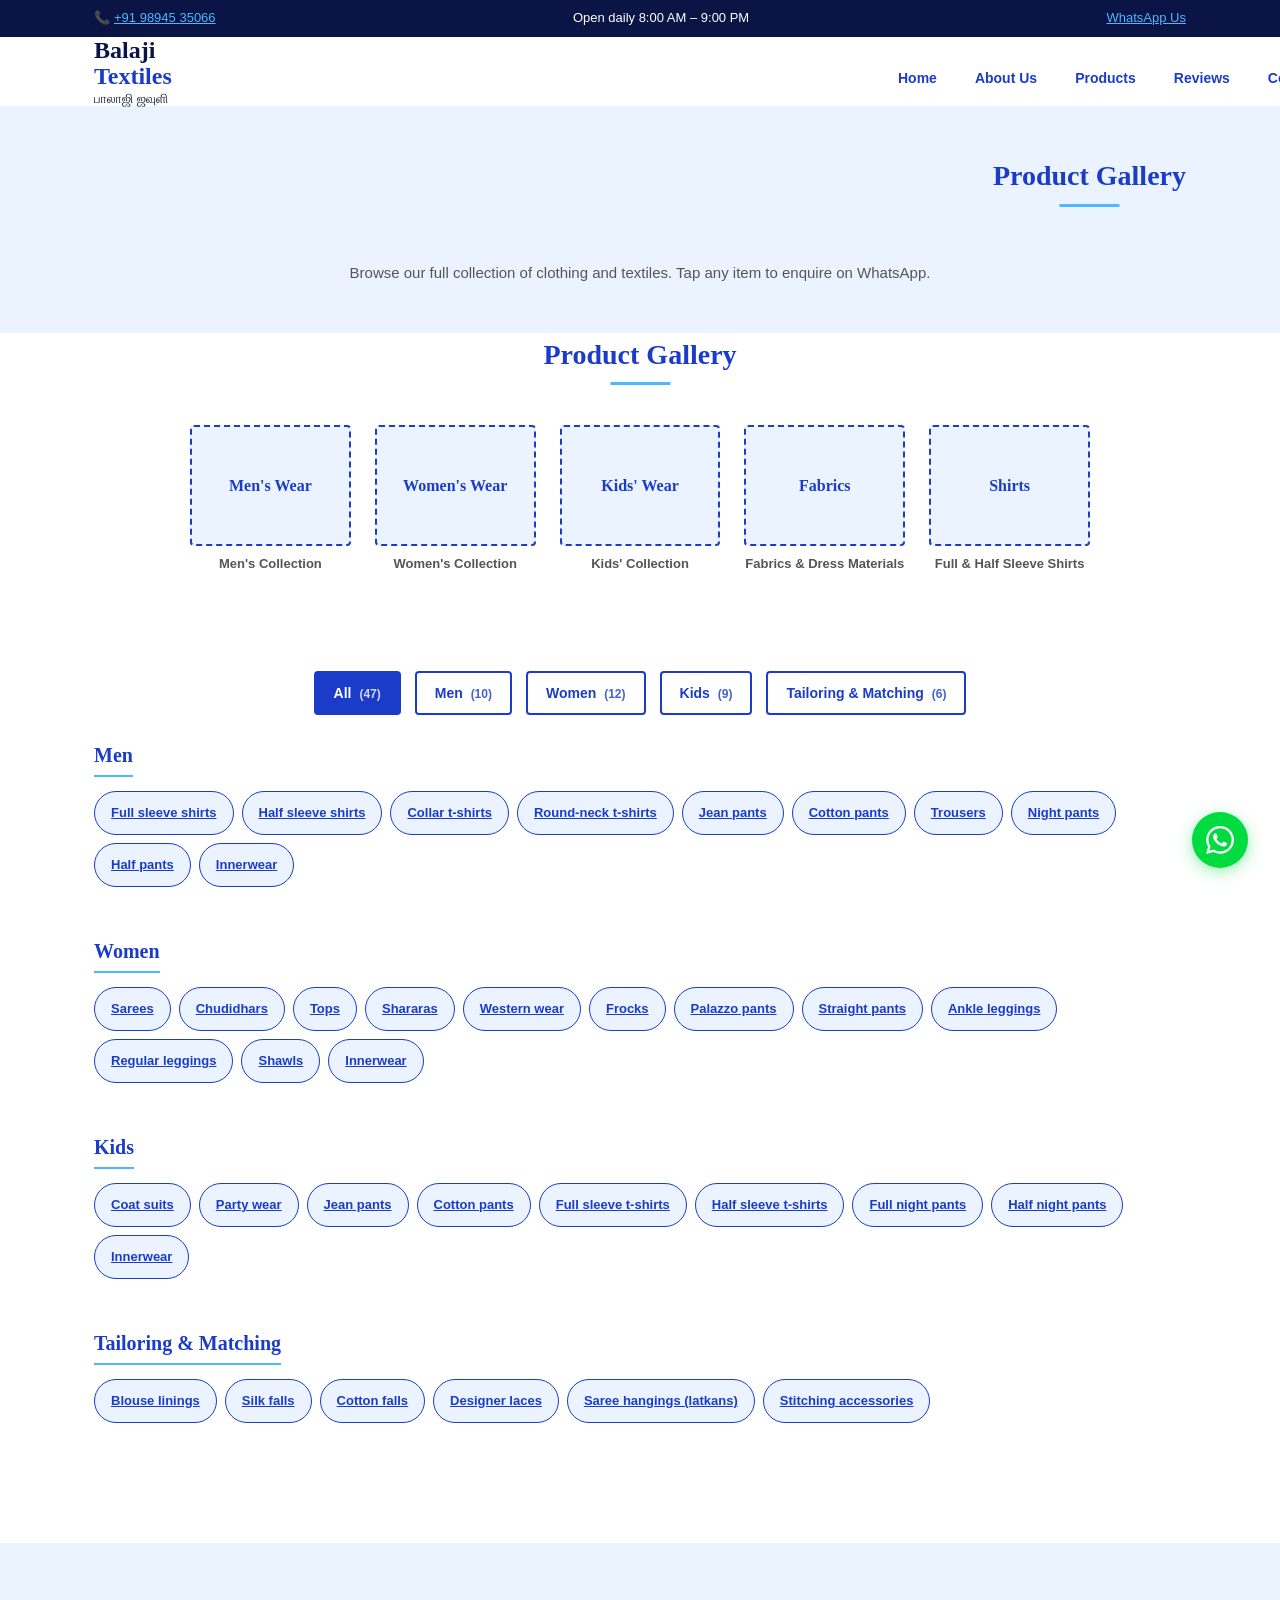
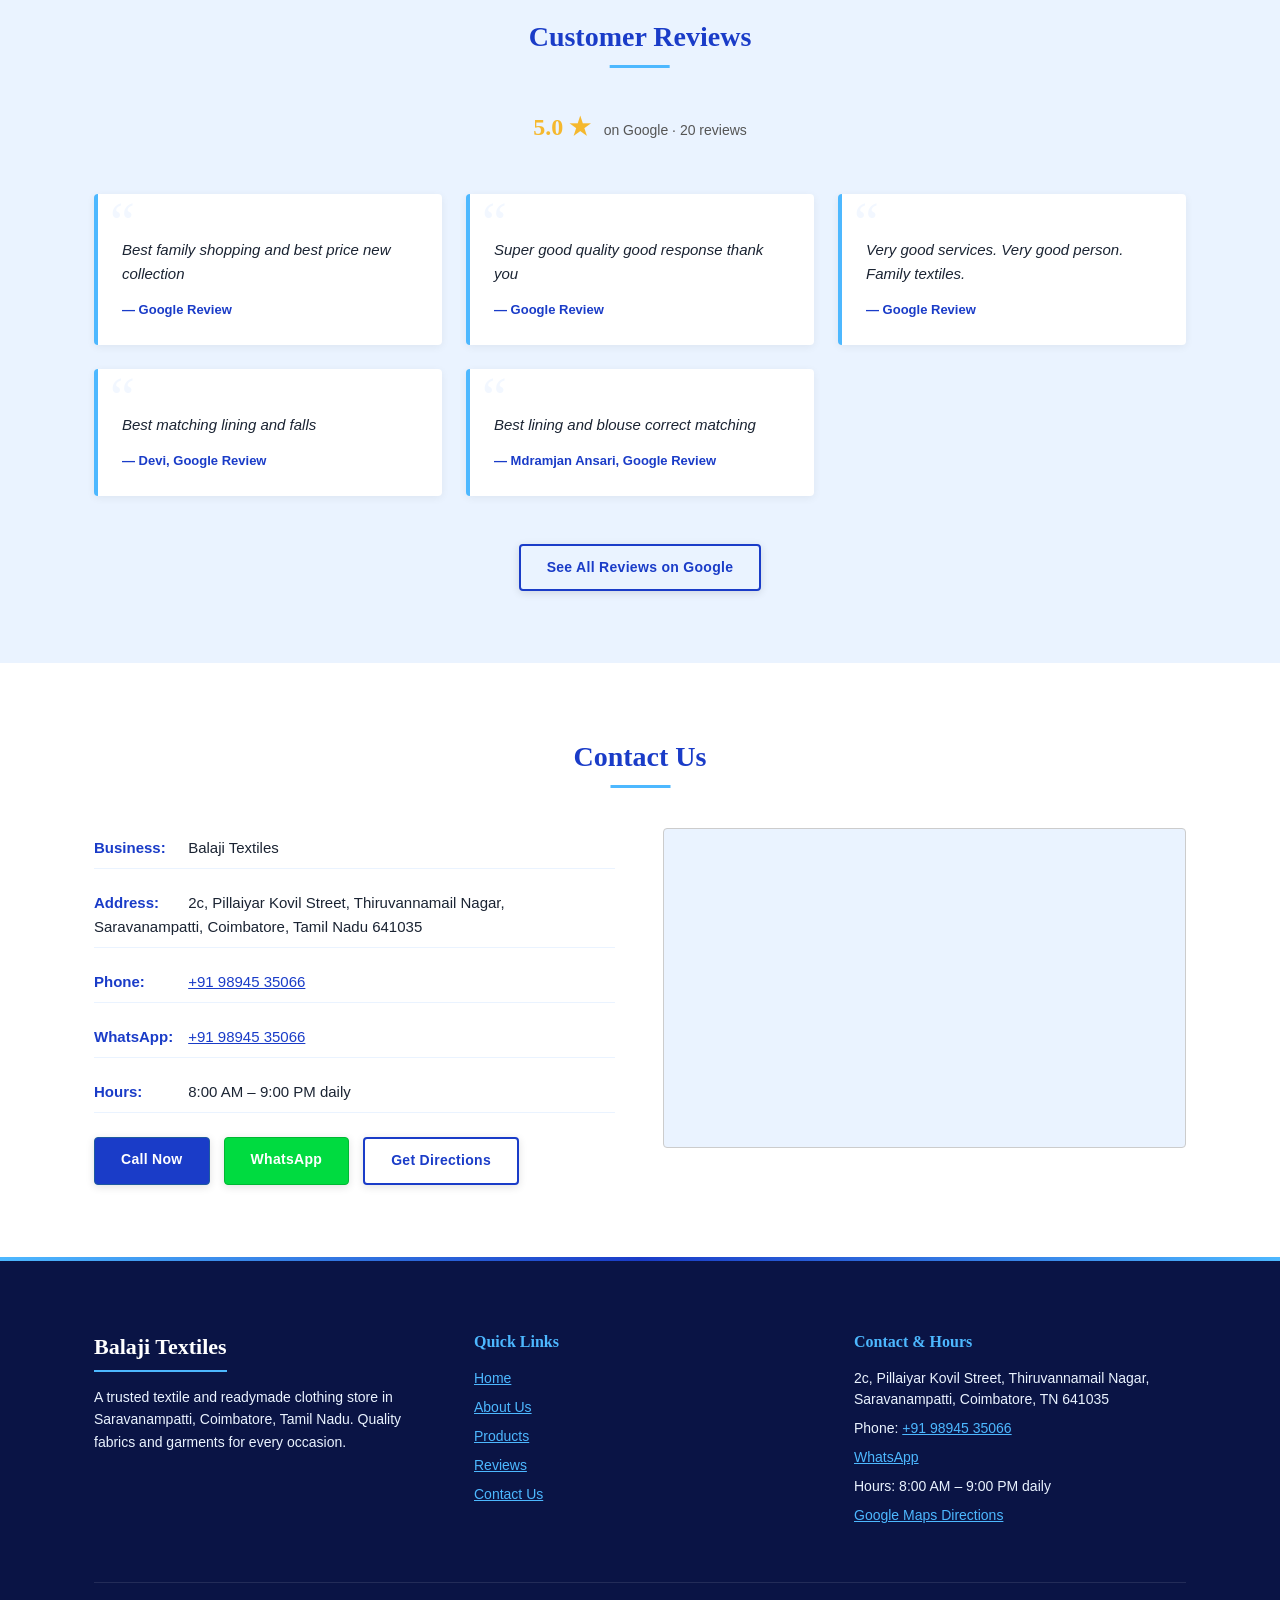
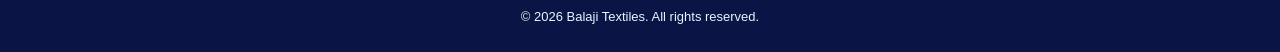
==== products.html @ 2ced46d7 "Center product preview grid and add product gallery to products page - Centered product preview grid" ====
<!DOCTYPE html>
<html lang="en">
<head>
  <meta charset="UTF-8" />
  <meta name="viewport" content="width=device-width, initial-scale=1.0" />
  <title>Product Gallery | Balaji Textiles - Saravanampatti, Coimbatore</title>
  <meta name="description" content="Browse our full product gallery at Balaji Textiles - Men's wear, Women's wear, Kids' wear, Fabrics and Dress Materials. Saravanampatti, Coimbatore." />
  <meta name="theme-color" content="#0A1445" />

  <!-- Security headers -->
  <meta http-equiv="X-Content-Type-Options" content="nosniff" />
  <meta name="referrer" content="strict-origin-when-cross-origin" />
  <meta http-equiv="Permissions-Policy" content="geolocation=(), microphone=(), camera=()" />

  <!-- Content Security Policy -->
  <meta http-equiv="Content-Security-Policy" content="default-src 'self'; script-src 'self' 'unsafe-inline'; style-src 'self' 'unsafe-inline' https://fonts.googleapis.com; img-src 'self' data: https:; font-src 'self' https://fonts.gstatic.com; connect-src 'self'; frame-src https://www.google.com; base-uri 'self'; form-action 'self';" />

  <link rel="preconnect" href="https://fonts.googleapis.com" />
  <link rel="preconnect" href="https://fonts.gstatic.com" crossorigin />
  <link href="https://fonts.googleapis.com/css2?family=Playfair+Display:ital,wght@0,400;0,600;0,700;1,400&family=Lato:wght@300;400;600;700&family=Noto+Sans+Tamil:wght@400;600;700&display=swap" rel="stylesheet" />
  <link rel="stylesheet" href="styles.css" />
  <link rel="icon" type="image/svg+xml" href="data:image/svg+xml,%3Csvg xmlns='http://www.w3.org/2000/svg' viewBox='0 0 100 100'%3E%3Crect width='100' height='100' fill='%230A1445' rx='10'/%3E%3Ctext x='50' y='60' font-family='serif' font-size='50' fill='%23FFFFFF' text-anchor='middle'%3EBT%3C/text%3E%3C/svg%3E" />
</head>
<body>

  <a class="skip-link" href="#main-content">Skip to main content</a>

  <!-- Top bar -->
  <div class="top-bar">
    <div class="container">
      <div class="top-bar-inner">
        <span class="top-bar-item">📞 <a href="tel:+919894535066">+91 98945 35066</a></span>
        <span class="top-bar-item">Open daily 8:00 AM – 9:00 PM</span>
        <span class="top-bar-item"><a href="https://wa.me/919894535066?text=Hello%20Balaji%20Textiles%2C%20I%20would%20like%20to%20know%20more%20about%20your%20collections." target="_blank" rel="noopener">WhatsApp Us</a></span>
      </div>
    </div>
  </div>

  <!-- Header -->
  <header class="site-header" id="site-header">
    <div class="header-container">
      <a href="index.html" class="logo">
        Balaji <span>Textiles</span>
        <span class="logo-tamil">பாலாஜி ஜவுளி</span>
      </a>
      <nav class="main-nav" id="main-nav" aria-label="Main navigation">
        <ul>
          <li><a href="index.html#home">Home</a></li>
          <li><a href="index.html#about">About Us</a></li>
          <li><a href="index.html#products">Products</a></li>
          <li><a href="index.html#reviews">Reviews</a></li>
          <li><a href="index.html#contact">Contact Us</a></li>
        </ul>
      </nav>
      <button class="nav-toggle" id="nav-toggle" aria-label="Toggle navigation menu" aria-expanded="false" aria-controls="main-nav"></button>
    </div>
    <div class="nav-overlay"></div>
  </header>

  <main id="main-content">

    <!-- Page Title -->
    <section class="page-title-section">
      <div class="container">
        <h1 class="section-title">Product Gallery</h1>
        <p class="page-subtitle">Browse our full collection of clothing and textiles. Tap any item to enquire on WhatsApp.</p>
      </div>
    </section>

    <!-- Product Gallery -->
    <section class="product-gallery">
      <div class="container">
        <h2 class="section-title">Product Gallery</h2>
        <div class="product-preview-grid">
          <div class="product-preview-item">
            <div class="product-preview-placeholder">
              <span>Men's Wear</span>
            </div>
            <p>Men's Collection</p>
          </div>
          <div class="product-preview-item">
            <div class="product-preview-placeholder">
              <span>Women's Wear</span>
            </div>
            <p>Women's Collection</p>
          </div>
          <div class="product-preview-item">
            <div class="product-preview-placeholder">
              <span>Kids' Wear</span>
            </div>
            <p>Kids' Collection</p>
          </div>
          <div class="product-preview-item">
            <div class="product-preview-placeholder">
              <span>Fabrics</span>
            </div>
            <p>Fabrics &amp; Dress Materials</p>
          </div>
          <div class="product-preview-item">
            <div class="product-preview-placeholder">
              <span>Shirts</span>
            </div>
            <p>Full &amp; Half Sleeve Shirts</p>
          </div>
        </div>
      </div>
    </section>

    <!-- Filter tabs -->
    <section class="products">
      <div class="container">
        <div class="product-tabs">
          <button type="button" class="tab-btn active" data-filter="all">All <span class="count">(47)</span></button>
          <button type="button" class="tab-btn" data-filter="men">Men <span class="count">(10)</span></button>
          <button type="button" class="tab-btn" data-filter="women">Women <span class="count">(12)</span></button>
          <button type="button" class="tab-btn" data-filter="kids">Kids <span class="count">(9)</span></button>
          <button type="button" class="tab-btn" data-filter="tailoring">Tailoring &amp; Matching <span class="count">(6)</span></button>
        </div>

        <!-- Men's group -->
        <div class="product-group" data-category="men">
          <h3 class="group-title">Men</h3>
          <div class="pill-grid">
            <a href="https://wa.me/919894535066?text=Hi%20Balaji%20Textiles%2C%20I%27m%20interested%20in%20Men%3A%20Full%20sleeve%20shirts.%20Is%20it%20available%3F" target="_blank" rel="noopener" class="pill" data-category="men">Full sleeve shirts</a>
            <a href="https://wa.me/919894535066?text=Hi%20Balaji%20Textiles%2C%20I%27m%20interested%20in%20Men%3A%20Half%20sleeve%20shirts.%20Is%20it%20available%3F" target="_blank" rel="noopener" class="pill" data-category="men">Half sleeve shirts</a>
            <a href="https://wa.me/919894535066?text=Hi%20Balaji%20Textiles%2C%20I%27m%20interested%20in%20Men%3A%20Collar%20t-shirts.%20Is%20it%20available%3F" target="_blank" rel="noopener" class="pill" data-category="men">Collar t-shirts</a>
            <a href="https://wa.me/919894535066?text=Hi%20Balaji%20Textiles%2C%20I%27m%20interested%20in%20Men%3A%20Round-neck%20t-shirts.%20Is%20it%20available%3F" target="_blank" rel="noopener" class="pill" data-category="men">Round-neck t-shirts</a>
            <a href="https://wa.me/919894535066?text=Hi%20Balaji%20Textiles%2C%20I%27m%20interested%20in%20Men%3A%20Jean%20pants.%20Is%20it%20available%3F" target="_blank" rel="noopener" class="pill" data-category="men">Jean pants</a>
            <a href="https://wa.me/919894535066?text=Hi%20Balaji%20Textiles%2C%20I%27m%20interested%20in%20Men%3A%20Cotton%20pants.%20Is%20it%20available%3F" target="_blank" rel="noopener" class="pill" data-category="men">Cotton pants</a>
            <a href="https://wa.me/919894535066?text=Hi%20Balaji%20Textiles%2C%20I%27m%20interested%20in%20Men%3A%20Trousers.%20Is%20it%20available%3F" target="_blank" rel="noopener" class="pill" data-category="men">Trousers</a>
            <a href="https://wa.me/919894535066?text=Hi%20Balaji%20Textiles%2C%20I%27m%20interested%20in%20Men%3A%20Night%20pants.%20Is%20it%20available%3F" target="_blank" rel="noopener" class="pill" data-category="men">Night pants</a>
            <a href="https://wa.me/919894535066?text=Hi%20Balaji%20Textiles%2C%20I%27m%20interested%20in%20Men%3A%20Half%20pants.%20Is%20it%20available%3F" target="_blank" rel="noopener" class="pill" data-category="men">Half pants</a>
            <a href="https://wa.me/919894535066?text=Hi%20Balaji%20Textiles%2C%20I%27m%20interested%20in%20Men%3A%20Innerwear.%20Is%20it%20available%3F" target="_blank" rel="noopener" class="pill" data-category="men">Innerwear</a>
          </div>
        </div>

        <!-- Women's group -->
        <div class="product-group" data-category="women">
          <h3 class="group-title">Women</h3>
          <div class="pill-grid">
            <a href="https://wa.me/919894535066?text=Hi%20Balaji%20Textiles%2C%20I%27m%20interested%20in%20Women%3A%20Sarees.%20Is%20it%20available%3F" target="_blank" rel="noopener" class="pill" data-category="women">Sarees</a>
            <a href="https://wa.me/919894535066?text=Hi%20Balaji%20Textiles%2C%20I%27m%20interested%20in%20Women%3A%20Chudidhars.%20Is%20it%20available%3F" target="_blank" rel="noopener" class="pill" data-category="women">Chudidhars</a>
            <a href="https://wa.me/919894535066?text=Hi%20Balaji%20Textiles%2C%20I%27m%20interested%20in%20Women%3A%20Tops.%20Is%20it%20available%3F" target="_blank" rel="noopener" class="pill" data-category="women">Tops</a>
            <a href="https://wa.me/919894535066?text=Hi%20Balaji%20Textiles%2C%20I%27m%20interested%20in%20Women%3A%20Shararas.%20Is%20it%20available%3F" target="_blank" rel="noopener" class="pill" data-category="women">Shararas</a>
            <a href="https://wa.me/919894535066?text=Hi%20Balaji%20Textiles%2C%20I%27m%20interested%20in%20Women%3A%20Western%20wear.%20Is%20it%20available%3F" target="_blank" rel="noopener" class="pill" data-category="women">Western wear</a>
            <a href="https://wa.me/919894535066?text=Hi%20Balaji%20Textiles%2C%20I%27m%20interested%20in%20Women%3A%20Frocks.%20Is%20it%20available%3F" target="_blank" rel="noopener" class="pill" data-category="women">Frocks</a>
            <a href="https://wa.me/919894535066?text=Hi%20Balaji%20Textiles%2C%20I%27m%20interested%20in%20Women%3A%20Palazzo%20pants.%20Is%20it%20available%3F" target="_blank" rel="noopener" class="pill" data-category="women">Palazzo pants</a>
            <a href="https://wa.me/919894535066?text=Hi%20Balaji%20Textiles%2C%20I%27m%20interested%20in%20Women%3A%20Straight%20pants.%20Is%20it%20available%3F" target="_blank" rel="noopener" class="pill" data-category="women">Straight pants</a>
            <a href="https://wa.me/919894535066?text=Hi%20Balaji%20Textiles%2C%20I%27m%20interested%20in%20Women%3A%20Ankle%20leggings.%20Is%20it%20available%3F" target="_blank" rel="noopener" class="pill" data-category="women">Ankle leggings</a>
            <a href="https://wa.me/919894535066?text=Hi%20Balaji%20Textiles%2C%20I%27m%20interested%20in%20Women%3A%20Regular%20leggings.%20Is%20it%20available%3F" target="_blank" rel="noopener" class="pill" data-category="women">Regular leggings</a>
            <a href="https://wa.me/919894535066?text=Hi%20Balaji%20Textiles%2C%20I%27m%20interested%20in%20Women%3A%20Shawls.%20Is%20it%20available%3F" target="_blank" rel="noopener" class="pill" data-category="women">Shawls</a>
            <a href="https://wa.me/919894535066?text=Hi%20Balaji%20Textiles%2C%20I%27m%20interested%20in%20Women%3A%20Innerwear.%20Is%20it%20available%3F" target="_blank" rel="noopener" class="pill" data-category="women">Innerwear</a>
          </div>
        </div>

        <!-- Kids' group -->
        <div class="product-group" data-category="kids">
          <h3 class="group-title">Kids</h3>
          <div class="pill-grid">
            <a href="https://wa.me/919894535066?text=Hi%20Balaji%20Textiles%2C%20I%27m%20interested%20in%20Kids%3A%20Coat%20suits.%20Is%20it%20available%3F" target="_blank" rel="noopener" class="pill" data-category="kids">Coat suits</a>
            <a href="https://wa.me/919894535066?text=Hi%20Balaji%20Textiles%2C%20I%27m%20interested%20in%20Kids%3A%20Party%20wear.%20Is%20it%20available%3F" target="_blank" rel="noopener" class="pill" data-category="kids">Party wear</a>
            <a href="https://wa.me/919894535066?text=Hi%20Balaji%20Textiles%2C%20I%27m%20interested%20in%20Kids%3A%20Jean%20pants.%20Is%20it%20available%3F" target="_blank" rel="noopener" class="pill" data-category="kids">Jean pants</a>
            <a href="https://wa.me/919894535066?text=Hi%20Balaji%20Textiles%2C%20I%27m%20interested%20in%20Kids%3A%20Cotton%20pants.%20Is%20it%20available%3F" target="_blank" rel="noopener" class="pill" data-category="kids">Cotton pants</a>
            <a href="https://wa.me/919894535066?text=Hi%20Balaji%20Textiles%2C%20I%27m%20interested%20in%20Kids%3A%20Full%20sleeve%20t-shirts.%20Is%20it%20available%3F" target="_blank" rel="noopener" class="pill" data-category="kids">Full sleeve t-shirts</a>
            <a href="https://wa.me/919894535066?text=Hi%20Balaji%20Textiles%2C%20I%27m%20interested%20in%20Kids%3A%20Half%20sleeve%20t-shirts.%20Is%20it%20available%3F" target="_blank" rel="noopener" class="pill" data-category="kids">Half sleeve t-shirts</a>
            <a href="https://wa.me/919894535066?text=Hi%20Balaji%20Textiles%2C%20I%27m%20interested%20in%20Kids%3A%20Full%20night%20pants.%20Is%20it%20available%3F" target="_blank" rel="noopener" class="pill" data-category="kids">Full night pants</a>
            <a href="https://wa.me/919894535066?text=Hi%20Balaji%20Textiles%2C%20I%27m%20interested%20in%20Kids%3A%20Half%20night%20pants.%20Is%20it%20available%3F" target="_blank" rel="noopener" class="pill" data-category="kids">Half night pants</a>
            <a href="https://wa.me/919894535066?text=Hi%20Balaji%20Textiles%2C%20I%27m%20interested%20in%20Kids%3A%20Innerwear.%20Is%20it%20available%3F" target="_blank" rel="noopener" class="pill" data-category="kids">Innerwear</a>
          </div>
        </div>

        <!-- Tailoring group -->
        <div class="product-group" data-category="tailoring">
          <h3 class="group-title">Tailoring &amp; Matching</h3>
          <div class="pill-grid">
            <a href="https://wa.me/919894535066?text=Hi%20Balaji%20Textiles%2C%20I%27m%20interested%20in%20Tailoring%20%26%20Matching%3A%20Blouse%20linings.%20Is%20it%20available%3F" target="_blank" rel="noopener" class="pill" data-category="tailoring">Blouse linings</a>
            <a href="https://wa.me/919894535066?text=Hi%20Balaji%20Textiles%2C%20I%27m%20interested%20in%20Tailoring%20%26%20Matching%3A%20Silk%20falls.%20Is%20it%20available%3F" target="_blank" rel="noopener" class="pill" data-category="tailoring">Silk falls</a>
            <a href="https://wa.me/919894535066?text=Hi%20Balaji%20Textiles%2C%20I%27m%20interested%20in%20Tailoring%20%26%20Matching%3A%20Cotton%20falls.%20Is%20it%20available%3F" target="_blank" rel="noopener" class="pill" data-category="tailoring">Cotton falls</a>
            <a href="https://wa.me/919894535066?text=Hi%20Balaji%20Textiles%2C%20I%27m%20interested%20in%20Tailoring%20%26%20Matching%3A%20Designer%20laces.%20Is%20it%20available%3F" target="_blank" rel="noopener" class="pill" data-category="tailoring">Designer laces</a>
            <a href="https://wa.me/919894535066?text=Hi%20Balaji%20Textiles%2C%20I%27m%20interested%20in%20Tailoring%20%26%20Matching%3A%20Saree%20hangings%20(latkans).%20Is%20it%20available%3F" target="_blank" rel="noopener" class="pill" data-category="tailoring">Saree hangings (latkans)</a>
            <a href="https://wa.me/919894535066?text=Hi%20Balaji%20Textiles%2C%20I%27m%20interested%20in%20Tailoring%20%26%20Matching%3A%20Stitching%20accessories.%20Is%20it%20available%3F" target="_blank" rel="noopener" class="pill" data-category="tailoring">Stitching accessories</a>
          </div>
        </div>
      </div>
    </section>

    <!-- Reviews -->
    <section id="reviews" class="reviews reveal">
      <div class="container">
        <h2 class="section-title">Customer Reviews</h2>
        <div class="reviews-badge">
          <span class="reviews-rating">5.0 &#9733;</span>
          <span class="reviews-count">on Google &middot; 20 reviews</span>
        </div>
        <div class="review-grid">
          <div class="review-card">
            <span class="review-quote" aria-hidden="true">&ldquo;</span>
            <p class="review-text">Best family shopping and best price new collection</p>
            <p class="review-author">&mdash; Google Review</p>
          </div>
          <div class="review-card">
            <span class="review-quote" aria-hidden="true">&ldquo;</span>
            <p class="review-text">Super good quality good response thank you</p>
            <p class="review-author">&mdash; Google Review</p>
          </div>
          <div class="review-card">
            <span class="review-quote" aria-hidden="true">&ldquo;</span>
            <p class="review-text">Very good services. Very good person. Family textiles.</p>
            <p class="review-author">&mdash; Google Review</p>
          </div>
          <div class="review-card">
            <span class="review-quote" aria-hidden="true">&ldquo;</span>
            <p class="review-text">Best matching lining and falls</p>
            <p class="review-author">&mdash; Devi, Google Review</p>
          </div>
          <div class="review-card">
            <span class="review-quote" aria-hidden="true">&ldquo;</span>
            <p class="review-text">Best lining and blouse correct matching</p>
            <p class="review-author">&mdash; Mdramjan Ansari, Google Review</p>
          </div>
        </div>
        <p class="reviews-link"><a href="https://www.google.com/maps/place/Balaji+Textiles/@11.0756263,77.0023874" target="_blank" rel="noopener" class="btn btn-outline">See All Reviews on Google</a></p>
      </div>
    </section>

    <!-- Contact Us -->
    <section id="contact" class="contact reveal">
      <div class="container">
        <h2 class="section-title">Contact Us</h2>
        <div class="contact-content">
          <div class="contact-details">
            <div class="contact-item">
              <strong>Business:</strong> Balaji Textiles
            </div>
            <div class="contact-item">
              <strong>Address:</strong> 2c, Pillaiyar Kovil Street, Thiruvannamail Nagar, Saravanampatti, Coimbatore, Tamil Nadu 641035
            </div>
            <div class="contact-item">
              <strong>Phone:</strong> <a href="tel:+919894535066">+91 98945 35066</a>
            </div>
            <div class="contact-item">
              <strong>WhatsApp:</strong> <a href="https://wa.me/919894535066?text=Hello%20Balaji%20Textiles%2C%20I%20would%20like%20to%20know%20more%20about%20your%20collections." target="_blank" rel="noopener">+91 98945 35066</a>
            </div>
            <div class="contact-item">
              <strong>Hours:</strong> 8:00 AM – 9:00 PM daily
            </div>
            <div class="contact-actions">
              <a href="tel:+919894535066" class="btn btn-primary">Call Now</a>
              <a href="https://wa.me/919894535066?text=Hello%20Balaji%20Textiles%2C%20I%20would%20like%20to%20know%20more%20about%20your%20collections." target="_blank" rel="noopener" class="btn btn-wa">WhatsApp</a>
              <a href="https://maps.app.goo.gl/wDFzEVDRk7n2RnBJ7" target="_blank" rel="noopener" class="btn btn-outline">Get Directions</a>
            </div>
          </div>
          <div class="contact-map">
            <iframe
              src="https://www.google.com/maps?q=11.0756263,77.0023874&output=embed"
              title="Balaji Textiles location on Google Maps"
              loading="lazy"
              referrerpolicy="no-referrer-when-downgrade"
            ></iframe>
          </div>
        </div>
      </div>
    </section>

  </main>

  <!-- Footer -->
  <footer class="site-footer">
    <div class="container">
      <div class="footer-grid">
        <div class="footer-col">
          <h3>Balaji Textiles</h3>
          <p class="footer-blurb">A trusted textile and readymade clothing store in Saravanampatti, Coimbatore, Tamil Nadu. Quality fabrics and garments for every occasion.</p>
        </div>
        <div class="footer-col">
          <h4>Quick Links</h4>
          <ul>
            <li><a href="#home">Home</a></li>
            <li><a href="#about">About Us</a></li>
            <li><a href="#products">Products</a></li>
            <li><a href="#reviews">Reviews</a></li>
            <li><a href="#contact">Contact Us</a></li>
          </ul>
        </div>
        <div class="footer-col">
          <h4>Contact &amp; Hours</h4>
          <ul>
            <li>2c, Pillaiyar Kovil Street, Thiruvannamail Nagar, Saravanampatti, Coimbatore, TN 641035</li>
            <li>Phone: <a href="tel:+919894535066">+91 98945 35066</a></li>
            <li><a href="https://wa.me/919894535066?text=Hello%20Balaji%20Textiles%2C%20I%20would%20like%20to%20know%20more%20about%20your%20collections." target="_blank" rel="noopener">WhatsApp</a></li>
            <li>Hours: 8:00 AM – 9:00 PM daily</li>
            <li><a href="https://maps.app.goo.gl/wDFzEVDRk7n2RnBJ7" target="_blank" rel="noopener">Google Maps Directions</a></li>
          </ul>
        </div>
      </div>
      <div class="footer-bottom">
        <p>&copy; 2026 Balaji Textiles. All rights reserved.</p>
      </div>
    </div>
  </footer>

  <!-- Floating WhatsApp (desktop) -->
  <a href="https://wa.me/919894535066?text=Hello%20Balaji%20Textiles%2C%20I%20would%20like%20to%20know%20more%20about%20your%20collections." target="_blank" rel="noopener" class="whatsapp-float" aria-label="Chat on WhatsApp">
    <svg width="28" height="28" viewBox="0 0 24 24" fill="white"><path d="M17.472 14.382c-.297-.149-1.758-.867-2.03-.967-.273-.099-.471-.148-.67.15-.197.297-.767.966-.94 1.164-.173.199-.347.223-.644.075-.297-.15-1.255-.463-2.39-1.475-.883-.788-1.48-1.761-1.653-2.059-.173-.297-.018-.458.13-.606.134-.133.298-.347.446-.52.149-.174.198-.298.298-.497.099-.198.05-.371-.025-.52-.075-.149-.669-1.612-.916-2.207-.242-.579-.487-.5-.669-.51-.173-.008-.371-.01-.57-.01-.198 0-.52.074-.792.372-.272.297-1.04 1.016-1.04 2.479 0 1.462 1.065 2.875 1.213 3.074.149.198 2.096 3.2 5.077 4.487.709.306 1.262.489 1.694.625.712.227 1.36.195 1.871.118.571-.085 1.758-.719 2.006-1.413.248-.694.248-1.289.173-1.413-.074-.124-.272-.198-.57-.347m-5.421 7.403h-.004a9.87 9.87 0 01-5.031-1.378l-.361-.214-3.741.982.998-3.648-.235-.374a9.86 9.86 0 01-1.51-5.26c.001-5.45 4.436-9.884 9.888-9.884 2.64 0 5.122 1.03 6.988 2.898a9.825 9.825 0 012.893 6.994c-.003 5.45-4.437 9.884-9.885 9.884m8.413-18.297A11.815 11.815 0 0012.05 0C5.495 0 .16 5.335.157 11.892c0 2.096.547 4.142 1.588 5.945L.057 24l6.305-1.654a11.882 11.882 0 005.683 1.448h.005c6.554 0 11.89-5.335 11.893-11.893a11.821 11.821 0 00-3.48-8.413z"/></svg>
  </a>

  <!-- Mobile sticky bar -->
  <div class="mobile-bar" id="mobile-bar">
    <a href="tel:+919894535066" class="mobile-bar-btn mobile-bar-call">Call</a>
    <a href="https://wa.me/919894535066?text=Hello%20Balaji%20Textiles%2C%20I%20would%20like%20to%20know%20more%20about%20your%20collections." target="_blank" rel="noopener" class="mobile-bar-btn mobile-bar-wa">WhatsApp</a>
  </div>

  <script src="script.js"></script>
</body>
</html>
---- styles.css ----
/* ==========================================================================
   Balaji Textiles — Blue Theme (2018–2020 style)
   Mobile-first, CSS custom properties
   ========================================================================== */

/* ---------- Custom properties ---------- */
:root {
  --navy: #0A1445;
  --blue: #1A3CC8;
  --steel: #1E5AA0;
  --sky: #4DB8FF;
  --tint: #EAF3FF;
  --text: #1B2433;
  --white: #FFFFFF;
  --accent: #F5B82E;
  --wa: #00DB40;

  --font-heading: "Playfair Display", Georgia, serif;
  --font-body: "Lato", Arial, sans-serif;
  --font-tamil: "Noto Sans Tamil", sans-serif;

  --spacing-xs: 8px;
  --spacing-sm: 14px;
  --spacing-md: 24px;
  --spacing-lg: 48px;
  --spacing-xl: 72px;

  --radius: 4px;
  --shadow-sm: 0 2px 6px rgba(0,0,0,0.08);
  --shadow-md: 0 2px 10px rgba(0,0,0,0.1);
  --shadow-lg: 0 4px 20px rgba(10,20,69,0.12);

  --header-height: 64px;
}

/* ---------- Reset ---------- */
*, *::before, *::after {
  box-sizing: border-box;
  margin: 0;
  padding: 0;
}

html {
  scroll-behavior: smooth;
}

@media (prefers-reduced-motion: reduce) {
  html { scroll-behavior: auto; }
}

body {
  font-family: var(--font-body);
  background: var(--white);
  color: var(--text);
  line-height: 1.6;
  font-size: 15px;
  min-width: 320px;
  padding-bottom: 0;
}

a { color: inherit; text-decoration: none; }
ul { list-style: none; }
img { display: block; max-width: 100%; height: auto; }

/* ---------- Skip link ---------- */
.skip-link {
  position: absolute;
  top: -100%;
  left: 0;
  background: var(--navy);
  color: var(--white);
  padding: 10px 20px;
  z-index: 10000;
  transition: top 0.3s ease;
}
.skip-link:focus { top: 0; }

/* ---------- Focus indicators ---------- */
a:focus-visible,
button:focus-visible,
.btn:focus-visible {
  outline: 2px solid var(--sky);
  outline-offset: 2px;
}

/* ---------- Container ---------- */
.container {
  max-width: 1140px;
  margin: 0 auto;
  padding: 0 var(--spacing-md);
  width: 100%;
}

/* ---------- Top bar ---------- */
.top-bar {
  background: var(--navy);
  color: var(--white);
  font-size: 13px;
  font-family: var(--font-body);
  padding: 8px 0;
}

.top-bar-inner {
  display: flex;
  flex-wrap: wrap;
  justify-content: center;
  gap: 8px 20px;
  align-items: center;
}

.top-bar-item {
  display: inline-flex;
  align-items: center;
  gap: 4px;
}

.top-bar a {
  color: var(--sky);
  text-decoration: underline;
}
.top-bar a:hover { color: var(--white); }

/* Open/Closed badge */
.status-badge {
  display: inline-flex;
  align-items: center;
  gap: 6px;
  padding: 2px 10px;
  border-radius: 999px;
  font-size: 12px;
  font-weight: 700;
  font-family: var(--font-body);
}

.status-badge.open {
  background: rgba(15,122,63,0.2);
  color: #2ECC71;
  border: 1px solid rgba(0,219,64,0.4);
}

.status-badge.closed {
  background: rgba(255,255,255,0.1);
  color: var(--tint);
  border: 1px solid rgba(255,255,255,0.2);
}

.status-dot {
  width: 8px;
  height: 8px;
  border-radius: 50%;
  background: currentColor;
}

/* ---------- Header ---------- */
.site-header {
  background: var(--white);
  position: sticky;
  top: 0;
  z-index: 100;
  transition: box-shadow 0.3s ease;
}

.site-header.scrolled {
  box-shadow: 0 2px 12px rgba(0,0,0,0.12);
}

.header-container {
  max-width: 1140px;
  margin: 0 auto;
  padding: 0 var(--spacing-md);
  display: flex;
  align-items: center;
  justify-content: space-between;
  min-height: var(--header-height);
  gap: var(--spacing-md);
}

.logo {
  font-family: var(--font-heading);
  font-size: 24px;
  font-weight: 700;
  color: var(--navy);
  line-height: 1.1;
  text-decoration: none;
  display: flex;
  flex-direction: column;
  justify-content: center;
}

.logo span {
  color: var(--blue);
}

.logo .logo-tamil {
  font-family: var(--font-tamil);
  font-size: 13px;
  color: var(--text);
  font-weight: 400;
  display: block;
  margin-top: 2px;
}

.header-contact {
  display: none;
}

/* ---------- Navigation ---------- */
.nav-toggle {
  display: inline-flex;
  align-items: center;
  justify-content: center;
  background: var(--tint);
  border: 2px solid var(--blue);
  color: var(--blue);
  padding: 10px;
  font-size: 26px;
  line-height: 1;
  cursor: pointer;
  font-family: var(--font-body);
  border-radius: var(--radius);
  transition: all 0.2s ease;
  min-width: 52px;
  min-height: 52px;
  z-index: 210;
  position: relative;
}

.nav-toggle:hover {
  border-color: var(--steel);
  background: var(--blue);
  color: var(--white);
}

.nav-toggle:focus {
  outline: 3px solid var(--sky);
}

.nav-toggle.is-open {
  border-color: var(--blue);
  background: var(--blue);
  color: var(--white);
}

.nav-toggle.is-open::before {
  content: "\00D7";
  font-size: 30px;
  line-height: 1;
  font-weight: bold;
}

.nav-toggle::before {
  content: "\2630";
  font-size: 26px;
  line-height: 1;
}

.main-nav {
  position: fixed;
  top: 0;
  right: 0;
  width: 100%;
  max-width: 300px;
  height: 100vh;
  background: var(--navy);
  transform: translateX(100%);
  transition: transform 0.35s cubic-bezier(0.25, 0.46, 0.45, 0.94);
  z-index: 200;
  box-shadow: -2px 0 12px rgba(0,0,0,0.15);
  padding-top: 16px;
}

.main-nav.is-open {
  transform: translateX(0);
}

.nav-overlay {
  position: fixed;
  inset: 0;
  background: rgba(0, 0, 0, 0.5);
  opacity: 0;
  visibility: hidden;
  transition: opacity 0.35s ease, visibility 0.35s ease;
  z-index: 150;
}

.nav-overlay.is-open {
  opacity: 1;
  visibility: visible;
}

.main-nav ul {
  list-style: none;
  display: flex;
  flex-direction: column;
  margin: 0;
  padding: var(--spacing-lg) var(--spacing-md);
  height: 100vh;
  overflow-y: auto;
}

.main-nav li {
  border-bottom: 1px solid rgba(255,255,255,0.1);
}

.main-nav li:last-child {
  border-bottom: none;
}

.main-nav a {
  display: flex;
  align-items: center;
  color: var(--white);
  text-decoration: none;
  padding: 14px 0;
  font-size: 16px;
  font-weight: 700;
  font-family: var(--font-body);
  min-height: 48px;
  transition: background 0.2s ease;
}

.main-nav a:hover,
.main-nav a:focus {
  background: var(--steel);
}

.main-nav a.active {
  background: var(--steel);
  color: var(--sky);
  border-left: 4px solid var(--sky);
}

/* ---------- Section title ---------- */
.section-title {
  font-family: var(--font-heading);
  font-size: 24px;
  color: var(--blue);
  text-align: center;
  margin-bottom: var(--spacing-lg);
  position: relative;
  display: inline-block;
  left: 50%;
  transform: translateX(-50%);
}

section {
  scroll-margin-top: 70px;
}

.section-title::after {
  content: "";
  position: absolute;
  bottom: -8px;
  left: 50%;
  transform: translateX(-50%);
  width: 60px;
  height: 3px;
  background: var(--sky);
}

/* ---------- Hero ---------- */
.hero {
  position: relative;
  min-height: 360px;
  display: flex;
  align-items: center;
  justify-content: center;
  overflow: hidden;
  background: var(--navy);
}

.hero-img {
  position: absolute;
  inset: 0;
  width: 100%;
  height: 100%;
  object-fit: cover;
  z-index: 0;
  opacity: 0.4;
  filter: blur(1px);
}

.hero-overlay {
  position: absolute;
  inset: 0;
  background: linear-gradient(to bottom, rgba(10,20,69,0.7) 0%, rgba(26,60,200,0.75) 50%, rgba(10,20,69,0.9) 100%);
  z-index: 1;
}

.hero::after {
  content: "";
  position: absolute;
  inset: 0;
  background: radial-gradient(ellipse at center, transparent 30%, rgba(0,0,0,0.35) 100%);
  z-index: 1;
  pointer-events: none;
}

.hero-content {
  position: relative;
  z-index: 2;
  text-align: center;
  color: var(--white);
  padding: var(--spacing-xl) var(--spacing-md);
  max-width: 720px;
  animation: heroFadeIn 0.8s ease-out;
}

@keyframes heroFadeIn {
  from { opacity: 0; transform: translateY(20px); }
  to { opacity: 1; transform: translateY(0); }
}

@media (prefers-reduced-motion: reduce) {
  .hero-content { animation: none; }
  html { scroll-behavior: auto; }
  .hero-img, .product-card, .gallery-item img, .reveal {
    transition: none; transform: none; opacity: 1;
  }
}

.hero-tagline {
  font-family: var(--font-tamil);
  font-size: 18px;
  color: var(--sky);
  margin-bottom: var(--spacing-sm);
  letter-spacing: 1px;
  text-shadow: 0 1px 4px rgba(0,0,0,0.4);
}

.hero h1 {
  font-family: var(--font-heading);
  font-size: 30px;
  color: var(--white);
  margin-bottom: var(--spacing-sm);
  line-height: 1.15;
  text-shadow: 0 2px 12px rgba(0,0,0,0.6), 0 1px 3px rgba(0,0,0,0.4);
}

.hero-intro {
  font-size: 17px;
  color: var(--tint);
  margin-bottom: var(--spacing-lg);
  line-height: 1.6;
  text-shadow: 0 1px 6px rgba(0,0,0,0.5), 0 1px 2px rgba(0,0,0,0.3);
}

.hero-buttons {
  display: flex;
  flex-wrap: wrap;
  gap: var(--spacing-sm);
  justify-content: center;
}

/* ---------- Buttons ---------- */
.btn {
  display: inline-block;
  padding: 12px 26px;
  border-radius: var(--radius);
  font-weight: 700;
  font-size: 14px;
  font-family: var(--font-body);
  text-decoration: none;
  text-align: center;
  cursor: pointer;
  transition: background 0.25s ease, color 0.25s ease, transform 0.2s ease, box-shadow 0.25s ease, border-color 0.25s ease;
  box-shadow: 0 2px 8px rgba(0,0,0,0.12);
  min-height: 44px;
  line-height: 1.4;
  letter-spacing: 0.3px;
}

.btn:hover {
  transform: translateY(-2px);
  box-shadow: 0 4px 12px rgba(0,0,0,0.18);
}

.btn-primary {
  background: var(--blue);
  color: var(--white);
  border: 1px solid var(--steel);
}

.btn-primary:hover,
.btn-primary:focus {
  background: var(--steel);
}

.btn-outline {
  background: transparent;
  color: var(--blue);
  border: 2px solid var(--blue);
}

.btn-outline:hover,
.btn-outline:focus {
  background: var(--blue);
  color: var(--white);
}

.hero-buttons .btn-outline {
  color: var(--white) !important;
  border-color: var(--white) !important;
  background: transparent !important;
}

.hero-buttons .btn-outline:hover,
.hero-buttons .btn-outline:focus {
  background: var(--white);
  color: var(--blue);
}

.btn-wa {
  background: var(--wa);
  color: var(--white);
  border: 1px solid #00B833;
}

.btn-wa:hover,
.btn-wa:focus {
  background: #00B833;
}

/* ---------- Why Choose Us ---------- */
.why-choose {
  background: var(--white);
  padding: var(--spacing-xl) 0;
}

.why-grid {
  display: grid;
  grid-template-columns: 1fr;
  gap: var(--spacing-md);
  margin-top: var(--spacing-md);
}

.why-item {
  text-align: center;
  padding: var(--spacing-md);
  background: var(--white);
  border-radius: var(--radius);
  box-shadow: var(--shadow-sm);
  transition: transform 0.25s ease, box-shadow 0.25s ease;
}

.why-item:hover {
  transform: translateY(-3px);
  box-shadow: var(--shadow-md);
}

.why-icon {
  width: 60px;
  height: 60px;
  margin: 0 auto var(--spacing-sm);
  display: flex;
  align-items: center;
  justify-content: center;
  background: var(--tint);
  border-radius: 50%;
  color: var(--blue);
  border: 2px solid var(--blue);
  transition: background 0.25s ease, transform 0.25s ease;
}

.why-item:hover .why-icon {
  background: var(--blue);
  color: var(--white);
  transform: scale(1.08);
}

.why-item h3 {
  font-family: var(--font-heading);
  font-size: 18px;
  color: var(--blue);
  margin-bottom: var(--spacing-xs);
}

.why-item p {
  font-size: 14px;
  color: var(--text-muted, #555555);
}

/* ---------- About ---------- */
.about {
  padding: var(--spacing-xl) 0;
  background: var(--tint);
}

.about-content {
  display: flex;
  flex-direction: column;
  gap: var(--spacing-md);
}

.about-img {
  position: relative;
}

.about-img img {
  width: 100%;
  height: auto;
  max-height: 400px;
  object-fit: cover;
  border: 1px solid var(--color-border, #CCCCCC);
}

.about-img::after {
  content: "";
  position: absolute;
  top: 8px;
  left: 8px;
  right: -8px;
  bottom: -8px;
  border: 2px solid var(--sky);
  z-index: -1;
  pointer-events: none;
}

.about-text p {
  font-size: 15px;
  color: var(--text);
  margin-bottom: var(--spacing-sm);
  line-height: 1.7;
}

/* ---------- Products ---------- */
.products {
  padding: var(--spacing-xl) 0;
  background: var(--white);
}

.product-tabs {
  display: flex;
  flex-wrap: wrap;
  gap: var(--spacing-xs);
  justify-content: center;
  margin-bottom: var(--spacing-md);
}

.tab-btn {
  padding: 10px 18px;
  border: 2px solid var(--blue);
  background: var(--white);
  color: var(--blue);
  font-family: var(--font-body);
  font-size: 14px;
  font-weight: 700;
  border-radius: var(--radius);
  cursor: pointer;
  transition: background 0.2s ease, color 0.2s ease;
  min-height: 44px;
}

.tab-btn:hover {
  background: var(--tint);
}

.tab-btn.active {
  background: var(--blue);
  color: var(--white);
}

.tab-btn .count {
  font-size: 12px;
  opacity: 0.8;
  margin-left: 4px;
}

.products-hint {
  text-align: center;
  font-size: 14px;
  color: var(--text-muted, #555555);
  margin-bottom: var(--spacing-md);
  font-style: italic;
}

/* ---------- Product preview grid ---------- */
.product-preview-grid {
  display: grid;
  grid-template-columns: repeat(2, 1fr);
  gap: var(--spacing-md);
  margin-bottom: var(--spacing-md);
  max-width: 900px;
  margin-left: auto;
  margin-right: auto;
}

.product-preview-item {
  text-align: center;
}

.product-preview-placeholder {
  aspect-ratio: 4 / 3;
  background: var(--tint);
  border: 2px dashed var(--blue);
  border-radius: var(--radius);
  display: flex;
  align-items: center;
  justify-content: center;
  margin-bottom: var(--spacing-xs);
  transition: background 0.2s ease, border-color 0.2s ease;
}

.product-preview-placeholder span {
  font-family: var(--font-heading);
  font-size: 16px;
  color: var(--blue);
  font-weight: 700;
}

.product-preview-item:hover .product-preview-placeholder {
  background: var(--blue);
  border-color: var(--blue);
}

.product-preview-item:hover .product-preview-placeholder span {
  color: var(--white);
}

.product-preview-item p {
  font-size: 13px;
  color: var(--text-muted, #555555);
  font-weight: 600;
}

.product-more {
  text-align: center;
  margin-top: var(--spacing-md);
  margin-bottom: var(--spacing-lg);
}

.page-title-section {
  padding: var(--spacing-lg) 0;
  background: var(--tint);
  text-align: center;
}

.page-subtitle {
  font-size: 15px;
  color: var(--text-muted, #555555);
  margin-top: var(--spacing-sm);
  max-width: 600px;
  margin-left: auto;
  margin-right: auto;
}

.product-group {
  margin-bottom: var(--spacing-lg);
}

.group-title {
  font-family: var(--font-heading);
  font-size: 20px;
  color: var(--blue);
  margin-bottom: var(--spacing-sm);
  border-bottom: 2px solid var(--sky);
  padding-bottom: 4px;
  display: inline-block;
}

.pill-grid {
  display: flex;
  flex-wrap: wrap;
  gap: var(--spacing-xs);
}

.pill {
  display: inline-block;
  padding: 8px 16px;
  background: var(--tint);
  border: 1px solid var(--blue);
  border-radius: 999px;
  font-size: 13px;
  color: var(--blue);
  font-weight: 600;
  text-decoration: none;
  transition: background 0.2s ease, color 0.2s ease, transform 0.15s ease;
  min-height: 44px;
  line-height: 1.4;
  display: inline-flex;
  align-items: center;
}

.pill:hover {
  background: var(--blue);
  color: var(--white);
  transform: translateY(-1px);
}

/* ---------- Shade Matching ---------- */
.shade-match {
  padding: var(--spacing-xl) 0;
  background: var(--tint);
}

.shade-steps {
  display: grid;
  grid-template-columns: 1fr;
  gap: var(--spacing-md);
  margin: var(--spacing-md) 0;
}

.shade-step {
  display: flex;
  gap: var(--spacing-sm);
  align-items: flex-start;
}

.step-num {
  width: 36px;
  height: 36px;
  background: var(--blue);
  color: var(--white);
  border-radius: 50%;
  display: flex;
  align-items: center;
  justify-content: center;
  font-weight: 700;
  font-size: 16px;
  flex-shrink: 0;
}

.step-text {
  font-size: 15px;
  color: var(--text);
  line-height: 1.6;
}

.shade-match .btn-wa {
  margin-top: var(--spacing-md);
}

/* ---------- Gallery ---------- */
.gallery {
  padding: var(--spacing-xl) 0;
  background: var(--white);
}

.gallery-grid {
  display: grid;
  grid-template-columns: repeat(auto-fill, minmax(220px, 1fr));
  gap: var(--spacing-sm);
}

.gallery-item {
  position: relative;
  aspect-ratio: 4 / 3;
  overflow: hidden;
  background: var(--tint);
  cursor: pointer;
  border-radius: var(--radius);
}

.gallery-item img {
  width: 100%;
  height: 100%;
  object-fit: cover;
  border: none;
  transition: transform 0.3s ease;
}

.gallery-item:hover img {
  transform: scale(1.05);
}

.gallery-overlay {
  position: absolute;
  inset: 0;
  background: rgba(10,20,69,0.6);
  display: flex;
  align-items: center;
  justify-content: center;
  color: var(--white);
  opacity: 0;
  transition: opacity 0.3s ease;
}

.gallery-item:hover .gallery-overlay {
  opacity: 1;
}

.gallery-overlay svg {
  width: 32px;
  height: 32px;
  stroke: var(--white);
  stroke-width: 2;
  fill: none;
  transform: scale(0.8);
  transition: transform 0.3s ease;
}

.gallery-item:hover .gallery-overlay svg {
  transform: scale(1);
}

/* ---------- Reviews ---------- */
.reviews {
  padding: var(--spacing-xl) 0;
  background: var(--tint);
}

.reviews-badge {
  text-align: center;
  margin-bottom: var(--spacing-lg);
}

.reviews-rating {
  font-family: var(--font-heading);
  font-size: 24px;
  color: var(--accent);
  font-weight: 700;
}

.reviews-count {
  font-size: 14px;
  color: var(--text-muted, #555555);
  margin-left: var(--spacing-xs);
}

.review-grid {
  display: grid;
  grid-template-columns: 1fr;
  gap: var(--spacing-md);
}

.review-card {
  background: var(--white);
  border-left: 4px solid var(--sky);
  box-shadow: 0 2px 8px rgba(0,0,0,0.06);
  padding: var(--spacing-md);
  position: relative;
  border-radius: var(--radius);
  transition: transform 0.25s ease, box-shadow 0.25s ease;
}

.review-card:hover {
  transform: translateY(-3px);
  box-shadow: 0 4px 16px rgba(0,0,0,0.1);
}

.review-quote {
  font-family: var(--font-heading);
  font-size: 56px;
  color: var(--tint);
  position: absolute;
  top: 0;
  left: 12px;
  line-height: 1;
  opacity: 0.6;
}

.review-text {
  font-size: 15px;
  color: var(--text);
  font-style: italic;
  margin-bottom: var(--spacing-sm);
  padding-top: 20px;
  line-height: 1.6;
}

.review-author {
  font-size: 13px;
  color: var(--blue);
  font-weight: 700;
  font-family: var(--font-body);
}

.reviews-link {
  text-align: center;
  margin-top: var(--spacing-lg);
}

/* ---------- Contact ---------- */
.contact {
  padding: var(--spacing-xl) 0;
  background: var(--white);
}

.contact-content {
  display: flex;
  flex-direction: column;
  gap: var(--spacing-lg);
}

.contact-details {
  font-size: 15px;
  color: var(--text);
}

.contact-item {
  margin-bottom: var(--spacing-sm);
  line-height: 1.6;
  padding: var(--spacing-xs) 0;
  border-bottom: 1px solid var(--tint);
}

.contact-item:last-child {
  border-bottom: none;
}

.contact-item strong {
  color: var(--blue);
  display: inline-block;
  min-width: 90px;
}

.contact-item a {
  color: var(--blue);
  text-decoration: underline;
}

.contact-item a:hover {
  text-decoration: none;
}

.contact-actions {
  display: flex;
  flex-wrap: wrap;
  gap: var(--spacing-sm);
  margin-top: var(--spacing-md);
}

.contact-map {
  border: 1px solid var(--color-border, #CCCCCC);
  border-radius: var(--radius);
  overflow: hidden;
  min-height: 280px;
  height: 320px;
  background: var(--tint);
}

.contact-map iframe {
  width: 100%;
  height: 100%;
  border: 0;
  display: block;
}

/* ---------- Footer ---------- */
.site-footer {
  background: var(--navy);
  color: var(--white);
  padding: var(--spacing-xl) 0 var(--spacing-md);
  position: relative;
}

.site-footer::before {
  content: "";
  position: absolute;
  top: 0;
  left: 0;
  right: 0;
  height: 4px;
  background: linear-gradient(to right, var(--sky), var(--blue), var(--sky));
}

.footer-grid {
  display: grid;
  grid-template-columns: 1fr;
  gap: var(--spacing-lg);
  margin-bottom: var(--spacing-lg);
}

.footer-col h3 {
  font-family: var(--font-heading);
  font-size: 22px;
  color: var(--white);
  margin-bottom: var(--spacing-sm);
  border-bottom: 2px solid var(--sky);
  padding-bottom: 6px;
  display: inline-block;
}

.footer-col h4 {
  font-family: var(--font-heading);
  font-size: 16px;
  color: var(--sky);
  margin-bottom: var(--spacing-sm);
}

.footer-blurb {
  font-size: 14px;
  color: var(--tint);
  line-height: 1.6;
}

.footer-col ul {
  list-style: none;
  padding: 0;
}

.footer-col li {
  font-size: 14px;
  color: var(--tint);
  margin-bottom: var(--spacing-xs);
  line-height: 1.5;
}

.footer-col a {
  color: var(--sky);
  text-decoration: underline;
}

.footer-col a:hover {
  color: var(--white);
  text-decoration: none;
}

.footer-bottom {
  border-top: 1px solid rgba(255,255,255,0.1);
  padding-top: var(--spacing-md);
  text-align: center;
  font-size: 13px;
  color: var(--tint);
}

/* ---------- Floating WhatsApp ---------- */
.whatsapp-float {
  position: fixed;
  bottom: 24px;
  right: 24px;
  width: 56px;
  height: 56px;
  z-index: 99;
  background: var(--wa);
  border-radius: 50%;
  display: flex;
  align-items: center;
  justify-content: center;
  box-shadow: 0 4px 16px rgba(0,219,64,0.4);
  transition: transform 0.2s ease, box-shadow 0.2s ease;
}

.whatsapp-float:hover {
  transform: scale(1.08);
  box-shadow: 0 6px 20px rgba(0,219,64,0.5);
}

.whatsapp-float svg {
  width: 28px;
  height: 28px;
  fill: var(--white);
}

/* ---------- Mobile sticky bar ---------- */
.mobile-bar {
  display: none;
}

/* ---------- Scroll reveal ---------- */
.reveal {
  opacity: 0;
  transform: translateY(20px);
  transition: opacity 0.5s ease, transform 0.5s ease;
}

.reveal.visible {
  opacity: 1;
  transform: translateY(0);
}

/* ---------- Link distinguishability ---------- */
.contact-item a,
footer a,
.product-enquiry,
.pill {
  text-decoration: underline;
}

.contact-item a:hover,
footer a:hover,
.product-enquiry:hover,
.pill:hover {
  text-decoration: none;
}

/* ---------- Tablet & Desktop (768px+) ---------- */
@media (min-width: 768px) {
  body {
    font-size: 16px;
  }

  .top-bar-inner {
    justify-content: space-between;
  }

  .header-container {
    flex-wrap: nowrap;
  }

  .nav-toggle {
    display: none;
  }

  .nav-overlay {
    display: none !important;
  }

  .main-nav {
    position: static;
    width: auto;
    height: auto;
    background: transparent;
    transform: none;
    box-shadow: none;
    overflow-y: visible;
    z-index: auto;
  }

  .main-nav.is-open {
    transform: none;
  }

  .main-nav ul {
    flex-direction: row;
    align-items: center;
    margin: 0;
    padding: 0;
    height: auto;
    overflow-y: visible;
    gap: var(--spacing-sm);
  }

  .main-nav li {
    border: none;
    padding: 0;
    margin: 0;
    flex: none;
  }

  .main-nav a {
    padding: 10px 12px;
    font-size: 14px;
    color: var(--blue);
    min-height: auto;
    border-bottom: 3px solid transparent;
    transition: background 0.2s ease, color 0.2s ease, border-color 0.2s ease;
    white-space: nowrap;
  }

  .main-nav a:hover,
  .main-nav a:focus {
    background: var(--tint);
    color: var(--steel);
  }

  .main-nav a.active {
    background: var(--tint);
    color: var(--blue);
    border-bottom: 3px solid var(--sky);
  }

  .hero {
    min-height: 480px;
  }

  .hero h1 {
    font-size: 36px;
  }

  .hero-intro {
    font-size: 18px;
  }

  .section-title {
    font-size: 28px;
  }

  .why-grid {
    grid-template-columns: repeat(2, 1fr);
  }

  .about-content {
    flex-direction: row;
    align-items: flex-start;
  }

  .about-img {
    flex: 0 0 320px;
  }

  .product-tabs {
    gap: var(--spacing-sm);
  }

  .tab-btn {
    font-size: 14px;
    padding: 10px 18px;
  }

  .product-preview-grid {
    grid-template-columns: repeat(4, 1fr);
  }

  .shade-steps {
    grid-template-columns: repeat(3, 1fr);
  }

  .product-grid {
    grid-template-columns: repeat(2, 1fr);
  }

  .review-grid {
    grid-template-columns: repeat(2, 1fr);
  }

  .contact-content {
    flex-direction: row;
  }

  .contact-details {
    flex: 1;
  }

  .contact-map {
    flex: 1;
    min-width: 0;
  }

  .footer-grid {
    grid-template-columns: repeat(3, 1fr);
  }

  .whatsapp-float {
    display: flex;
    right: 24px;
  }

  .mobile-bar {
    display: none;
  }

  body {
    padding-bottom: 0;
  }
}

/* ---------- Desktop (1024px+) ---------- */
@media (min-width: 1024px) {
  .hero {
    min-height: 520px;
  }

  .hero h1 {
    font-size: 42px;
  }

  .why-grid {
    grid-template-columns: repeat(4, 1fr);
  }

  .product-grid {
    grid-template-columns: repeat(4, 1fr);
  }

  .review-grid {
    grid-template-columns: repeat(3, 1fr);
  }

  .product-preview-grid {
    grid-template-columns: repeat(5, 1fr);
  }

  .gallery-grid {
    grid-template-columns: repeat(auto-fill, minmax(260px, 1fr));
  }

  .whatsapp-float {
    bottom: 32px;
    right: 32px;
  }
}

/* ---------- Mobile (up to 767px) ---------- */
@media (max-width: 767px) {
  .mobile-bar {
    display: flex;
    position: fixed;
    bottom: 0;
    left: 0;
    right: 0;
    z-index: 98;
    background: var(--white);
    border-top: 1px solid var(--color-border, #CCCCCC);
    box-shadow: 0 -2px 10px rgba(0,0,0,0.08);
  }

  .mobile-bar-btn {
    flex: 1;
    text-align: center;
    padding: 12px 8px;
    font-size: 14px;
    font-weight: 700;
    font-family: var(--font-body);
    min-height: 44px;
    display: flex;
    align-items: center;
    justify-content: center;
  }

  .mobile-bar-call {
    background: var(--navy);
    color: var(--white);
  }

  .mobile-bar-wa {
    background: var(--wa);
    color: var(--white);
  }

  .whatsapp-float {
    display: none;
  }

  body {
    padding-bottom: 48px;
  }
}

/* ---------- Reduced motion ---------- */
@media (prefers-reduced-motion: reduce) {
  html {
    scroll-behavior: auto;
  }
  .hero-img,
  .product-card,
  .gallery-item img,
  .reveal {
    transition: none;
    transform: none;
    opacity: 1;
  }
  .hero-content {
    animation: none;
  }
}

/* ---------- Print ---------- */
@media print {
  .top-bar, .nav-toggle, .whatsapp-float, .mobile-bar {
    display: none !important;
  }
  .site-header {
    position: static;
  }
}
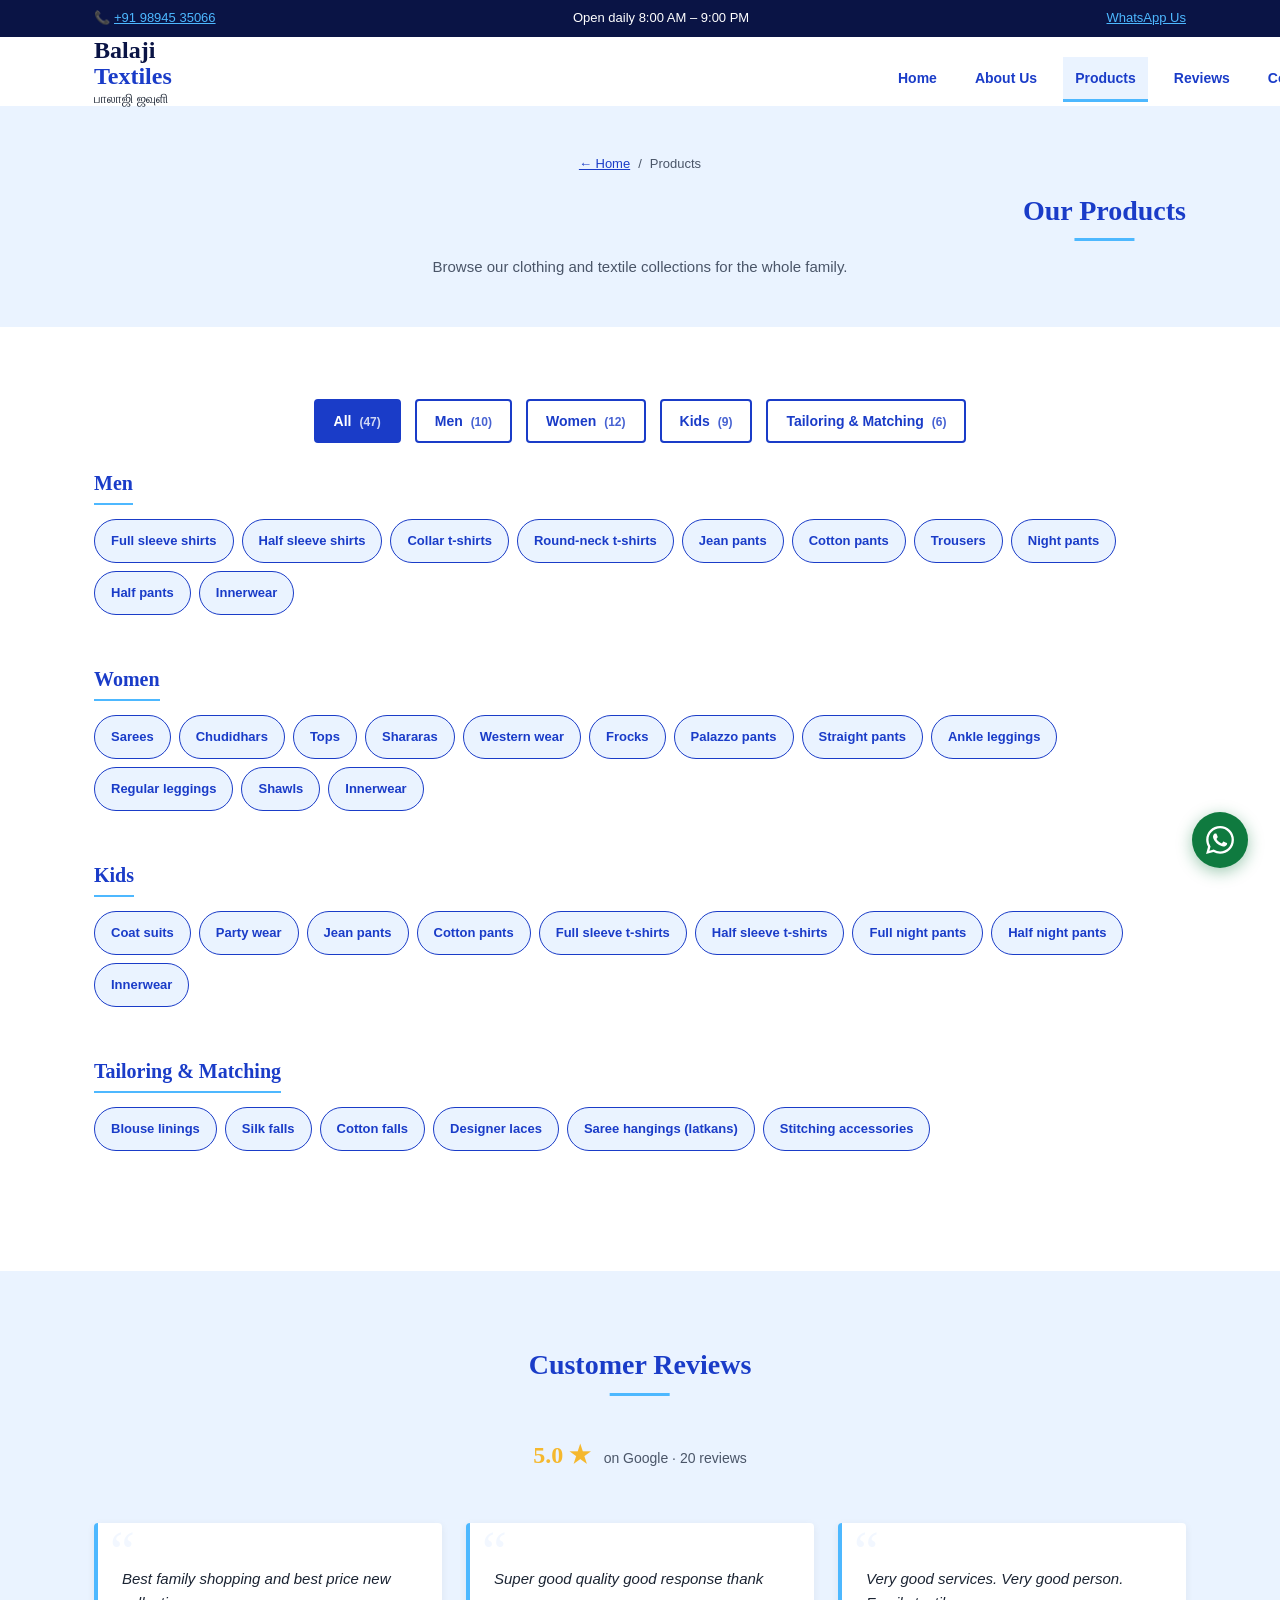
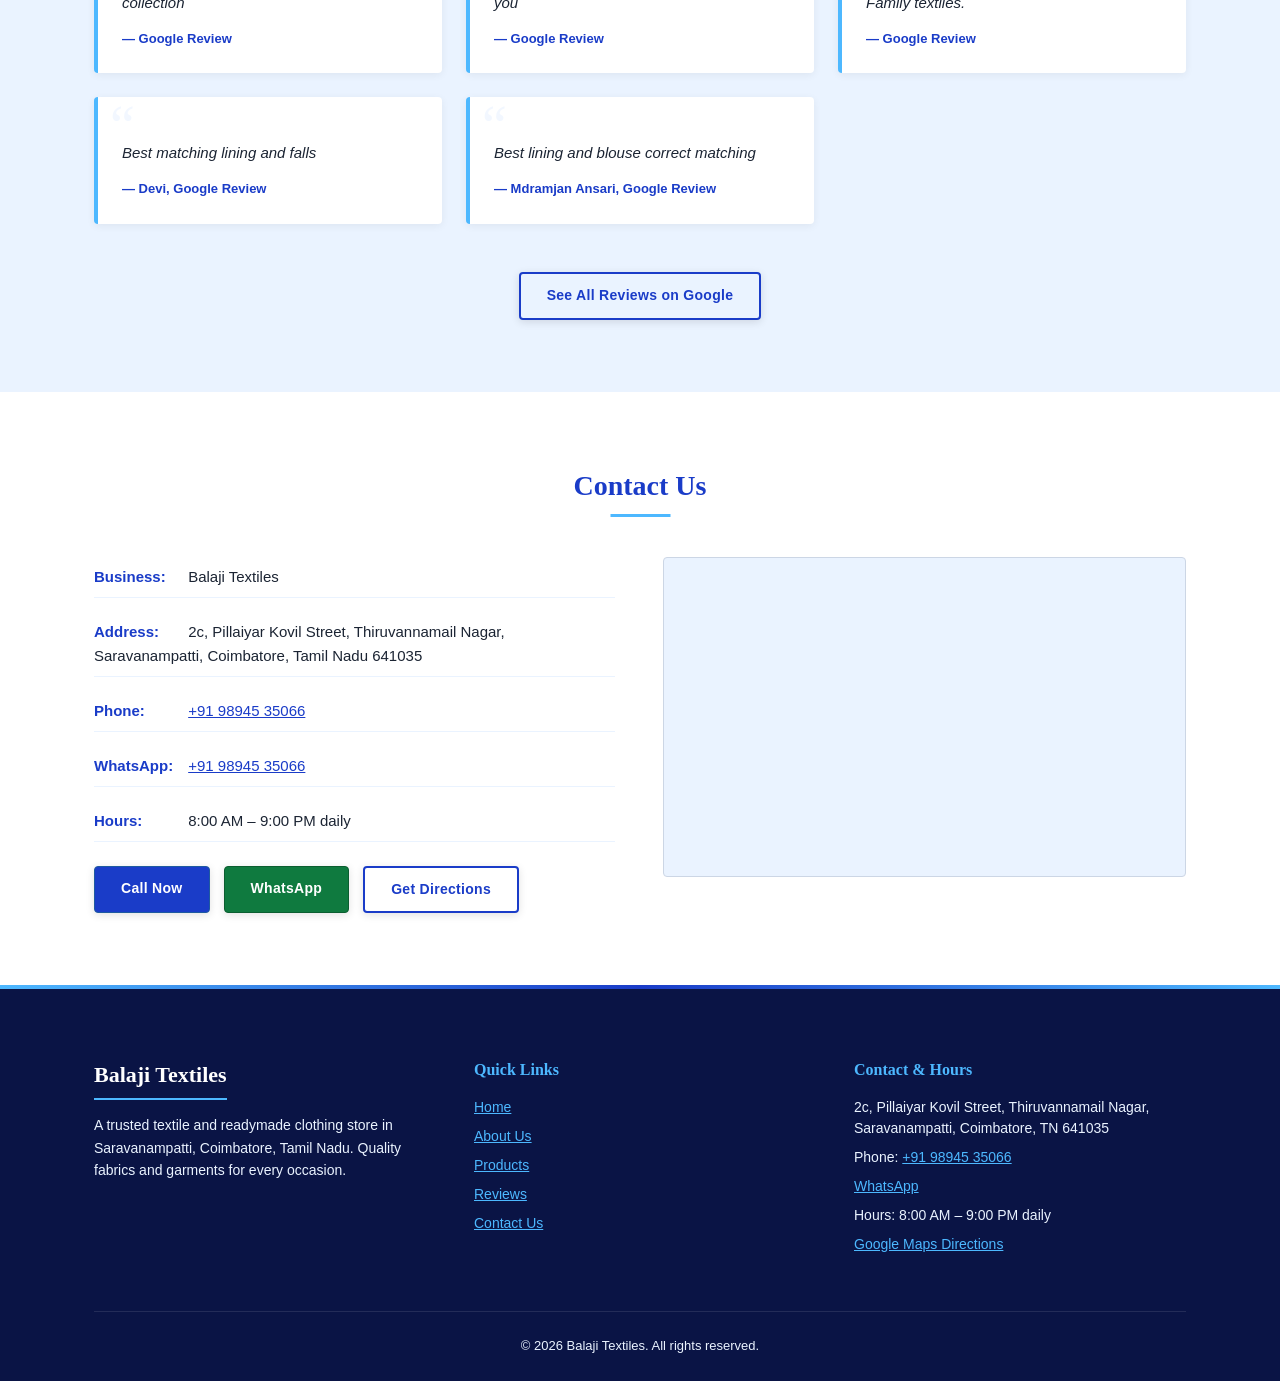
==== commit 25c0458e: "feat: clean products page heading and add linked category cards on home - Rename the products h1 to " ====
--- a/products.html
+++ b/products.html
@@ -3,22 +3,33 @@
 <head>
   <meta charset="UTF-8" />
   <meta name="viewport" content="width=device-width, initial-scale=1.0" />
-  <title>Product Gallery | Balaji Textiles - Saravanampatti, Coimbatore</title>
-  <meta name="description" content="Browse our full product gallery at Balaji Textiles - Men's wear, Women's wear, Kids' wear, Fabrics and Dress Materials. Saravanampatti, Coimbatore." />
+  <title>Products | Balaji Textiles, Saravanampatti, Coimbatore</title>
+  <meta name="description" content="Browse the full product range at Balaji Textiles, Saravanampatti, Coimbatore. Men's wear, women's wear, kids' wear, fabrics and tailoring essentials." />
   <meta name="theme-color" content="#0A1445" />
-
-  <!-- Security headers -->
-  <meta http-equiv="X-Content-Type-Options" content="nosniff" />
+  <link rel="canonical" href="https://prakashseervi61.github.io/Balaji-Textile/products.html" />
+
+  <!-- Privacy & content security -->
   <meta name="referrer" content="strict-origin-when-cross-origin" />
-  <meta http-equiv="Permissions-Policy" content="geolocation=(), microphone=(), camera=()" />
 
   <!-- Content Security Policy -->
   <meta http-equiv="Content-Security-Policy" content="default-src 'self'; script-src 'self' 'unsafe-inline'; style-src 'self' 'unsafe-inline' https://fonts.googleapis.com; img-src 'self' data: https:; font-src 'self' https://fonts.gstatic.com; connect-src 'self'; frame-src https://www.google.com; base-uri 'self'; form-action 'self';" />
+
+  <!-- Open Graph -->
+  <meta property="og:type" content="website" />
+  <meta property="og:title" content="Products | Balaji Textiles, Saravanampatti, Coimbatore" />
+  <meta property="og:description" content="Browse men's, women's and kids' wear, fabrics and tailoring essentials at Balaji Textiles, Saravanampatti, Coimbatore." />
+  <meta property="og:url" content="https://prakashseervi61.github.io/Balaji-Textile/products.html" />
+  <meta property="og:image" content="https://prakashseervi61.github.io/Balaji-Textile/images/shop-photo.jpg" />
+  <meta property="og:image:width" content="400" />
+  <meta property="og:image:height" content="291" />
+  <meta property="og:site_name" content="Balaji Textiles" />
+  <meta property="og:locale" content="en_IN" />
 
   <link rel="preconnect" href="https://fonts.googleapis.com" />
   <link rel="preconnect" href="https://fonts.gstatic.com" crossorigin />
   <link href="https://fonts.googleapis.com/css2?family=Playfair+Display:ital,wght@0,400;0,600;0,700;1,400&family=Lato:wght@300;400;600;700&family=Noto+Sans+Tamil:wght@400;600;700&display=swap" rel="stylesheet" />
   <link rel="stylesheet" href="styles.css" />
+  <noscript><style>.reveal { opacity: 1; transform: none; }</style></noscript>
   <link rel="icon" type="image/svg+xml" href="data:image/svg+xml,%3Csvg xmlns='http://www.w3.org/2000/svg' viewBox='0 0 100 100'%3E%3Crect width='100' height='100' fill='%230A1445' rx='10'/%3E%3Ctext x='50' y='60' font-family='serif' font-size='50' fill='%23FFFFFF' text-anchor='middle'%3EBT%3C/text%3E%3C/svg%3E" />
 </head>
 <body>
@@ -47,7 +58,7 @@
         <ul>
           <li><a href="index.html#home">Home</a></li>
           <li><a href="index.html#about">About Us</a></li>
-          <li><a href="index.html#products">Products</a></li>
+          <li><a href="products.html" aria-current="page">Products</a></li>
           <li><a href="index.html#reviews">Reviews</a></li>
           <li><a href="index.html#contact">Contact Us</a></li>
         </ul>
@@ -62,47 +73,13 @@
     <!-- Page Title -->
     <section class="page-title-section">
       <div class="container">
-        <h1 class="section-title">Product Gallery</h1>
-        <p class="page-subtitle">Browse our full collection of clothing and textiles. Tap any item to enquire on WhatsApp.</p>
-      </div>
-    </section>
-
-    <!-- Product Gallery -->
-    <section class="product-gallery">
-      <div class="container">
-        <h2 class="section-title">Product Gallery</h2>
-        <div class="product-preview-grid">
-          <div class="product-preview-item">
-            <div class="product-preview-placeholder">
-              <span>Men's Wear</span>
-            </div>
-            <p>Men's Collection</p>
-          </div>
-          <div class="product-preview-item">
-            <div class="product-preview-placeholder">
-              <span>Women's Wear</span>
-            </div>
-            <p>Women's Collection</p>
-          </div>
-          <div class="product-preview-item">
-            <div class="product-preview-placeholder">
-              <span>Kids' Wear</span>
-            </div>
-            <p>Kids' Collection</p>
-          </div>
-          <div class="product-preview-item">
-            <div class="product-preview-placeholder">
-              <span>Fabrics</span>
-            </div>
-            <p>Fabrics &amp; Dress Materials</p>
-          </div>
-          <div class="product-preview-item">
-            <div class="product-preview-placeholder">
-              <span>Shirts</span>
-            </div>
-            <p>Full &amp; Half Sleeve Shirts</p>
-          </div>
-        </div>
+        <nav class="breadcrumb" aria-label="Breadcrumb">
+          <a href="index.html">&larr; Home</a>
+          <span aria-hidden="true">/</span>
+          <span aria-current="page">Products</span>
+        </nav>
+        <h1 class="section-title">Our Products</h1>
+        <p class="page-subtitle">Browse our clothing and textile collections for the whole family.</p>
       </div>
     </section>
 
@@ -275,9 +252,9 @@
         <div class="footer-col">
           <h4>Quick Links</h4>
           <ul>
-            <li><a href="#home">Home</a></li>
-            <li><a href="#about">About Us</a></li>
-            <li><a href="#products">Products</a></li>
+            <li><a href="index.html#home">Home</a></li>
+            <li><a href="index.html#about">About Us</a></li>
+            <li><a href="products.html">Products</a></li>
             <li><a href="#reviews">Reviews</a></li>
             <li><a href="#contact">Contact Us</a></li>
           </ul>
--- a/styles.css
+++ b/styles.css
@@ -11,9 +11,11 @@
   --sky: #4DB8FF;
   --tint: #EAF3FF;
   --text: #1B2433;
+  --text-muted: #4A5568;
+  --color-border: #CCD6E5;
   --white: #FFFFFF;
   --accent: #F5B82E;
-  --wa: #00DB40;
+  --wa: #0F7A3F;
 
   --font-heading: "Playfair Display", Georgia, serif;
   --font-body: "Lato", Arial, sans-serif;
@@ -263,7 +265,8 @@
   height: 100vh;
   background: var(--navy);
   transform: translateX(100%);
-  transition: transform 0.35s cubic-bezier(0.25, 0.46, 0.45, 0.94);
+  visibility: hidden;
+  transition: transform 0.35s cubic-bezier(0.25, 0.46, 0.45, 0.94), visibility 0s linear 0.35s;
   z-index: 200;
   box-shadow: -2px 0 12px rgba(0,0,0,0.15);
   padding-top: 16px;
@@ -271,6 +274,8 @@
 
 .main-nav.is-open {
   transform: translateX(0);
+  visibility: visible;
+  transition: transform 0.35s cubic-bezier(0.25, 0.46, 0.45, 0.94), visibility 0s linear 0s;
 }
 
 .nav-overlay {
@@ -324,7 +329,8 @@
   background: var(--steel);
 }
 
-.main-nav a.active {
+.main-nav a.active,
+.main-nav a[aria-current="page"] {
   background: var(--steel);
   color: var(--sky);
   border-left: 4px solid var(--sky);
@@ -513,12 +519,12 @@
 .btn-wa {
   background: var(--wa);
   color: var(--white);
-  border: 1px solid #00B833;
+  border: 1px solid #0B5E30;
 }
 
 .btn-wa:hover,
 .btn-wa:focus {
-  background: #00B833;
+  background: #0B5E30;
 }
 
 /* ---------- Why Choose Us ---------- */
@@ -577,7 +583,7 @@
 
 .why-item p {
   font-size: 14px;
-  color: var(--text-muted, #555555);
+  color: var(--text-muted);
 }
 
 /* ---------- About ---------- */
@@ -601,7 +607,7 @@
   height: auto;
   max-height: 400px;
   object-fit: cover;
-  border: 1px solid var(--color-border, #CCCCCC);
+  border: 1px solid var(--color-border);
 }
 
 .about-img::after {
@@ -669,58 +675,64 @@
 .products-hint {
   text-align: center;
   font-size: 14px;
-  color: var(--text-muted, #555555);
+  color: var(--text-muted);
   margin-bottom: var(--spacing-md);
   font-style: italic;
 }
 
-/* ---------- Product preview grid ---------- */
-.product-preview-grid {
+/* ---------- Category cards ---------- */
+.category-grid {
   display: grid;
-  grid-template-columns: repeat(2, 1fr);
+  grid-template-columns: repeat(2, minmax(0, 1fr));
   gap: var(--spacing-md);
-  margin-bottom: var(--spacing-md);
   max-width: 900px;
-  margin-left: auto;
-  margin-right: auto;
-}
-
-.product-preview-item {
-  text-align: center;
-}
-
-.product-preview-placeholder {
-  aspect-ratio: 4 / 3;
-  background: var(--tint);
-  border: 2px dashed var(--blue);
-  border-radius: var(--radius);
-  display: flex;
+  margin: 0 auto var(--spacing-md);
+}
+
+.category-card {
+  display: flex;
+  flex-direction: column;
   align-items: center;
   justify-content: center;
-  margin-bottom: var(--spacing-xs);
-  transition: background 0.2s ease, border-color 0.2s ease;
-}
-
-.product-preview-placeholder span {
+  gap: var(--spacing-sm);
+  min-height: 150px;
+  padding: var(--spacing-md) var(--spacing-sm);
+  background: var(--white);
+  border: 1px solid var(--color-border);
+  border-radius: var(--radius);
+  text-align: center;
+  transition: border-color 0.2s ease, box-shadow 0.2s ease, transform 0.2s ease;
+}
+
+.category-card:hover {
+  border-color: var(--blue);
+  box-shadow: var(--shadow-md);
+  transform: translateY(-3px);
+}
+
+.category-icon {
+  width: 56px;
+  height: 56px;
+  display: flex;
+  align-items: center;
+  justify-content: center;
+  background: var(--tint);
+  color: var(--blue);
+  border-radius: 50%;
+  transition: background 0.2s ease, color 0.2s ease;
+}
+
+.category-card:hover .category-icon {
+  background: var(--blue);
+  color: var(--white);
+}
+
+.category-name {
   font-family: var(--font-heading);
-  font-size: 16px;
-  color: var(--blue);
+  font-size: 17px;
   font-weight: 700;
-}
-
-.product-preview-item:hover .product-preview-placeholder {
-  background: var(--blue);
-  border-color: var(--blue);
-}
-
-.product-preview-item:hover .product-preview-placeholder span {
-  color: var(--white);
-}
-
-.product-preview-item p {
-  font-size: 13px;
-  color: var(--text-muted, #555555);
-  font-weight: 600;
+  color: var(--navy);
+  line-height: 1.3;
 }
 
 .product-more {
@@ -735,9 +747,33 @@
   text-align: center;
 }
 
+.page-title-section .section-title {
+  margin-bottom: 8px;
+}
+
+.breadcrumb {
+  display: flex;
+  align-items: center;
+  justify-content: center;
+  flex-wrap: wrap;
+  gap: 8px;
+  margin-bottom: var(--spacing-sm);
+  font-size: 13px;
+  color: var(--text-muted);
+}
+
+.breadcrumb a {
+  color: var(--blue);
+  text-decoration: underline;
+}
+
+.breadcrumb a:hover {
+  text-decoration: none;
+}
+
 .page-subtitle {
   font-size: 15px;
-  color: var(--text-muted, #555555);
+  color: var(--text-muted);
   margin-top: var(--spacing-sm);
   max-width: 600px;
   margin-left: auto;
@@ -765,7 +801,6 @@
 }
 
 .pill {
-  display: inline-block;
   padding: 8px 16px;
   background: var(--tint);
   border: 1px solid var(--blue);
@@ -913,7 +948,7 @@
 
 .reviews-count {
   font-size: 14px;
-  color: var(--text-muted, #555555);
+  color: var(--text-muted);
   margin-left: var(--spacing-xs);
 }
 
@@ -1021,7 +1056,7 @@
 }
 
 .contact-map {
-  border: 1px solid var(--color-border, #CCCCCC);
+  border: 1px solid var(--color-border);
   border-radius: var(--radius);
   overflow: hidden;
   min-height: 280px;
@@ -1127,13 +1162,13 @@
   display: flex;
   align-items: center;
   justify-content: center;
-  box-shadow: 0 4px 16px rgba(0,219,64,0.4);
+  box-shadow: 0 4px 16px rgba(15,122,63,0.4);
   transition: transform 0.2s ease, box-shadow 0.2s ease;
 }
 
 .whatsapp-float:hover {
   transform: scale(1.08);
-  box-shadow: 0 6px 20px rgba(0,219,64,0.5);
+  box-shadow: 0 6px 20px rgba(15,122,63,0.5);
 }
 
 .whatsapp-float svg {
@@ -1161,16 +1196,12 @@
 
 /* ---------- Link distinguishability ---------- */
 .contact-item a,
-footer a,
-.product-enquiry,
-.pill {
+footer a {
   text-decoration: underline;
 }
 
 .contact-item a:hover,
-footer a:hover,
-.product-enquiry:hover,
-.pill:hover {
+footer a:hover {
   text-decoration: none;
 }
 
@@ -1202,9 +1233,11 @@
     height: auto;
     background: transparent;
     transform: none;
+    visibility: visible;
     box-shadow: none;
     overflow-y: visible;
     z-index: auto;
+    transition: none;
   }
 
   .main-nav.is-open {
@@ -1244,10 +1277,12 @@
     color: var(--steel);
   }
 
-  .main-nav a.active {
+  .main-nav a.active,
+  .main-nav a[aria-current="page"] {
     background: var(--tint);
     color: var(--blue);
     border-bottom: 3px solid var(--sky);
+    border-left: none;
   }
 
   .hero {
@@ -1288,8 +1323,8 @@
     padding: 10px 18px;
   }
 
-  .product-preview-grid {
-    grid-template-columns: repeat(4, 1fr);
+  .category-grid {
+    grid-template-columns: repeat(4, minmax(0, 1fr));
   }
 
   .shade-steps {
@@ -1355,10 +1390,6 @@
 
   .review-grid {
     grid-template-columns: repeat(3, 1fr);
-  }
-
-  .product-preview-grid {
-    grid-template-columns: repeat(5, 1fr);
   }
 
   .gallery-grid {
@@ -1381,8 +1412,9 @@
     right: 0;
     z-index: 98;
     background: var(--white);
-    border-top: 1px solid var(--color-border, #CCCCCC);
+    border-top: 1px solid var(--color-border);
     box-shadow: 0 -2px 10px rgba(0,0,0,0.08);
+    padding-bottom: env(safe-area-inset-bottom, 0px);
   }
 
   .mobile-bar-btn {
@@ -1413,7 +1445,7 @@
   }
 
   body {
-    padding-bottom: 48px;
+    padding-bottom: calc(48px + env(safe-area-inset-bottom, 0px));
   }
 }
 
@@ -1433,6 +1465,14 @@
   .hero-content {
     animation: none;
   }
+  .category-card:hover,
+  .why-item:hover,
+  .review-card:hover,
+  .pill:hover,
+  .btn:hover,
+  .whatsapp-float:hover {
+    transform: none;
+  }
 }
 
 /* ---------- Print ---------- */
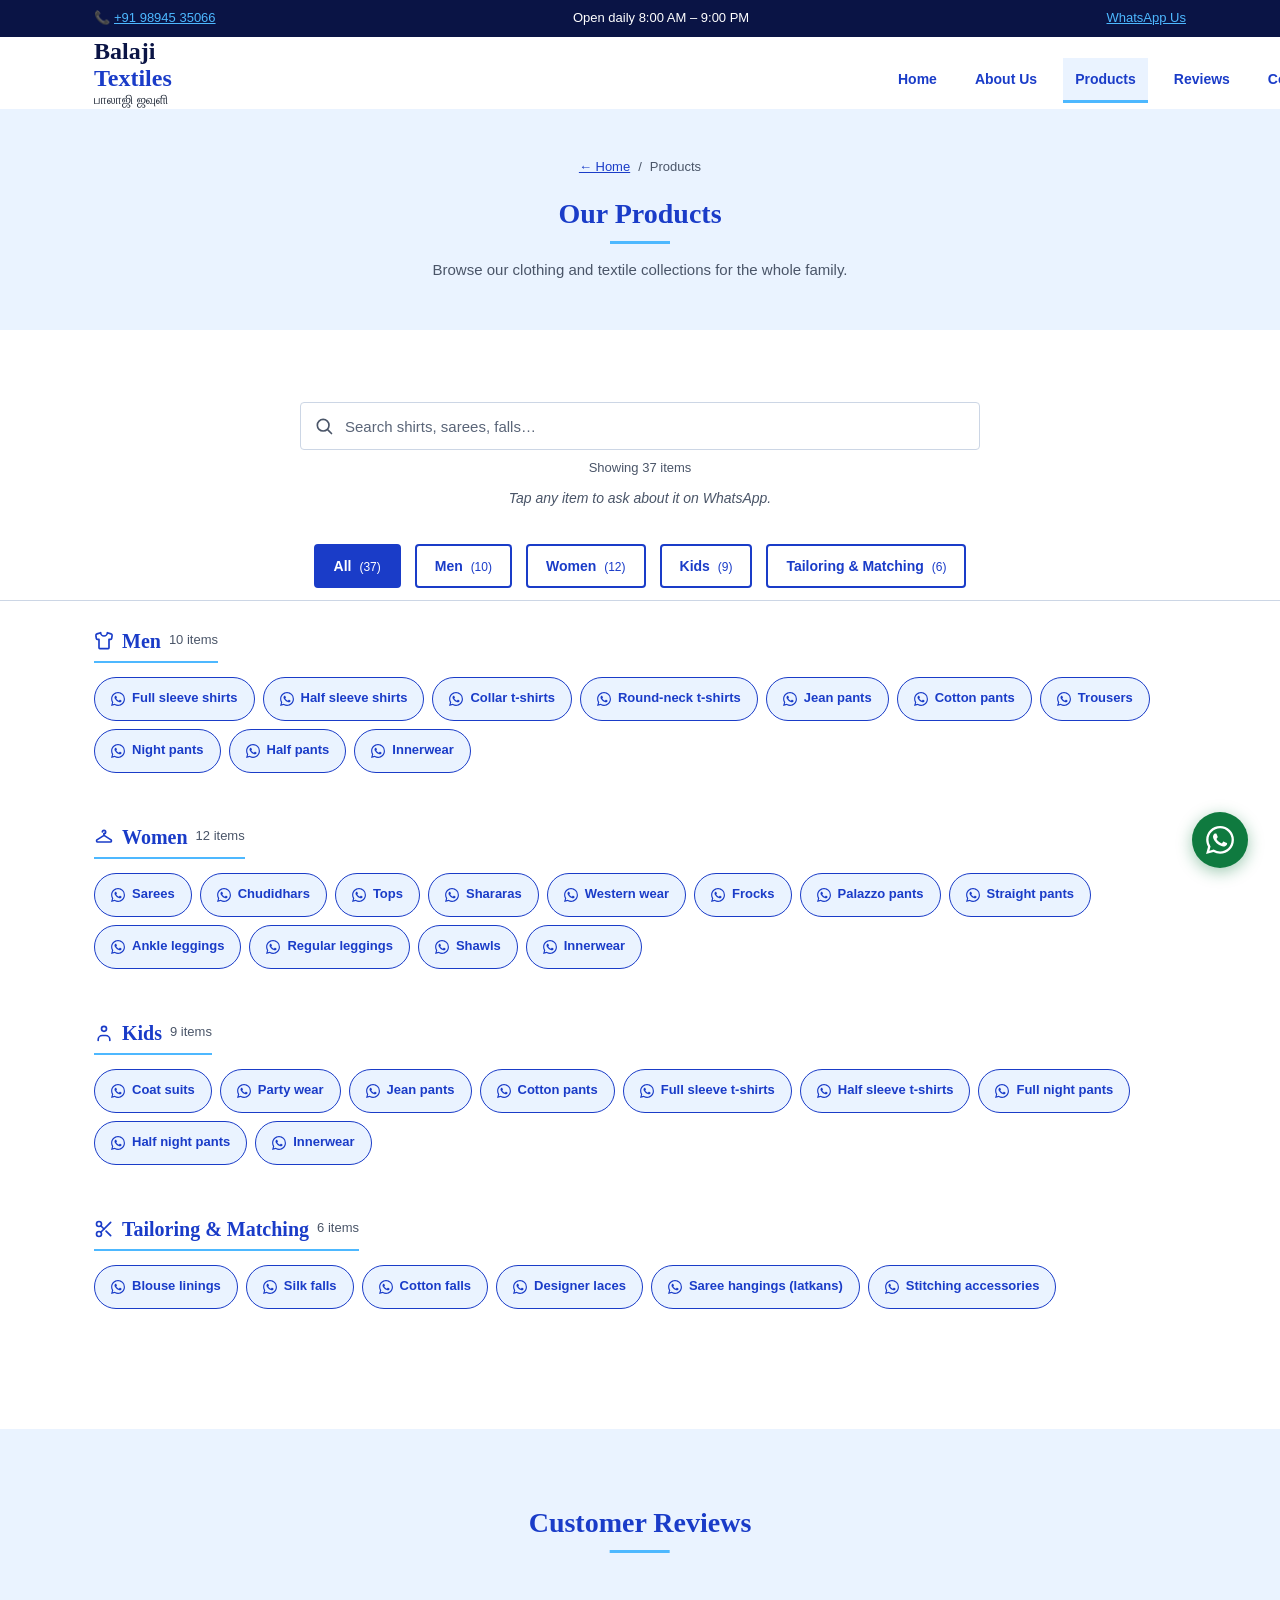
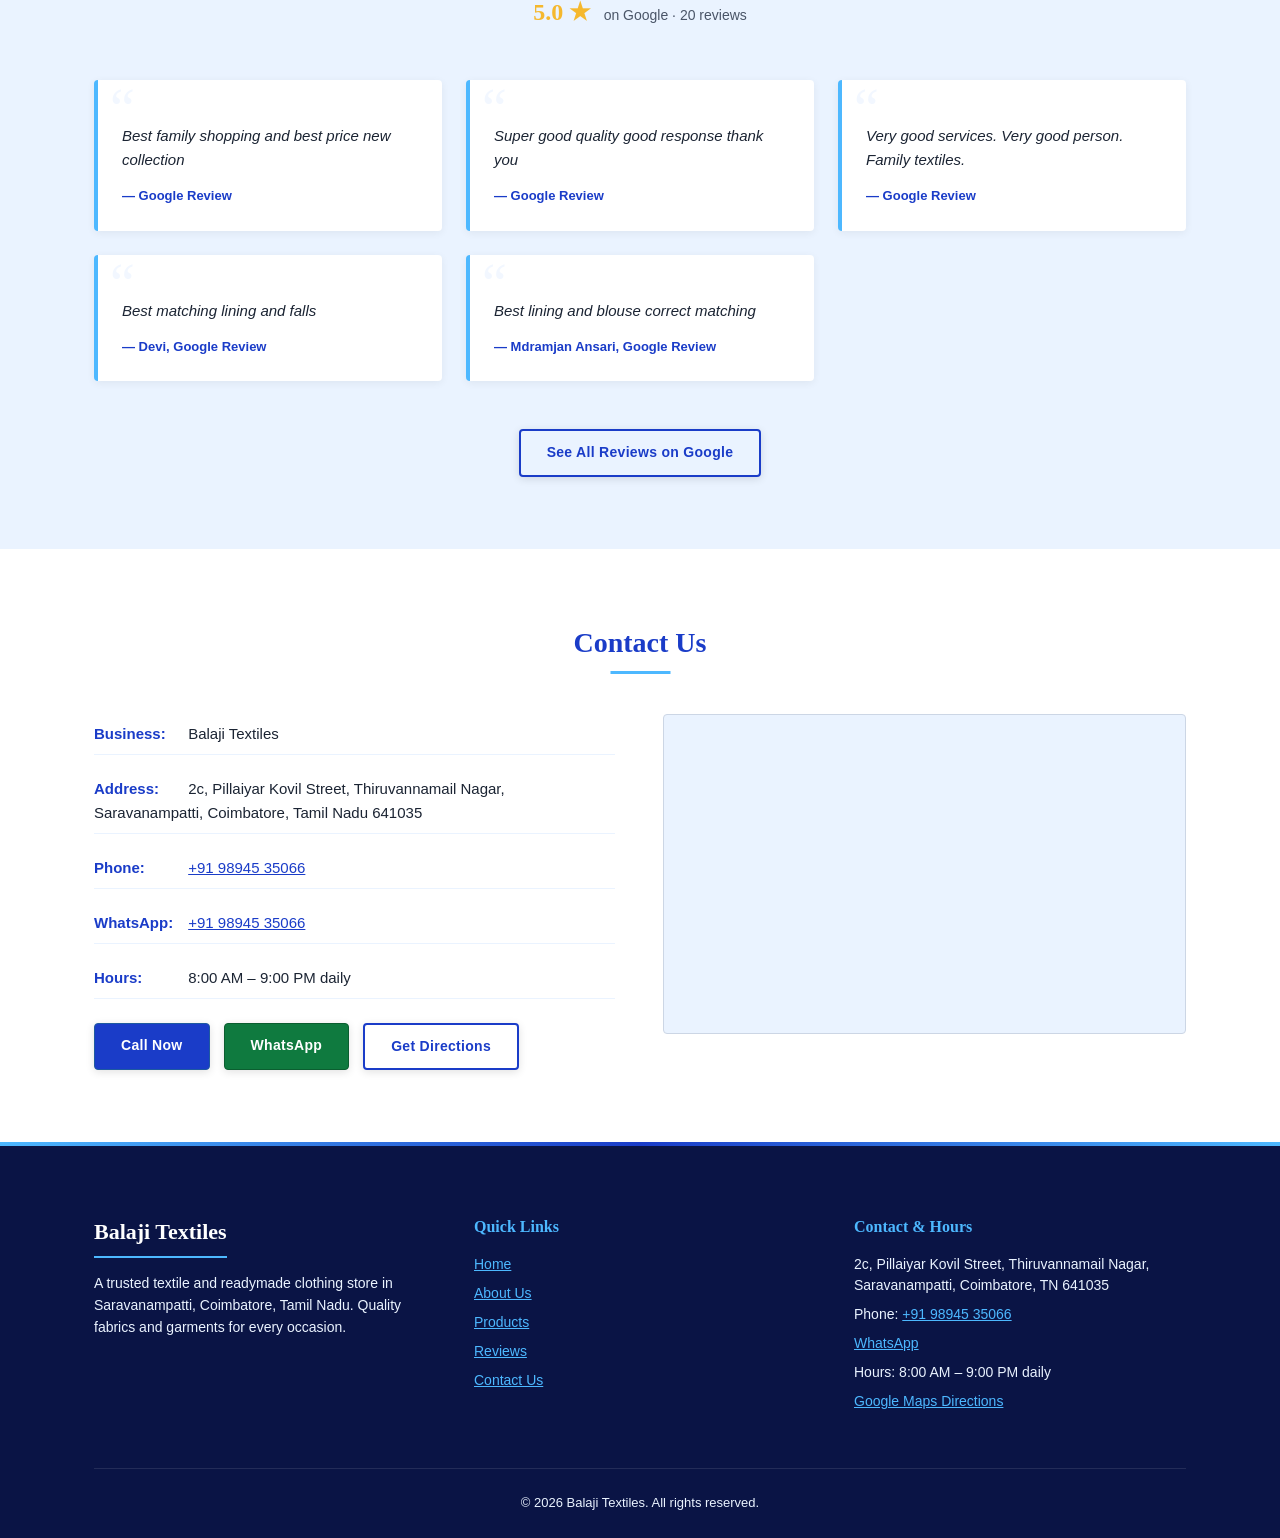
==== commit e25bbed5: "feat(products): add search, live counts, sticky tabs and deep links - Add a labelled search field th" ====
--- a/products.html
+++ b/products.html
@@ -33,6 +33,13 @@
   <link rel="icon" type="image/svg+xml" href="data:image/svg+xml,%3Csvg xmlns='http://www.w3.org/2000/svg' viewBox='0 0 100 100'%3E%3Crect width='100' height='100' fill='%230A1445' rx='10'/%3E%3Ctext x='50' y='60' font-family='serif' font-size='50' fill='%23FFFFFF' text-anchor='middle'%3EBT%3C/text%3E%3C/svg%3E" />
 </head>
 <body>
+
+  <!-- Inline icon sprite -->
+  <svg class="icon-sprite" width="0" height="0" aria-hidden="true" focusable="false">
+    <symbol id="icon-whatsapp" viewBox="0 0 24 24">
+      <path d="M17.472 14.382c-.297-.149-1.758-.867-2.03-.967-.273-.099-.471-.148-.67.15-.197.297-.767.966-.94 1.164-.173.199-.347.223-.644.075-.297-.15-1.255-.463-2.39-1.475-.883-.788-1.48-1.761-1.653-2.059-.173-.297-.018-.458.13-.606.134-.133.298-.347.446-.52.149-.174.198-.298.298-.497.099-.198.05-.371-.025-.52-.075-.149-.669-1.612-.916-2.207-.242-.579-.487-.5-.669-.51-.173-.008-.371-.01-.57-.01-.198 0-.52.074-.792.372-.272.297-1.04 1.016-1.04 2.479 0 1.462 1.065 2.875 1.213 3.074.149.198 2.096 3.2 5.077 4.487.709.306 1.262.489 1.694.625.712.227 1.36.195 1.871.118.571-.085 1.758-.719 2.006-1.413.248-.694.248-1.289.173-1.413-.074-.124-.272-.198-.57-.347m-5.421 7.403h-.004a9.87 9.87 0 01-5.031-1.378l-.361-.214-3.741.982.998-3.648-.235-.374a9.86 9.86 0 01-1.51-5.26c.001-5.45 4.436-9.884 9.888-9.884 2.64 0 5.122 1.03 6.988 2.898a9.825 9.825 0 012.893 6.994c-.003 5.45-4.437 9.884-9.885 9.884m8.413-18.297A11.815 11.815 0 0012.05 0C5.495 0 .16 5.335.157 11.892c0 2.096.547 4.142 1.588 5.945L.057 24l6.305-1.654a11.882 11.882 0 005.683 1.448h.005c6.554 0 11.89-5.335 11.893-11.893a11.821 11.821 0 00-3.48-8.413z"/>
+    </symbol>
+  </svg>
 
   <a class="skip-link" href="#main-content">Skip to main content</a>
 
@@ -83,80 +90,125 @@
       </div>
     </section>
 
-    <!-- Filter tabs -->
+    <!-- Products -->
     <section class="products">
       <div class="container">
-        <div class="product-tabs">
-          <button type="button" class="tab-btn active" data-filter="all">All <span class="count">(47)</span></button>
-          <button type="button" class="tab-btn" data-filter="men">Men <span class="count">(10)</span></button>
-          <button type="button" class="tab-btn" data-filter="women">Women <span class="count">(12)</span></button>
-          <button type="button" class="tab-btn" data-filter="kids">Kids <span class="count">(9)</span></button>
-          <button type="button" class="tab-btn" data-filter="tailoring">Tailoring &amp; Matching <span class="count">(6)</span></button>
-        </div>
+        <div class="products-tools">
+          <div class="product-search">
+            <label class="visually-hidden" for="product-search">Search products</label>
+            <svg class="search-icon" width="20" height="20" viewBox="0 0 24 24" fill="none" stroke="currentColor" stroke-width="2" stroke-linecap="round" aria-hidden="true" focusable="false"><circle cx="11" cy="11" r="7"/><line x1="21" y1="21" x2="16.65" y2="16.65"/></svg>
+            <input type="search" id="product-search" placeholder="Search shirts, sarees, falls&hellip;" autocomplete="off" />
+          </div>
+          <p class="results-count" id="results-count" role="status" aria-live="polite">Showing 37 items</p>
+          <p class="products-hint">Tap any item to ask about it on WhatsApp.</p>
+        </div>
+      </div>
+
+      <!-- Sticky category tabs -->
+      <div class="tabs-sticky">
+        <div class="container">
+          <div class="tabs-wrap">
+            <div class="product-tabs" id="product-tabs" role="group" aria-label="Filter products by category">
+              <button type="button" class="tab-btn active" data-filter="all" aria-pressed="true" aria-controls="product-list">All <span class="count"></span></button>
+              <button type="button" class="tab-btn" data-filter="men" aria-pressed="false" aria-controls="product-list">Men <span class="count"></span></button>
+              <button type="button" class="tab-btn" data-filter="women" aria-pressed="false" aria-controls="product-list">Women <span class="count"></span></button>
+              <button type="button" class="tab-btn" data-filter="kids" aria-pressed="false" aria-controls="product-list">Kids <span class="count"></span></button>
+              <button type="button" class="tab-btn" data-filter="tailoring" aria-pressed="false" aria-controls="product-list">Tailoring &amp; Matching <span class="count"></span></button>
+            </div>
+          </div>
+        </div>
+      </div>
+
+      <div class="container" id="product-list">
 
         <!-- Men's group -->
         <div class="product-group" data-category="men">
-          <h3 class="group-title">Men</h3>
+          <h3 class="group-title">
+            <svg class="group-icon" width="20" height="20" viewBox="0 0 24 24" fill="none" stroke="currentColor" stroke-width="2" stroke-linecap="round" stroke-linejoin="round" aria-hidden="true" focusable="false"><path d="M20.38 3.46 16 2a4 4 0 0 1-8 0L3.62 3.46a2 2 0 0 0-1.34 2.23l.58 3.57a1 1 0 0 0 .99.84H6v10a1 1 0 0 0 1 1h10a1 1 0 0 0 1-1V10h2.15a1 1 0 0 0 .99-.84l.58-3.57a2 2 0 0 0-1.34-2.23z"/></svg>
+            Men
+            <span class="group-count">10 items</span>
+          </h3>
           <div class="pill-grid">
-            <a href="https://wa.me/919894535066?text=Hi%20Balaji%20Textiles%2C%20I%27m%20interested%20in%20Men%3A%20Full%20sleeve%20shirts.%20Is%20it%20available%3F" target="_blank" rel="noopener" class="pill" data-category="men">Full sleeve shirts</a>
-            <a href="https://wa.me/919894535066?text=Hi%20Balaji%20Textiles%2C%20I%27m%20interested%20in%20Men%3A%20Half%20sleeve%20shirts.%20Is%20it%20available%3F" target="_blank" rel="noopener" class="pill" data-category="men">Half sleeve shirts</a>
-            <a href="https://wa.me/919894535066?text=Hi%20Balaji%20Textiles%2C%20I%27m%20interested%20in%20Men%3A%20Collar%20t-shirts.%20Is%20it%20available%3F" target="_blank" rel="noopener" class="pill" data-category="men">Collar t-shirts</a>
-            <a href="https://wa.me/919894535066?text=Hi%20Balaji%20Textiles%2C%20I%27m%20interested%20in%20Men%3A%20Round-neck%20t-shirts.%20Is%20it%20available%3F" target="_blank" rel="noopener" class="pill" data-category="men">Round-neck t-shirts</a>
-            <a href="https://wa.me/919894535066?text=Hi%20Balaji%20Textiles%2C%20I%27m%20interested%20in%20Men%3A%20Jean%20pants.%20Is%20it%20available%3F" target="_blank" rel="noopener" class="pill" data-category="men">Jean pants</a>
-            <a href="https://wa.me/919894535066?text=Hi%20Balaji%20Textiles%2C%20I%27m%20interested%20in%20Men%3A%20Cotton%20pants.%20Is%20it%20available%3F" target="_blank" rel="noopener" class="pill" data-category="men">Cotton pants</a>
-            <a href="https://wa.me/919894535066?text=Hi%20Balaji%20Textiles%2C%20I%27m%20interested%20in%20Men%3A%20Trousers.%20Is%20it%20available%3F" target="_blank" rel="noopener" class="pill" data-category="men">Trousers</a>
-            <a href="https://wa.me/919894535066?text=Hi%20Balaji%20Textiles%2C%20I%27m%20interested%20in%20Men%3A%20Night%20pants.%20Is%20it%20available%3F" target="_blank" rel="noopener" class="pill" data-category="men">Night pants</a>
-            <a href="https://wa.me/919894535066?text=Hi%20Balaji%20Textiles%2C%20I%27m%20interested%20in%20Men%3A%20Half%20pants.%20Is%20it%20available%3F" target="_blank" rel="noopener" class="pill" data-category="men">Half pants</a>
-            <a href="https://wa.me/919894535066?text=Hi%20Balaji%20Textiles%2C%20I%27m%20interested%20in%20Men%3A%20Innerwear.%20Is%20it%20available%3F" target="_blank" rel="noopener" class="pill" data-category="men">Innerwear</a>
+            <a href="https://wa.me/919894535066?text=Hi%20Balaji%20Textiles%2C%20I%27m%20interested%20in%20Men%3A%20Full%20sleeve%20shirts.%20Is%20it%20available%3F" target="_blank" rel="noopener" class="pill" data-category="men"><svg class="pill-icon" aria-hidden="true" focusable="false"><use href="#icon-whatsapp"></use></svg>Full sleeve shirts</a>
+            <a href="https://wa.me/919894535066?text=Hi%20Balaji%20Textiles%2C%20I%27m%20interested%20in%20Men%3A%20Half%20sleeve%20shirts.%20Is%20it%20available%3F" target="_blank" rel="noopener" class="pill" data-category="men"><svg class="pill-icon" aria-hidden="true" focusable="false"><use href="#icon-whatsapp"></use></svg>Half sleeve shirts</a>
+            <a href="https://wa.me/919894535066?text=Hi%20Balaji%20Textiles%2C%20I%27m%20interested%20in%20Men%3A%20Collar%20t-shirts.%20Is%20it%20available%3F" target="_blank" rel="noopener" class="pill" data-category="men"><svg class="pill-icon" aria-hidden="true" focusable="false"><use href="#icon-whatsapp"></use></svg>Collar t-shirts</a>
+            <a href="https://wa.me/919894535066?text=Hi%20Balaji%20Textiles%2C%20I%27m%20interested%20in%20Men%3A%20Round-neck%20t-shirts.%20Is%20it%20available%3F" target="_blank" rel="noopener" class="pill" data-category="men"><svg class="pill-icon" aria-hidden="true" focusable="false"><use href="#icon-whatsapp"></use></svg>Round-neck t-shirts</a>
+            <a href="https://wa.me/919894535066?text=Hi%20Balaji%20Textiles%2C%20I%27m%20interested%20in%20Men%3A%20Jean%20pants.%20Is%20it%20available%3F" target="_blank" rel="noopener" class="pill" data-category="men"><svg class="pill-icon" aria-hidden="true" focusable="false"><use href="#icon-whatsapp"></use></svg>Jean pants</a>
+            <a href="https://wa.me/919894535066?text=Hi%20Balaji%20Textiles%2C%20I%27m%20interested%20in%20Men%3A%20Cotton%20pants.%20Is%20it%20available%3F" target="_blank" rel="noopener" class="pill" data-category="men"><svg class="pill-icon" aria-hidden="true" focusable="false"><use href="#icon-whatsapp"></use></svg>Cotton pants</a>
+            <a href="https://wa.me/919894535066?text=Hi%20Balaji%20Textiles%2C%20I%27m%20interested%20in%20Men%3A%20Trousers.%20Is%20it%20available%3F" target="_blank" rel="noopener" class="pill" data-category="men"><svg class="pill-icon" aria-hidden="true" focusable="false"><use href="#icon-whatsapp"></use></svg>Trousers</a>
+            <a href="https://wa.me/919894535066?text=Hi%20Balaji%20Textiles%2C%20I%27m%20interested%20in%20Men%3A%20Night%20pants.%20Is%20it%20available%3F" target="_blank" rel="noopener" class="pill" data-category="men"><svg class="pill-icon" aria-hidden="true" focusable="false"><use href="#icon-whatsapp"></use></svg>Night pants</a>
+            <a href="https://wa.me/919894535066?text=Hi%20Balaji%20Textiles%2C%20I%27m%20interested%20in%20Men%3A%20Half%20pants.%20Is%20it%20available%3F" target="_blank" rel="noopener" class="pill" data-category="men"><svg class="pill-icon" aria-hidden="true" focusable="false"><use href="#icon-whatsapp"></use></svg>Half pants</a>
+            <a href="https://wa.me/919894535066?text=Hi%20Balaji%20Textiles%2C%20I%27m%20interested%20in%20Men%3A%20Innerwear.%20Is%20it%20available%3F" target="_blank" rel="noopener" class="pill" data-category="men"><svg class="pill-icon" aria-hidden="true" focusable="false"><use href="#icon-whatsapp"></use></svg>Innerwear</a>
           </div>
         </div>
 
         <!-- Women's group -->
         <div class="product-group" data-category="women">
-          <h3 class="group-title">Women</h3>
+          <h3 class="group-title">
+            <svg class="group-icon" width="20" height="20" viewBox="0 0 24 24" fill="none" stroke="currentColor" stroke-width="2" stroke-linecap="round" stroke-linejoin="round" aria-hidden="true" focusable="false"><path d="M12 8a2 2 0 1 0-2-2"/><path d="M12 8v2l8.5 5.5a1.5 1.5 0 0 1-.8 2.5H4.3a1.5 1.5 0 0 1-.8-2.5L12 10"/></svg>
+            Women
+            <span class="group-count">12 items</span>
+          </h3>
           <div class="pill-grid">
-            <a href="https://wa.me/919894535066?text=Hi%20Balaji%20Textiles%2C%20I%27m%20interested%20in%20Women%3A%20Sarees.%20Is%20it%20available%3F" target="_blank" rel="noopener" class="pill" data-category="women">Sarees</a>
-            <a href="https://wa.me/919894535066?text=Hi%20Balaji%20Textiles%2C%20I%27m%20interested%20in%20Women%3A%20Chudidhars.%20Is%20it%20available%3F" target="_blank" rel="noopener" class="pill" data-category="women">Chudidhars</a>
-            <a href="https://wa.me/919894535066?text=Hi%20Balaji%20Textiles%2C%20I%27m%20interested%20in%20Women%3A%20Tops.%20Is%20it%20available%3F" target="_blank" rel="noopener" class="pill" data-category="women">Tops</a>
-            <a href="https://wa.me/919894535066?text=Hi%20Balaji%20Textiles%2C%20I%27m%20interested%20in%20Women%3A%20Shararas.%20Is%20it%20available%3F" target="_blank" rel="noopener" class="pill" data-category="women">Shararas</a>
-            <a href="https://wa.me/919894535066?text=Hi%20Balaji%20Textiles%2C%20I%27m%20interested%20in%20Women%3A%20Western%20wear.%20Is%20it%20available%3F" target="_blank" rel="noopener" class="pill" data-category="women">Western wear</a>
-            <a href="https://wa.me/919894535066?text=Hi%20Balaji%20Textiles%2C%20I%27m%20interested%20in%20Women%3A%20Frocks.%20Is%20it%20available%3F" target="_blank" rel="noopener" class="pill" data-category="women">Frocks</a>
-            <a href="https://wa.me/919894535066?text=Hi%20Balaji%20Textiles%2C%20I%27m%20interested%20in%20Women%3A%20Palazzo%20pants.%20Is%20it%20available%3F" target="_blank" rel="noopener" class="pill" data-category="women">Palazzo pants</a>
-            <a href="https://wa.me/919894535066?text=Hi%20Balaji%20Textiles%2C%20I%27m%20interested%20in%20Women%3A%20Straight%20pants.%20Is%20it%20available%3F" target="_blank" rel="noopener" class="pill" data-category="women">Straight pants</a>
-            <a href="https://wa.me/919894535066?text=Hi%20Balaji%20Textiles%2C%20I%27m%20interested%20in%20Women%3A%20Ankle%20leggings.%20Is%20it%20available%3F" target="_blank" rel="noopener" class="pill" data-category="women">Ankle leggings</a>
-            <a href="https://wa.me/919894535066?text=Hi%20Balaji%20Textiles%2C%20I%27m%20interested%20in%20Women%3A%20Regular%20leggings.%20Is%20it%20available%3F" target="_blank" rel="noopener" class="pill" data-category="women">Regular leggings</a>
-            <a href="https://wa.me/919894535066?text=Hi%20Balaji%20Textiles%2C%20I%27m%20interested%20in%20Women%3A%20Shawls.%20Is%20it%20available%3F" target="_blank" rel="noopener" class="pill" data-category="women">Shawls</a>
-            <a href="https://wa.me/919894535066?text=Hi%20Balaji%20Textiles%2C%20I%27m%20interested%20in%20Women%3A%20Innerwear.%20Is%20it%20available%3F" target="_blank" rel="noopener" class="pill" data-category="women">Innerwear</a>
+            <a href="https://wa.me/919894535066?text=Hi%20Balaji%20Textiles%2C%20I%27m%20interested%20in%20Women%3A%20Sarees.%20Is%20it%20available%3F" target="_blank" rel="noopener" class="pill" data-category="women"><svg class="pill-icon" aria-hidden="true" focusable="false"><use href="#icon-whatsapp"></use></svg>Sarees</a>
+            <a href="https://wa.me/919894535066?text=Hi%20Balaji%20Textiles%2C%20I%27m%20interested%20in%20Women%3A%20Chudidhars.%20Is%20it%20available%3F" target="_blank" rel="noopener" class="pill" data-category="women"><svg class="pill-icon" aria-hidden="true" focusable="false"><use href="#icon-whatsapp"></use></svg>Chudidhars</a>
+            <a href="https://wa.me/919894535066?text=Hi%20Balaji%20Textiles%2C%20I%27m%20interested%20in%20Women%3A%20Tops.%20Is%20it%20available%3F" target="_blank" rel="noopener" class="pill" data-category="women"><svg class="pill-icon" aria-hidden="true" focusable="false"><use href="#icon-whatsapp"></use></svg>Tops</a>
+            <a href="https://wa.me/919894535066?text=Hi%20Balaji%20Textiles%2C%20I%27m%20interested%20in%20Women%3A%20Shararas.%20Is%20it%20available%3F" target="_blank" rel="noopener" class="pill" data-category="women"><svg class="pill-icon" aria-hidden="true" focusable="false"><use href="#icon-whatsapp"></use></svg>Shararas</a>
+            <a href="https://wa.me/919894535066?text=Hi%20Balaji%20Textiles%2C%20I%27m%20interested%20in%20Women%3A%20Western%20wear.%20Is%20it%20available%3F" target="_blank" rel="noopener" class="pill" data-category="women"><svg class="pill-icon" aria-hidden="true" focusable="false"><use href="#icon-whatsapp"></use></svg>Western wear</a>
+            <a href="https://wa.me/919894535066?text=Hi%20Balaji%20Textiles%2C%20I%27m%20interested%20in%20Women%3A%20Frocks.%20Is%20it%20available%3F" target="_blank" rel="noopener" class="pill" data-category="women"><svg class="pill-icon" aria-hidden="true" focusable="false"><use href="#icon-whatsapp"></use></svg>Frocks</a>
+            <a href="https://wa.me/919894535066?text=Hi%20Balaji%20Textiles%2C%20I%27m%20interested%20in%20Women%3A%20Palazzo%20pants.%20Is%20it%20available%3F" target="_blank" rel="noopener" class="pill" data-category="women"><svg class="pill-icon" aria-hidden="true" focusable="false"><use href="#icon-whatsapp"></use></svg>Palazzo pants</a>
+            <a href="https://wa.me/919894535066?text=Hi%20Balaji%20Textiles%2C%20I%27m%20interested%20in%20Women%3A%20Straight%20pants.%20Is%20it%20available%3F" target="_blank" rel="noopener" class="pill" data-category="women"><svg class="pill-icon" aria-hidden="true" focusable="false"><use href="#icon-whatsapp"></use></svg>Straight pants</a>
+            <a href="https://wa.me/919894535066?text=Hi%20Balaji%20Textiles%2C%20I%27m%20interested%20in%20Women%3A%20Ankle%20leggings.%20Is%20it%20available%3F" target="_blank" rel="noopener" class="pill" data-category="women"><svg class="pill-icon" aria-hidden="true" focusable="false"><use href="#icon-whatsapp"></use></svg>Ankle leggings</a>
+            <a href="https://wa.me/919894535066?text=Hi%20Balaji%20Textiles%2C%20I%27m%20interested%20in%20Women%3A%20Regular%20leggings.%20Is%20it%20available%3F" target="_blank" rel="noopener" class="pill" data-category="women"><svg class="pill-icon" aria-hidden="true" focusable="false"><use href="#icon-whatsapp"></use></svg>Regular leggings</a>
+            <a href="https://wa.me/919894535066?text=Hi%20Balaji%20Textiles%2C%20I%27m%20interested%20in%20Women%3A%20Shawls.%20Is%20it%20available%3F" target="_blank" rel="noopener" class="pill" data-category="women"><svg class="pill-icon" aria-hidden="true" focusable="false"><use href="#icon-whatsapp"></use></svg>Shawls</a>
+            <a href="https://wa.me/919894535066?text=Hi%20Balaji%20Textiles%2C%20I%27m%20interested%20in%20Women%3A%20Innerwear.%20Is%20it%20available%3F" target="_blank" rel="noopener" class="pill" data-category="women"><svg class="pill-icon" aria-hidden="true" focusable="false"><use href="#icon-whatsapp"></use></svg>Innerwear</a>
           </div>
         </div>
 
         <!-- Kids' group -->
         <div class="product-group" data-category="kids">
-          <h3 class="group-title">Kids</h3>
+          <h3 class="group-title">
+            <svg class="group-icon" width="20" height="20" viewBox="0 0 24 24" fill="none" stroke="currentColor" stroke-width="2" stroke-linecap="round" stroke-linejoin="round" aria-hidden="true" focusable="false"><circle cx="12" cy="7" r="3"/><path d="M5 21v-1a5 5 0 0 1 5-5h4a5 5 0 0 1 5 5v1"/></svg>
+            Kids
+            <span class="group-count">9 items</span>
+          </h3>
           <div class="pill-grid">
-            <a href="https://wa.me/919894535066?text=Hi%20Balaji%20Textiles%2C%20I%27m%20interested%20in%20Kids%3A%20Coat%20suits.%20Is%20it%20available%3F" target="_blank" rel="noopener" class="pill" data-category="kids">Coat suits</a>
-            <a href="https://wa.me/919894535066?text=Hi%20Balaji%20Textiles%2C%20I%27m%20interested%20in%20Kids%3A%20Party%20wear.%20Is%20it%20available%3F" target="_blank" rel="noopener" class="pill" data-category="kids">Party wear</a>
-            <a href="https://wa.me/919894535066?text=Hi%20Balaji%20Textiles%2C%20I%27m%20interested%20in%20Kids%3A%20Jean%20pants.%20Is%20it%20available%3F" target="_blank" rel="noopener" class="pill" data-category="kids">Jean pants</a>
-            <a href="https://wa.me/919894535066?text=Hi%20Balaji%20Textiles%2C%20I%27m%20interested%20in%20Kids%3A%20Cotton%20pants.%20Is%20it%20available%3F" target="_blank" rel="noopener" class="pill" data-category="kids">Cotton pants</a>
-            <a href="https://wa.me/919894535066?text=Hi%20Balaji%20Textiles%2C%20I%27m%20interested%20in%20Kids%3A%20Full%20sleeve%20t-shirts.%20Is%20it%20available%3F" target="_blank" rel="noopener" class="pill" data-category="kids">Full sleeve t-shirts</a>
-            <a href="https://wa.me/919894535066?text=Hi%20Balaji%20Textiles%2C%20I%27m%20interested%20in%20Kids%3A%20Half%20sleeve%20t-shirts.%20Is%20it%20available%3F" target="_blank" rel="noopener" class="pill" data-category="kids">Half sleeve t-shirts</a>
-            <a href="https://wa.me/919894535066?text=Hi%20Balaji%20Textiles%2C%20I%27m%20interested%20in%20Kids%3A%20Full%20night%20pants.%20Is%20it%20available%3F" target="_blank" rel="noopener" class="pill" data-category="kids">Full night pants</a>
-            <a href="https://wa.me/919894535066?text=Hi%20Balaji%20Textiles%2C%20I%27m%20interested%20in%20Kids%3A%20Half%20night%20pants.%20Is%20it%20available%3F" target="_blank" rel="noopener" class="pill" data-category="kids">Half night pants</a>
-            <a href="https://wa.me/919894535066?text=Hi%20Balaji%20Textiles%2C%20I%27m%20interested%20in%20Kids%3A%20Innerwear.%20Is%20it%20available%3F" target="_blank" rel="noopener" class="pill" data-category="kids">Innerwear</a>
+            <a href="https://wa.me/919894535066?text=Hi%20Balaji%20Textiles%2C%20I%27m%20interested%20in%20Kids%3A%20Coat%20suits.%20Is%20it%20available%3F" target="_blank" rel="noopener" class="pill" data-category="kids"><svg class="pill-icon" aria-hidden="true" focusable="false"><use href="#icon-whatsapp"></use></svg>Coat suits</a>
+            <a href="https://wa.me/919894535066?text=Hi%20Balaji%20Textiles%2C%20I%27m%20interested%20in%20Kids%3A%20Party%20wear.%20Is%20it%20available%3F" target="_blank" rel="noopener" class="pill" data-category="kids"><svg class="pill-icon" aria-hidden="true" focusable="false"><use href="#icon-whatsapp"></use></svg>Party wear</a>
+            <a href="https://wa.me/919894535066?text=Hi%20Balaji%20Textiles%2C%20I%27m%20interested%20in%20Kids%3A%20Jean%20pants.%20Is%20it%20available%3F" target="_blank" rel="noopener" class="pill" data-category="kids"><svg class="pill-icon" aria-hidden="true" focusable="false"><use href="#icon-whatsapp"></use></svg>Jean pants</a>
+            <a href="https://wa.me/919894535066?text=Hi%20Balaji%20Textiles%2C%20I%27m%20interested%20in%20Kids%3A%20Cotton%20pants.%20Is%20it%20available%3F" target="_blank" rel="noopener" class="pill" data-category="kids"><svg class="pill-icon" aria-hidden="true" focusable="false"><use href="#icon-whatsapp"></use></svg>Cotton pants</a>
+            <a href="https://wa.me/919894535066?text=Hi%20Balaji%20Textiles%2C%20I%27m%20interested%20in%20Kids%3A%20Full%20sleeve%20t-shirts.%20Is%20it%20available%3F" target="_blank" rel="noopener" class="pill" data-category="kids"><svg class="pill-icon" aria-hidden="true" focusable="false"><use href="#icon-whatsapp"></use></svg>Full sleeve t-shirts</a>
+            <a href="https://wa.me/919894535066?text=Hi%20Balaji%20Textiles%2C%20I%27m%20interested%20in%20Kids%3A%20Half%20sleeve%20t-shirts.%20Is%20it%20available%3F" target="_blank" rel="noopener" class="pill" data-category="kids"><svg class="pill-icon" aria-hidden="true" focusable="false"><use href="#icon-whatsapp"></use></svg>Half sleeve t-shirts</a>
+            <a href="https://wa.me/919894535066?text=Hi%20Balaji%20Textiles%2C%20I%27m%20interested%20in%20Kids%3A%20Full%20night%20pants.%20Is%20it%20available%3F" target="_blank" rel="noopener" class="pill" data-category="kids"><svg class="pill-icon" aria-hidden="true" focusable="false"><use href="#icon-whatsapp"></use></svg>Full night pants</a>
+            <a href="https://wa.me/919894535066?text=Hi%20Balaji%20Textiles%2C%20I%27m%20interested%20in%20Kids%3A%20Half%20night%20pants.%20Is%20it%20available%3F" target="_blank" rel="noopener" class="pill" data-category="kids"><svg class="pill-icon" aria-hidden="true" focusable="false"><use href="#icon-whatsapp"></use></svg>Half night pants</a>
+            <a href="https://wa.me/919894535066?text=Hi%20Balaji%20Textiles%2C%20I%27m%20interested%20in%20Kids%3A%20Innerwear.%20Is%20it%20available%3F" target="_blank" rel="noopener" class="pill" data-category="kids"><svg class="pill-icon" aria-hidden="true" focusable="false"><use href="#icon-whatsapp"></use></svg>Innerwear</a>
           </div>
         </div>
 
         <!-- Tailoring group -->
         <div class="product-group" data-category="tailoring">
-          <h3 class="group-title">Tailoring &amp; Matching</h3>
+          <h3 class="group-title">
+            <svg class="group-icon" width="20" height="20" viewBox="0 0 24 24" fill="none" stroke="currentColor" stroke-width="2" stroke-linecap="round" stroke-linejoin="round" aria-hidden="true" focusable="false"><circle cx="6" cy="6" r="3"/><circle cx="6" cy="18" r="3"/><line x1="20" y1="4" x2="8.12" y2="15.88"/><line x1="14.47" y1="14.48" x2="20" y2="20"/><line x1="8.12" y1="8.12" x2="12" y2="12"/></svg>
+            Tailoring &amp; Matching
+            <span class="group-count">6 items</span>
+          </h3>
           <div class="pill-grid">
-            <a href="https://wa.me/919894535066?text=Hi%20Balaji%20Textiles%2C%20I%27m%20interested%20in%20Tailoring%20%26%20Matching%3A%20Blouse%20linings.%20Is%20it%20available%3F" target="_blank" rel="noopener" class="pill" data-category="tailoring">Blouse linings</a>
-            <a href="https://wa.me/919894535066?text=Hi%20Balaji%20Textiles%2C%20I%27m%20interested%20in%20Tailoring%20%26%20Matching%3A%20Silk%20falls.%20Is%20it%20available%3F" target="_blank" rel="noopener" class="pill" data-category="tailoring">Silk falls</a>
-            <a href="https://wa.me/919894535066?text=Hi%20Balaji%20Textiles%2C%20I%27m%20interested%20in%20Tailoring%20%26%20Matching%3A%20Cotton%20falls.%20Is%20it%20available%3F" target="_blank" rel="noopener" class="pill" data-category="tailoring">Cotton falls</a>
-            <a href="https://wa.me/919894535066?text=Hi%20Balaji%20Textiles%2C%20I%27m%20interested%20in%20Tailoring%20%26%20Matching%3A%20Designer%20laces.%20Is%20it%20available%3F" target="_blank" rel="noopener" class="pill" data-category="tailoring">Designer laces</a>
-            <a href="https://wa.me/919894535066?text=Hi%20Balaji%20Textiles%2C%20I%27m%20interested%20in%20Tailoring%20%26%20Matching%3A%20Saree%20hangings%20(latkans).%20Is%20it%20available%3F" target="_blank" rel="noopener" class="pill" data-category="tailoring">Saree hangings (latkans)</a>
-            <a href="https://wa.me/919894535066?text=Hi%20Balaji%20Textiles%2C%20I%27m%20interested%20in%20Tailoring%20%26%20Matching%3A%20Stitching%20accessories.%20Is%20it%20available%3F" target="_blank" rel="noopener" class="pill" data-category="tailoring">Stitching accessories</a>
-          </div>
+            <a href="https://wa.me/919894535066?text=Hi%20Balaji%20Textiles%2C%20I%27m%20interested%20in%20Tailoring%20%26%20Matching%3A%20Blouse%20linings.%20Is%20it%20available%3F" target="_blank" rel="noopener" class="pill" data-category="tailoring"><svg class="pill-icon" aria-hidden="true" focusable="false"><use href="#icon-whatsapp"></use></svg>Blouse linings</a>
+            <a href="https://wa.me/919894535066?text=Hi%20Balaji%20Textiles%2C%20I%27m%20interested%20in%20Tailoring%20%26%20Matching%3A%20Silk%20falls.%20Is%20it%20available%3F" target="_blank" rel="noopener" class="pill" data-category="tailoring"><svg class="pill-icon" aria-hidden="true" focusable="false"><use href="#icon-whatsapp"></use></svg>Silk falls</a>
+            <a href="https://wa.me/919894535066?text=Hi%20Balaji%20Textiles%2C%20I%27m%20interested%20in%20Tailoring%20%26%20Matching%3A%20Cotton%20falls.%20Is%20it%20available%3F" target="_blank" rel="noopener" class="pill" data-category="tailoring"><svg class="pill-icon" aria-hidden="true" focusable="false"><use href="#icon-whatsapp"></use></svg>Cotton falls</a>
+            <a href="https://wa.me/919894535066?text=Hi%20Balaji%20Textiles%2C%20I%27m%20interested%20in%20Tailoring%20%26%20Matching%3A%20Designer%20laces.%20Is%20it%20available%3F" target="_blank" rel="noopener" class="pill" data-category="tailoring"><svg class="pill-icon" aria-hidden="true" focusable="false"><use href="#icon-whatsapp"></use></svg>Designer laces</a>
+            <a href="https://wa.me/919894535066?text=Hi%20Balaji%20Textiles%2C%20I%27m%20interested%20in%20Tailoring%20%26%20Matching%3A%20Saree%20hangings%20(latkans).%20Is%20it%20available%3F" target="_blank" rel="noopener" class="pill" data-category="tailoring"><svg class="pill-icon" aria-hidden="true" focusable="false"><use href="#icon-whatsapp"></use></svg>Saree hangings (latkans)</a>
+            <a href="https://wa.me/919894535066?text=Hi%20Balaji%20Textiles%2C%20I%27m%20interested%20in%20Tailoring%20%26%20Matching%3A%20Stitching%20accessories.%20Is%20it%20available%3F" target="_blank" rel="noopener" class="pill" data-category="tailoring"><svg class="pill-icon" aria-hidden="true" focusable="false"><use href="#icon-whatsapp"></use></svg>Stitching accessories</a>
+          </div>
+        </div>
+
+        <!-- Empty search state -->
+        <div class="products-empty" id="products-empty" hidden>
+          <p>No items found.</p>
+          <a class="btn btn-wa" id="products-empty-link" href="https://wa.me/919894535066?text=Hello%20Balaji%20Textiles%2C%20I%20would%20like%20to%20know%20more%20about%20your%20collections." target="_blank" rel="noopener">
+            <svg class="pill-icon" aria-hidden="true" focusable="false"><use href="#icon-whatsapp"></use></svg>
+            Ask us on WhatsApp
+          </a>
         </div>
       </div>
     </section>
--- a/styles.css
+++ b/styles.css
@@ -32,7 +32,7 @@
   --shadow-md: 0 2px 10px rgba(0,0,0,0.1);
   --shadow-lg: 0 4px 20px rgba(10,20,69,0.12);
 
-  --header-height: 64px;
+  --header-height: 72px;
 }
 
 /* ---------- Reset ---------- */
@@ -63,6 +63,27 @@
 a { color: inherit; text-decoration: none; }
 ul { list-style: none; }
 img { display: block; max-width: 100%; height: auto; }
+
+[hidden] { display: none !important; }
+
+.icon-sprite {
+  position: absolute;
+  width: 0;
+  height: 0;
+  overflow: hidden;
+}
+
+.visually-hidden {
+  position: absolute !important;
+  width: 1px;
+  height: 1px;
+  padding: 0;
+  margin: -1px;
+  overflow: hidden;
+  clip: rect(0 0 0 0);
+  white-space: nowrap;
+  border: 0;
+}
 
 /* ---------- Skip link ---------- */
 .skip-link {
@@ -637,10 +658,24 @@
 
 .product-tabs {
   display: flex;
-  flex-wrap: wrap;
+  flex-wrap: nowrap;
   gap: var(--spacing-xs);
-  justify-content: center;
-  margin-bottom: var(--spacing-md);
+  justify-content: flex-start;
+  margin: 0;
+  padding: 2px 0 4px;
+  overflow-x: auto;
+  scroll-snap-type: x proximity;
+  scrollbar-width: thin;
+  -webkit-overflow-scrolling: touch;
+}
+
+.product-tabs::-webkit-scrollbar {
+  height: 4px;
+}
+
+.product-tabs::-webkit-scrollbar-thumb {
+  background: var(--color-border);
+  border-radius: 999px;
 }
 
 .tab-btn {
@@ -655,28 +690,125 @@
   cursor: pointer;
   transition: background 0.2s ease, color 0.2s ease;
   min-height: 44px;
+  flex: 0 0 auto;
+  white-space: nowrap;
+  scroll-snap-align: start;
 }
 
 .tab-btn:hover {
   background: var(--tint);
 }
 
-.tab-btn.active {
+.tab-btn.active,
+.tab-btn[aria-pressed="true"] {
   background: var(--blue);
   color: var(--white);
 }
 
 .tab-btn .count {
   font-size: 12px;
-  opacity: 0.8;
+  font-weight: 400;
   margin-left: 4px;
+}
+
+/* ---------- Product search and sticky tabs ---------- */
+.products-tools {
+  max-width: 680px;
+  margin: 0 auto var(--spacing-md);
+}
+
+.product-search {
+  position: relative;
+}
+
+.product-search .search-icon {
+  position: absolute;
+  left: 14px;
+  top: 50%;
+  transform: translateY(-50%);
+  color: var(--text-muted);
+  pointer-events: none;
+}
+
+.product-search input {
+  width: 100%;
+  min-height: 48px;
+  padding: 10px 14px 10px 44px;
+  font-family: var(--font-body);
+  font-size: 15px;
+  color: var(--text);
+  background: var(--white);
+  border: 1px solid var(--color-border);
+  border-radius: var(--radius);
+  -webkit-appearance: none;
+  appearance: none;
+}
+
+.product-search input::placeholder {
+  color: #5A6578;
+  opacity: 1;
+}
+
+.product-search input:focus-visible {
+  outline: 2px solid var(--sky);
+  outline-offset: 2px;
+  border-color: var(--blue);
+}
+
+.results-count {
+  margin-top: var(--spacing-xs);
+  font-size: 13px;
+  color: var(--text-muted);
+  text-align: center;
+}
+
+.tabs-sticky {
+  position: sticky;
+  top: var(--header-height);
+  z-index: 90;
+  background: var(--white);
+  border-bottom: 1px solid var(--color-border);
+  padding: var(--spacing-xs) 0;
+  margin-bottom: var(--spacing-md);
+}
+
+.tabs-wrap {
+  position: relative;
+}
+
+.tabs-wrap::before,
+.tabs-wrap::after {
+  content: "";
+  position: absolute;
+  top: 0;
+  bottom: 0;
+  width: 28px;
+  pointer-events: none;
+  z-index: 2;
+  opacity: 0;
+  transition: opacity 0.2s ease;
+}
+
+.tabs-wrap.is-scrollable-left::before,
+.tabs-wrap.is-scrollable-right::after {
+  opacity: 1;
+}
+
+.tabs-wrap::before {
+  left: -1px;
+  background: linear-gradient(to right, var(--white) 20%, rgba(255,255,255,0));
+}
+
+.tabs-wrap::after {
+  right: -1px;
+  background: linear-gradient(to left, var(--white) 20%, rgba(255,255,255,0));
 }
 
 .products-hint {
   text-align: center;
   font-size: 14px;
   color: var(--text-muted);
-  margin-bottom: var(--spacing-md);
+  margin: var(--spacing-xs) 0 0;
   font-style: italic;
 }
 
@@ -748,6 +880,8 @@
 }
 
 .page-title-section .section-title {
+  left: auto;
+  transform: none;
   margin-bottom: 8px;
 }
 
@@ -791,7 +925,22 @@
   margin-bottom: var(--spacing-sm);
   border-bottom: 2px solid var(--sky);
   padding-bottom: 4px;
-  display: inline-block;
+  display: inline-flex;
+  align-items: center;
+  flex-wrap: wrap;
+  gap: 8px;
+}
+
+.group-icon {
+  color: var(--blue);
+  flex-shrink: 0;
+}
+
+.group-count {
+  font-family: var(--font-body);
+  font-size: 13px;
+  font-weight: 400;
+  color: var(--text-muted);
 }
 
 .pill-grid {
@@ -814,12 +963,47 @@
   line-height: 1.4;
   display: inline-flex;
   align-items: center;
+  gap: 7px;
 }
 
 .pill:hover {
   background: var(--blue);
   color: var(--white);
   transform: translateY(-1px);
+}
+
+.pill-icon {
+  width: 14px;
+  height: 14px;
+  fill: currentColor;
+  flex-shrink: 0;
+}
+
+/* ---------- Empty search state ---------- */
+.products-empty {
+  text-align: center;
+  padding: var(--spacing-lg) var(--spacing-md);
+  background: var(--tint);
+  border: 1px solid var(--color-border);
+  border-radius: var(--radius);
+  margin-bottom: var(--spacing-lg);
+}
+
+.products-empty p {
+  font-size: 16px;
+  color: var(--text);
+  margin-bottom: var(--spacing-md);
+}
+
+.products-empty .btn {
+  display: inline-flex;
+  align-items: center;
+  gap: 8px;
+}
+
+.products-empty .pill-icon {
+  width: 18px;
+  height: 18px;
 }
 
 /* ---------- Shade Matching ---------- */
@@ -1316,6 +1500,8 @@
 
   .product-tabs {
     gap: var(--spacing-sm);
+    justify-content: center;
+    justify-content: safe center;
   }
 
   .tab-btn {
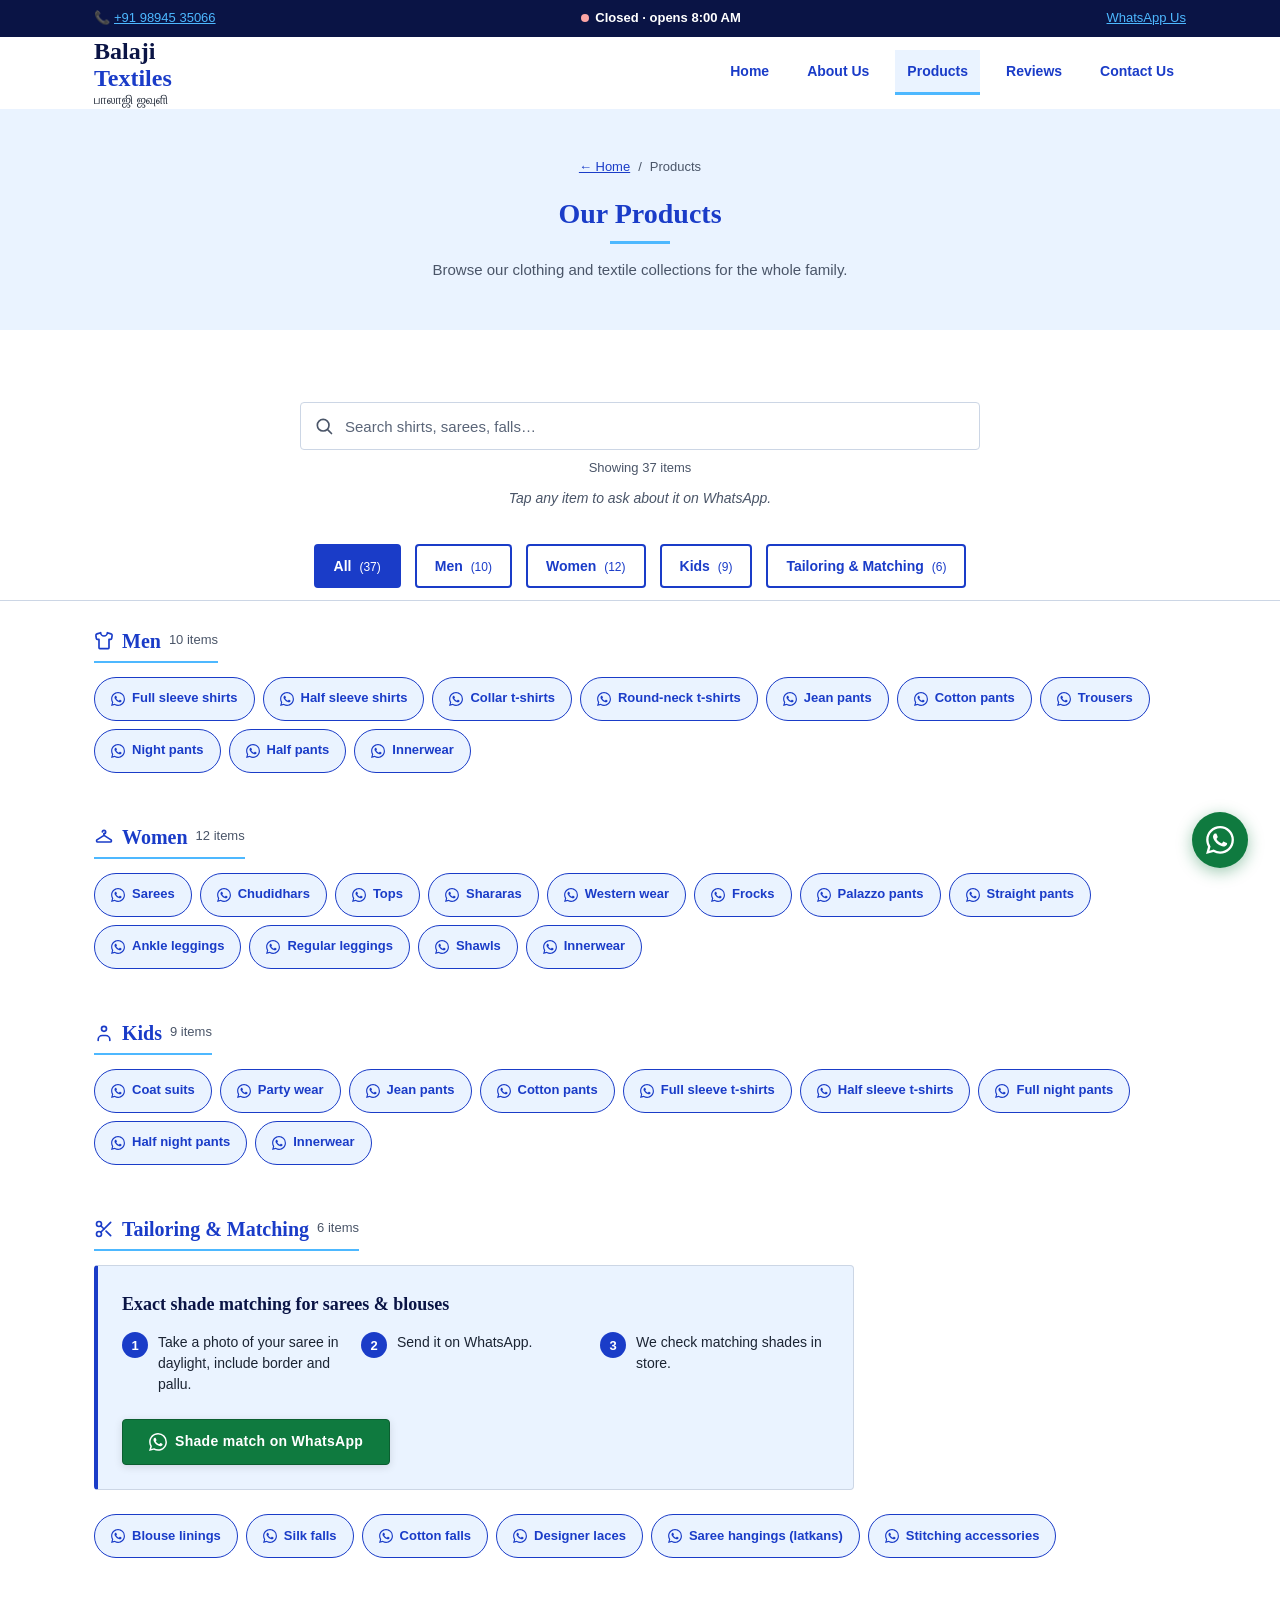
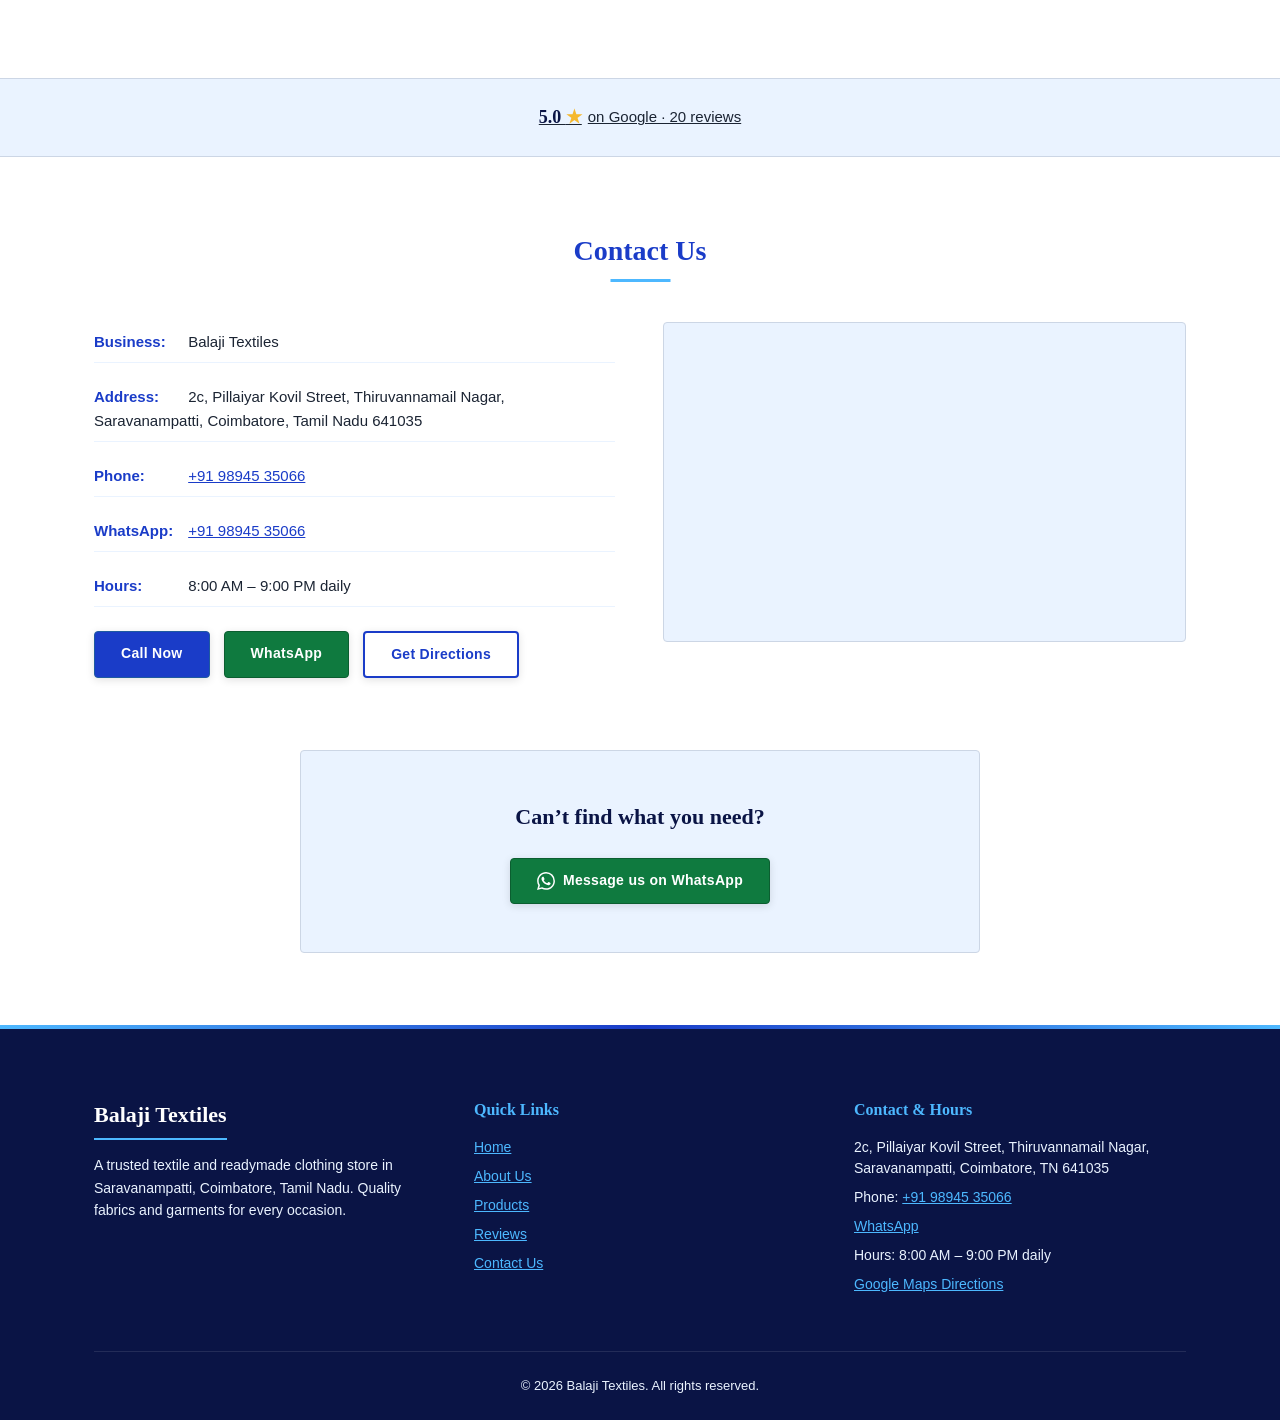
==== commit 510d00da: "feat: finish products UX with live hours, shade callout and drawer focus - Add a live IST Open/Close" ====
--- a/products.html
+++ b/products.html
@@ -29,7 +29,7 @@
   <link rel="preconnect" href="https://fonts.gstatic.com" crossorigin />
   <link href="https://fonts.googleapis.com/css2?family=Playfair+Display:ital,wght@0,400;0,600;0,700;1,400&family=Lato:wght@300;400;600;700&family=Noto+Sans+Tamil:wght@400;600;700&display=swap" rel="stylesheet" />
   <link rel="stylesheet" href="styles.css" />
-  <noscript><style>.reveal { opacity: 1; transform: none; }</style></noscript>
+  <noscript><style>.reveal { opacity: 1; transform: none; } .products-tools, .tabs-sticky { display: none; }</style></noscript>
   <link rel="icon" type="image/svg+xml" href="data:image/svg+xml,%3Csvg xmlns='http://www.w3.org/2000/svg' viewBox='0 0 100 100'%3E%3Crect width='100' height='100' fill='%230A1445' rx='10'/%3E%3Ctext x='50' y='60' font-family='serif' font-size='50' fill='%23FFFFFF' text-anchor='middle'%3EBT%3C/text%3E%3C/svg%3E" />
 </head>
 <body>
@@ -48,7 +48,12 @@
     <div class="container">
       <div class="top-bar-inner">
         <span class="top-bar-item">📞 <a href="tel:+919894535066">+91 98945 35066</a></span>
-        <span class="top-bar-item">Open daily 8:00 AM – 9:00 PM</span>
+        <span class="top-bar-item">
+          <span class="shop-status" id="shop-status" role="status" aria-live="polite">
+            <span class="status-dot" aria-hidden="true"></span>
+            <span class="status-text">Open daily 8:00 AM – 9:00 PM</span>
+          </span>
+        </span>
         <span class="top-bar-item"><a href="https://wa.me/919894535066?text=Hello%20Balaji%20Textiles%2C%20I%20would%20like%20to%20know%20more%20about%20your%20collections." target="_blank" rel="noopener">WhatsApp Us</a></span>
       </div>
     </div>
@@ -91,8 +96,9 @@
     </section>
 
     <!-- Products -->
-    <section class="products">
-      <div class="container">
+    <section class="products" aria-labelledby="catalogue-heading">
+      <div class="container">
+        <h2 class="visually-hidden" id="catalogue-heading">Product catalogue</h2>
         <div class="products-tools">
           <div class="product-search">
             <label class="visually-hidden" for="product-search">Search products</label>
@@ -192,6 +198,29 @@
             Tailoring &amp; Matching
             <span class="group-count">6 items</span>
           </h3>
+
+          <!-- Shade matching callout -->
+          <aside class="shade-callout" aria-labelledby="shade-callout-title">
+            <h4 id="shade-callout-title">Exact shade matching for sarees &amp; blouses</h4>
+            <ol class="shade-steps">
+              <li class="shade-step">
+                <span class="step-num" aria-hidden="true">1</span>
+                <span>Take a photo of your saree in daylight, include border and pallu.</span>
+              </li>
+              <li class="shade-step">
+                <span class="step-num" aria-hidden="true">2</span>
+                <span>Send it on WhatsApp.</span>
+              </li>
+              <li class="shade-step">
+                <span class="step-num" aria-hidden="true">3</span>
+                <span>We check matching shades in store.</span>
+              </li>
+            </ol>
+            <a class="btn btn-wa" href="https://wa.me/919894535066?text=Hi%20Balaji%20Textiles%2C%20I%27d%20like%20shade%20matching.%20I%27ll%20send%20a%20photo%20of%20my%20saree." target="_blank" rel="noopener">
+              <svg class="pill-icon" aria-hidden="true" focusable="false"><use href="#icon-whatsapp"></use></svg>
+              Shade match on WhatsApp
+            </a>
+          </aside>
           <div class="pill-grid">
             <a href="https://wa.me/919894535066?text=Hi%20Balaji%20Textiles%2C%20I%27m%20interested%20in%20Tailoring%20%26%20Matching%3A%20Blouse%20linings.%20Is%20it%20available%3F" target="_blank" rel="noopener" class="pill" data-category="tailoring"><svg class="pill-icon" aria-hidden="true" focusable="false"><use href="#icon-whatsapp"></use></svg>Blouse linings</a>
             <a href="https://wa.me/919894535066?text=Hi%20Balaji%20Textiles%2C%20I%27m%20interested%20in%20Tailoring%20%26%20Matching%3A%20Silk%20falls.%20Is%20it%20available%3F" target="_blank" rel="noopener" class="pill" data-category="tailoring"><svg class="pill-icon" aria-hidden="true" focusable="false"><use href="#icon-whatsapp"></use></svg>Silk falls</a>
@@ -213,42 +242,15 @@
       </div>
     </section>
 
-    <!-- Reviews -->
-    <section id="reviews" class="reviews reveal">
-      <div class="container">
-        <h2 class="section-title">Customer Reviews</h2>
-        <div class="reviews-badge">
-          <span class="reviews-rating">5.0 &#9733;</span>
-          <span class="reviews-count">on Google &middot; 20 reviews</span>
-        </div>
-        <div class="review-grid">
-          <div class="review-card">
-            <span class="review-quote" aria-hidden="true">&ldquo;</span>
-            <p class="review-text">Best family shopping and best price new collection</p>
-            <p class="review-author">&mdash; Google Review</p>
-          </div>
-          <div class="review-card">
-            <span class="review-quote" aria-hidden="true">&ldquo;</span>
-            <p class="review-text">Super good quality good response thank you</p>
-            <p class="review-author">&mdash; Google Review</p>
-          </div>
-          <div class="review-card">
-            <span class="review-quote" aria-hidden="true">&ldquo;</span>
-            <p class="review-text">Very good services. Very good person. Family textiles.</p>
-            <p class="review-author">&mdash; Google Review</p>
-          </div>
-          <div class="review-card">
-            <span class="review-quote" aria-hidden="true">&ldquo;</span>
-            <p class="review-text">Best matching lining and falls</p>
-            <p class="review-author">&mdash; Devi, Google Review</p>
-          </div>
-          <div class="review-card">
-            <span class="review-quote" aria-hidden="true">&ldquo;</span>
-            <p class="review-text">Best lining and blouse correct matching</p>
-            <p class="review-author">&mdash; Mdramjan Ansari, Google Review</p>
-          </div>
-        </div>
-        <p class="reviews-link"><a href="https://www.google.com/maps/place/Balaji+Textiles/@11.0756263,77.0023874" target="_blank" rel="noopener" class="btn btn-outline">See All Reviews on Google</a></p>
+    <!-- Reviews strip -->
+    <section id="reviews" class="reviews-strip">
+      <div class="container">
+        <p>
+          <a href="https://www.google.com/maps/place/Balaji+Textiles/@11.0756263,77.0023874" target="_blank" rel="noopener">
+            <span class="reviews-rating">5.0 <span class="reviews-star" aria-hidden="true">&#9733;</span></span>
+            on Google &middot; 20 reviews
+          </a>
+        </p>
       </div>
     </section>
 
@@ -287,6 +289,19 @@
               referrerpolicy="no-referrer-when-downgrade"
             ></iframe>
           </div>
+        </div>
+      </div>
+    </section>
+
+    <!-- Bottom WhatsApp card -->
+    <section class="products-cta">
+      <div class="container">
+        <div class="products-cta-card">
+          <h2>Can&rsquo;t find what you need?</h2>
+          <a class="btn btn-wa" href="https://wa.me/919894535066?text=Hello%20Balaji%20Textiles%2C%20I%20would%20like%20to%20know%20more%20about%20your%20collections." target="_blank" rel="noopener">
+            <svg class="pill-icon" aria-hidden="true" focusable="false"><use href="#icon-whatsapp"></use></svg>
+            Message us on WhatsApp
+          </a>
         </div>
       </div>
     </section>
--- a/styles.css
+++ b/styles.css
@@ -137,42 +137,34 @@
   gap: 4px;
 }
 
-.top-bar a {
-  color: var(--sky);
-  text-decoration: underline;
-}
-.top-bar a:hover { color: var(--white); }
-
-/* Open/Closed badge */
-.status-badge {
+.shop-status {
   display: inline-flex;
   align-items: center;
   gap: 6px;
-  padding: 2px 10px;
-  border-radius: 999px;
-  font-size: 12px;
-  font-weight: 700;
-  font-family: var(--font-body);
-}
-
-.status-badge.open {
-  background: rgba(15,122,63,0.2);
-  color: #2ECC71;
-  border: 1px solid rgba(0,219,64,0.4);
-}
-
-.status-badge.closed {
-  background: rgba(255,255,255,0.1);
-  color: var(--tint);
-  border: 1px solid rgba(255,255,255,0.2);
+  font-weight: 600;
 }
 
 .status-dot {
   width: 8px;
   height: 8px;
   border-radius: 50%;
-  background: currentColor;
-}
+  background: var(--accent);
+  flex-shrink: 0;
+}
+
+.shop-status.is-open .status-dot {
+  background: #4ADE80;
+}
+
+.shop-status.is-closed .status-dot {
+  background: #FCA5A5;
+}
+
+.top-bar a {
+  color: var(--sky);
+  text-decoration: underline;
+}
+.top-bar a:hover { color: var(--white); }
 
 /* ---------- Header ---------- */
 .site-header {
@@ -370,8 +362,9 @@
   transform: translateX(-50%);
 }
 
-section {
-  scroll-margin-top: 70px;
+section,
+main {
+  scroll-margin-top: calc(var(--header-height) + 8px);
 }
 
 .section-title::after {
@@ -665,17 +658,12 @@
   padding: 2px 0 4px;
   overflow-x: auto;
   scroll-snap-type: x proximity;
-  scrollbar-width: thin;
+  scrollbar-width: none;
   -webkit-overflow-scrolling: touch;
 }
 
 .product-tabs::-webkit-scrollbar {
-  height: 4px;
-}
-
-.product-tabs::-webkit-scrollbar-thumb {
-  background: var(--color-border);
-  border-radius: 999px;
+  display: none;
 }
 
 .tab-btn {
@@ -1006,28 +994,45 @@
   height: 18px;
 }
 
-/* ---------- Shade Matching ---------- */
-.shade-match {
-  padding: var(--spacing-xl) 0;
+/* ---------- Shade matching callout ---------- */
+.shade-callout {
   background: var(--tint);
+  border: 1px solid var(--color-border);
+  border-left: 4px solid var(--blue);
+  border-radius: var(--radius);
+  padding: var(--spacing-md);
+  margin-bottom: var(--spacing-md);
+  max-width: 760px;
+}
+
+.shade-callout h4 {
+  font-family: var(--font-heading);
+  font-size: 18px;
+  color: var(--navy);
+  margin-bottom: var(--spacing-sm);
 }
 
 .shade-steps {
+  list-style: none;
   display: grid;
   grid-template-columns: 1fr;
-  gap: var(--spacing-md);
-  margin: var(--spacing-md) 0;
+  gap: 10px;
+  margin: 0 0 var(--spacing-md);
+  padding: 0;
 }
 
 .shade-step {
   display: flex;
-  gap: var(--spacing-sm);
+  gap: 10px;
   align-items: flex-start;
+  font-size: 14px;
+  color: var(--text);
+  line-height: 1.5;
 }
 
 .step-num {
-  width: 36px;
-  height: 36px;
+  width: 26px;
+  height: 26px;
   background: var(--blue);
   color: var(--white);
   border-radius: 50%;
@@ -1035,18 +1040,19 @@
   align-items: center;
   justify-content: center;
   font-weight: 700;
-  font-size: 16px;
+  font-size: 13px;
   flex-shrink: 0;
 }
 
-.step-text {
-  font-size: 15px;
-  color: var(--text);
-  line-height: 1.6;
-}
-
-.shade-match .btn-wa {
-  margin-top: var(--spacing-md);
+.shade-callout .btn-wa {
+  display: inline-flex;
+  align-items: center;
+  gap: 8px;
+}
+
+.shade-callout .pill-icon {
+  width: 18px;
+  height: 18px;
 }
 
 /* ---------- Gallery ---------- */
@@ -1126,8 +1132,12 @@
 .reviews-rating {
   font-family: var(--font-heading);
   font-size: 24px;
+  color: var(--navy);
+  font-weight: 700;
+}
+
+.reviews-star {
   color: var(--accent);
-  font-weight: 700;
 }
 
 .reviews-count {
@@ -1187,6 +1197,72 @@
 .reviews-link {
   text-align: center;
   margin-top: var(--spacing-lg);
+}
+
+/* ---------- Reviews strip (products page) ---------- */
+.reviews-strip {
+  padding: var(--spacing-md) 0;
+  background: var(--tint);
+  border-top: 1px solid var(--color-border);
+  border-bottom: 1px solid var(--color-border);
+  text-align: center;
+}
+
+.reviews-strip p {
+  margin: 0;
+}
+
+.reviews-strip a {
+  display: inline-flex;
+  align-items: center;
+  justify-content: center;
+  flex-wrap: wrap;
+  gap: 6px;
+  font-size: 15px;
+  color: var(--text);
+  text-decoration: underline;
+}
+
+.reviews-strip a:hover {
+  text-decoration: none;
+}
+
+.reviews-strip .reviews-rating {
+  font-size: 18px;
+}
+
+/* ---------- Bottom WhatsApp card ---------- */
+.products-cta {
+  padding: 0 0 var(--spacing-xl);
+  background: var(--white);
+}
+
+.products-cta-card {
+  max-width: 680px;
+  margin: 0 auto;
+  padding: var(--spacing-lg) var(--spacing-md);
+  background: var(--tint);
+  border: 1px solid var(--color-border);
+  border-radius: var(--radius);
+  text-align: center;
+}
+
+.products-cta-card h2 {
+  font-family: var(--font-heading);
+  font-size: 22px;
+  color: var(--navy);
+  margin-bottom: var(--spacing-md);
+}
+
+.products-cta-card .btn {
+  display: inline-flex;
+  align-items: center;
+  gap: 8px;
+}
+
+.products-cta-card .pill-icon {
+  width: 18px;
+  height: 18px;
 }
 
 /* ---------- Contact ---------- */
@@ -1414,6 +1490,7 @@
   .main-nav {
     position: static;
     width: auto;
+    max-width: none;
     height: auto;
     background: transparent;
     transform: none;
@@ -1422,6 +1499,7 @@
     overflow-y: visible;
     z-index: auto;
     transition: none;
+    padding-top: 0;
   }
 
   .main-nav.is-open {
@@ -1648,6 +1726,11 @@
     transform: none;
     opacity: 1;
   }
+  .main-nav,
+  .main-nav.is-open,
+  .nav-overlay {
+    transition: none;
+  }
   .hero-content {
     animation: none;
   }
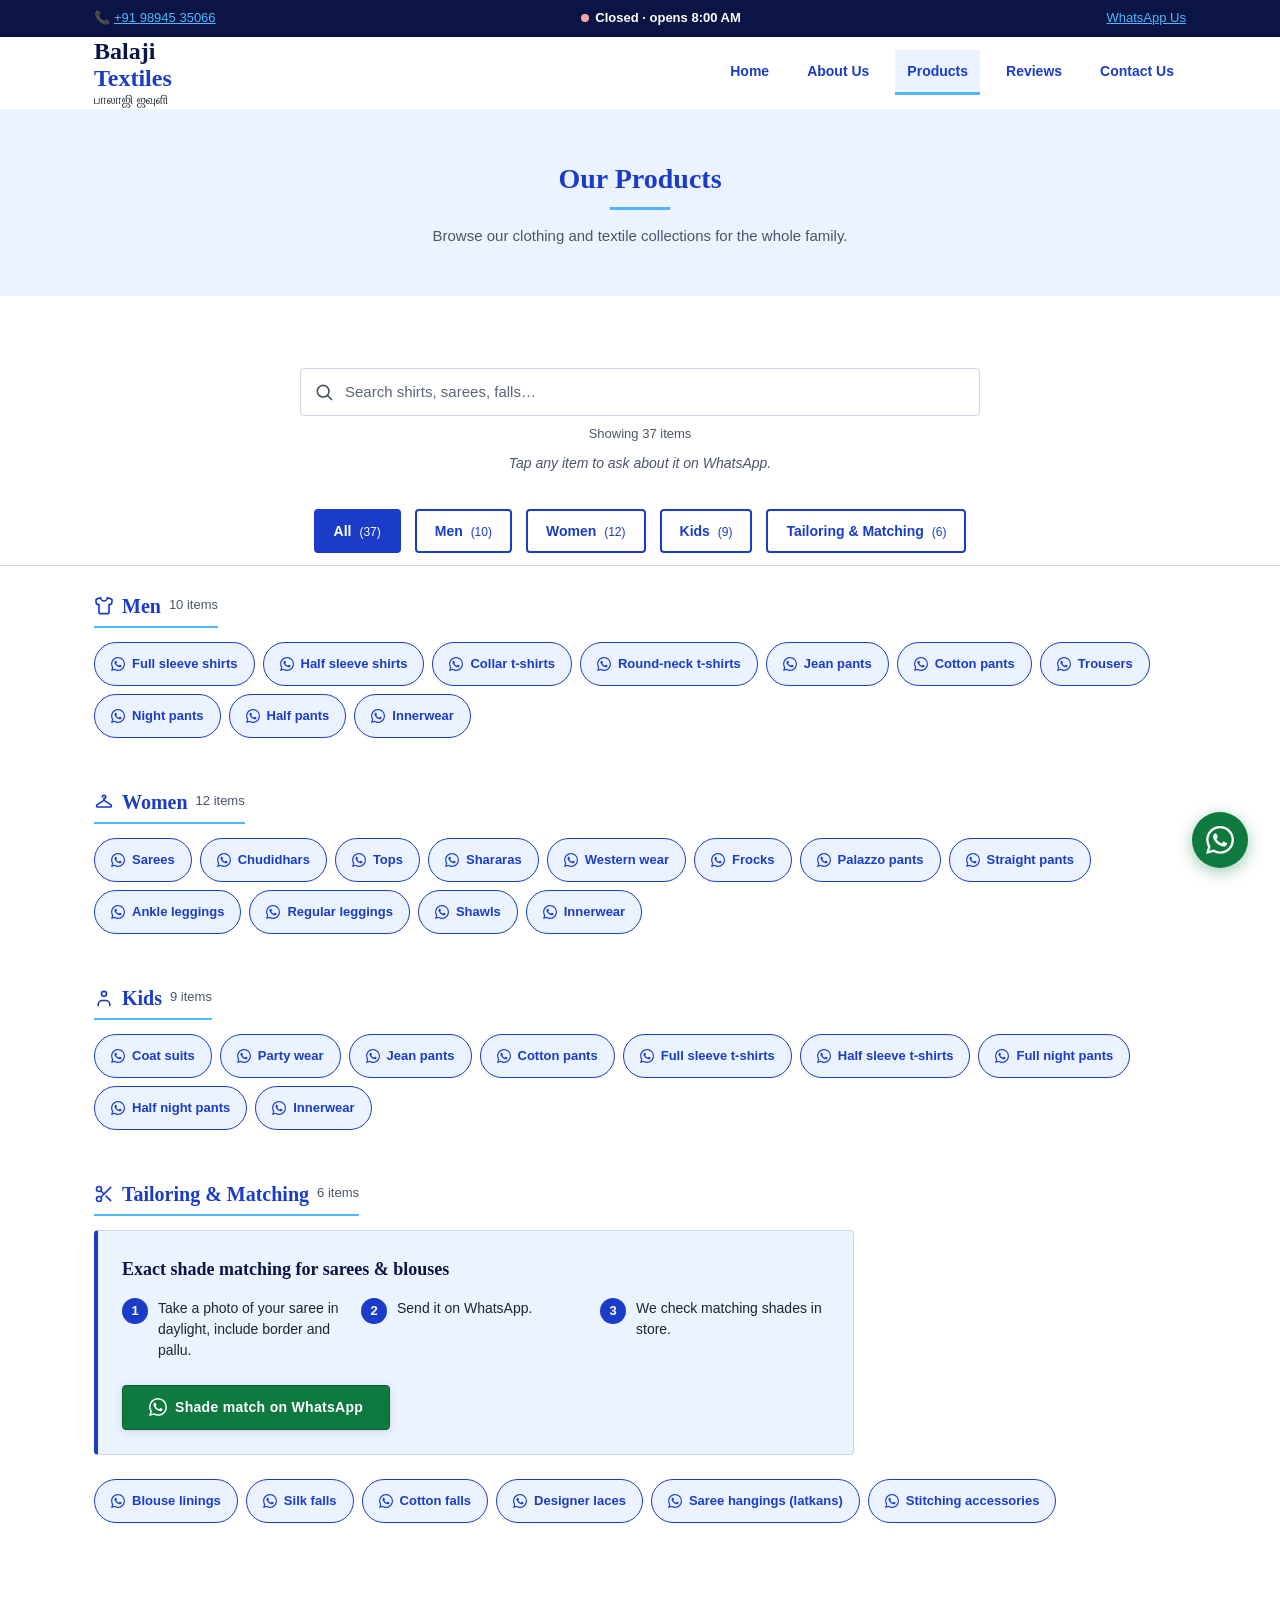
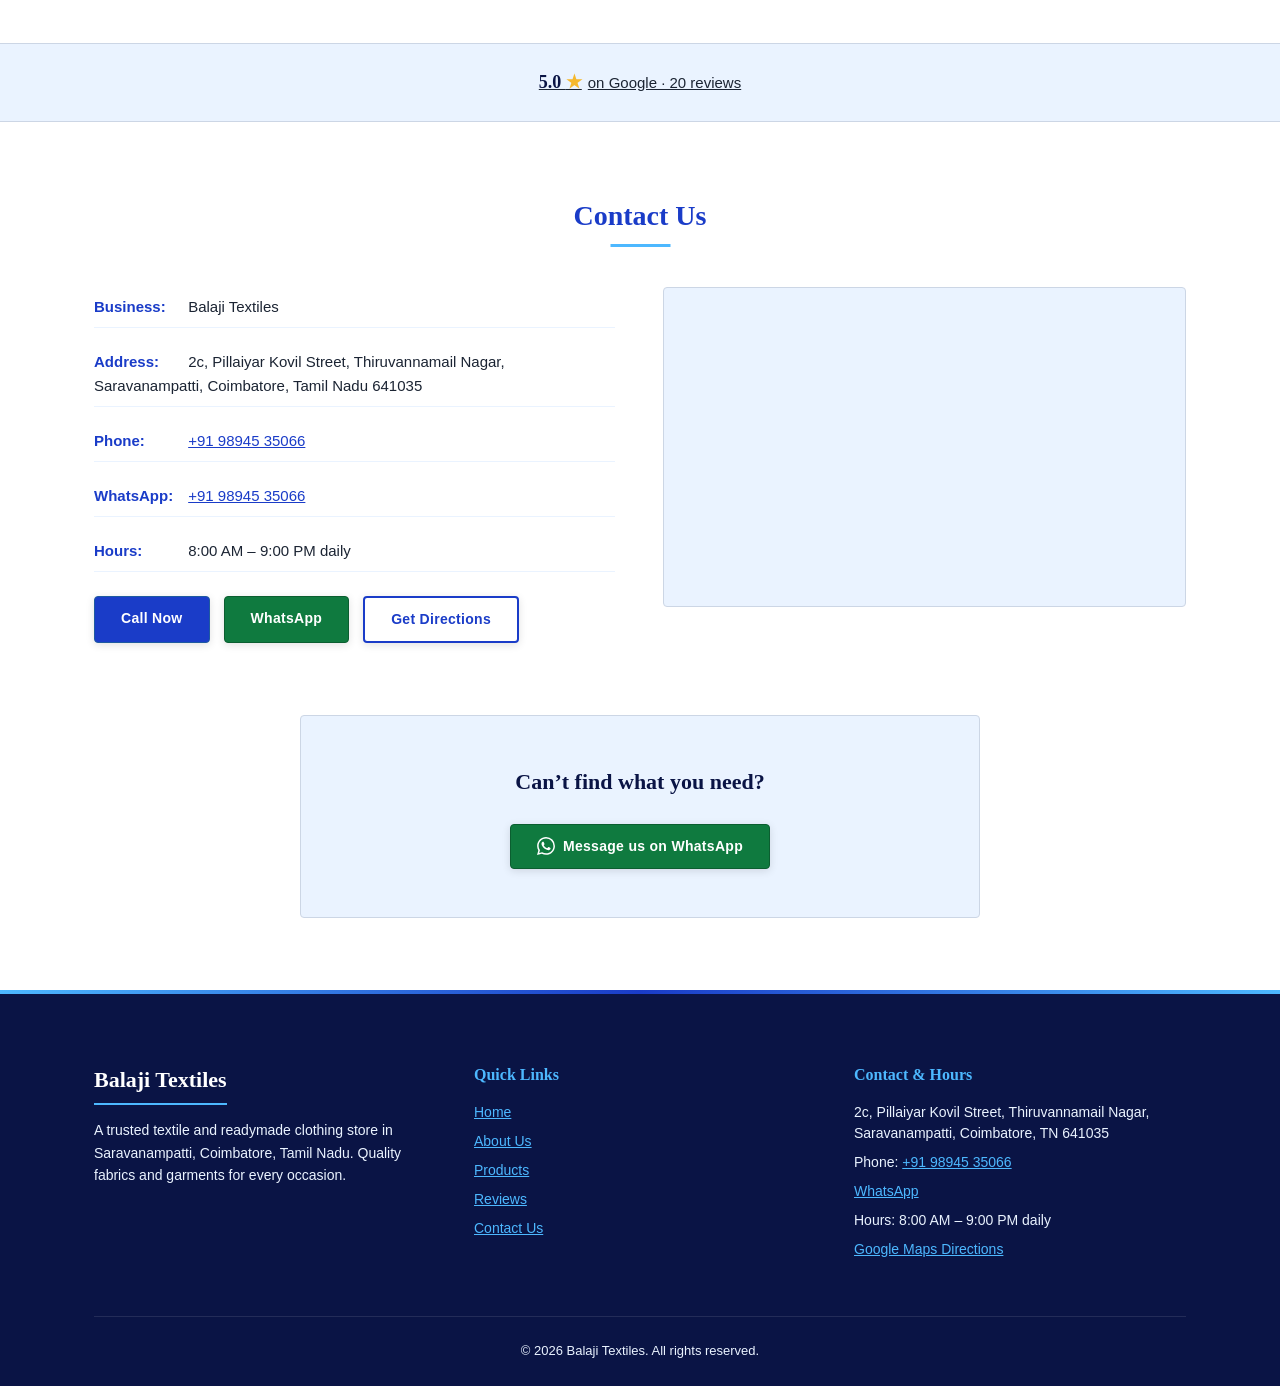
==== commit 92eeaaf0: "fix(products): remove breadcrumb and 320px body overflow" ====
--- a/products.html
+++ b/products.html
@@ -85,11 +85,6 @@
     <!-- Page Title -->
     <section class="page-title-section">
       <div class="container">
-        <nav class="breadcrumb" aria-label="Breadcrumb">
-          <a href="index.html">&larr; Home</a>
-          <span aria-hidden="true">/</span>
-          <span aria-current="page">Products</span>
-        </nav>
         <h1 class="section-title">Our Products</h1>
         <p class="page-subtitle">Browse our clothing and textile collections for the whole family.</p>
       </div>
--- a/styles.css
+++ b/styles.css
@@ -56,7 +56,6 @@
   color: var(--text);
   line-height: 1.6;
   font-size: 15px;
-  min-width: 320px;
   padding-bottom: 0;
 }
 
@@ -873,26 +872,6 @@
   margin-bottom: 8px;
 }
 
-.breadcrumb {
-  display: flex;
-  align-items: center;
-  justify-content: center;
-  flex-wrap: wrap;
-  gap: 8px;
-  margin-bottom: var(--spacing-sm);
-  font-size: 13px;
-  color: var(--text-muted);
-}
-
-.breadcrumb a {
-  color: var(--blue);
-  text-decoration: underline;
-}
-
-.breadcrumb a:hover {
-  text-decoration: none;
-}
-
 .page-subtitle {
   font-size: 15px;
   color: var(--text-muted);
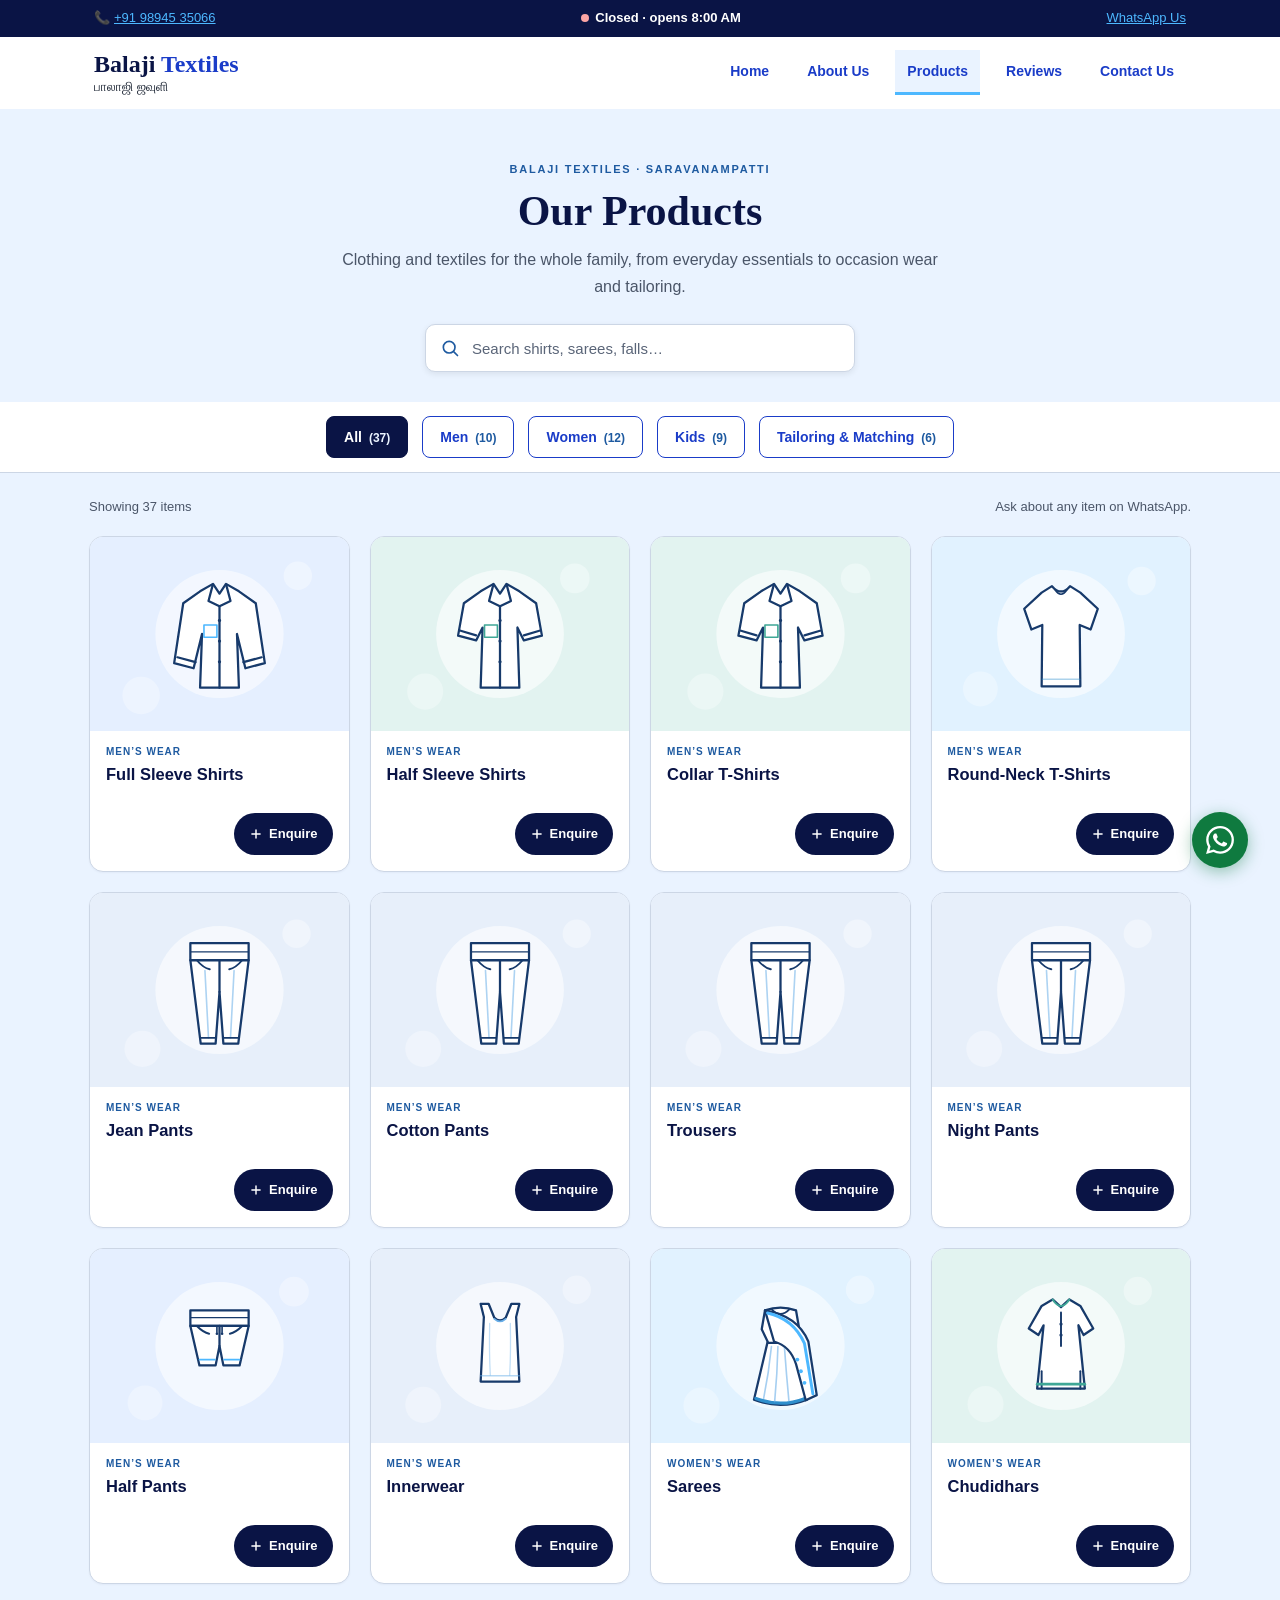
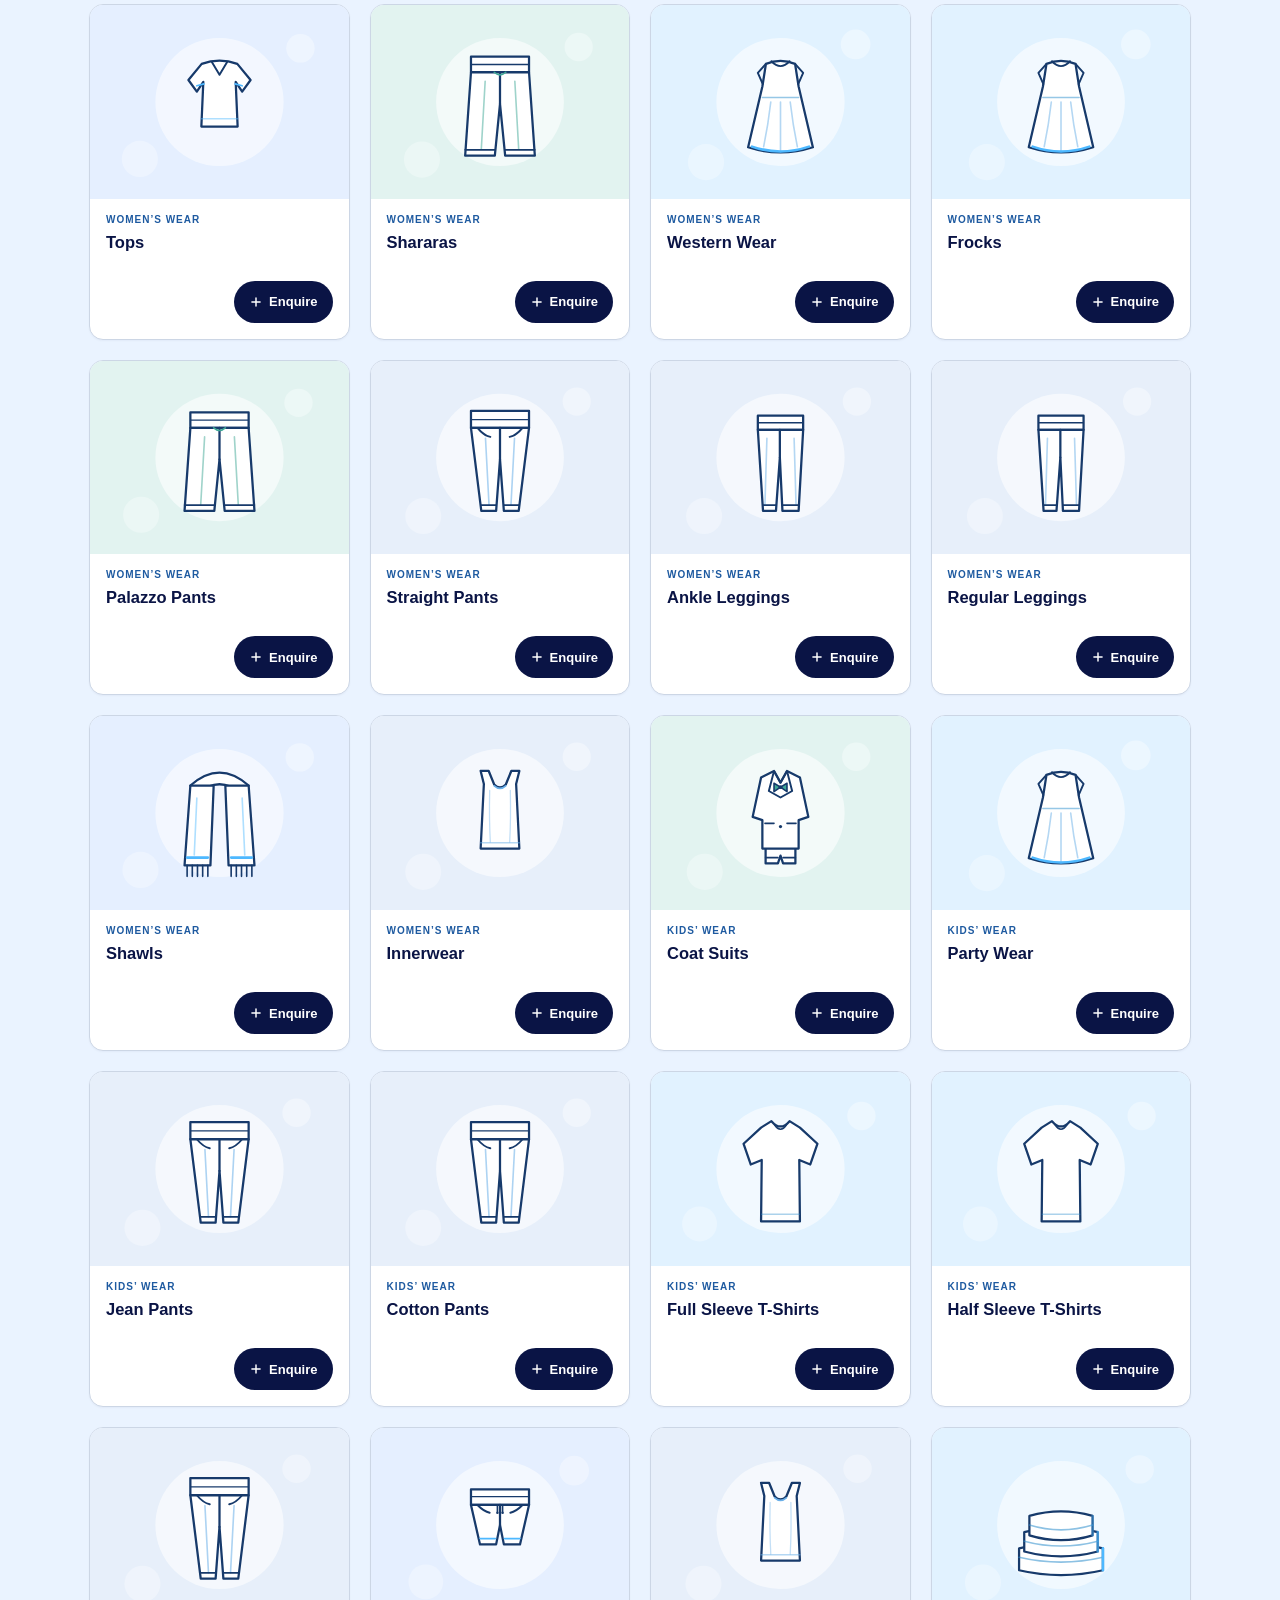
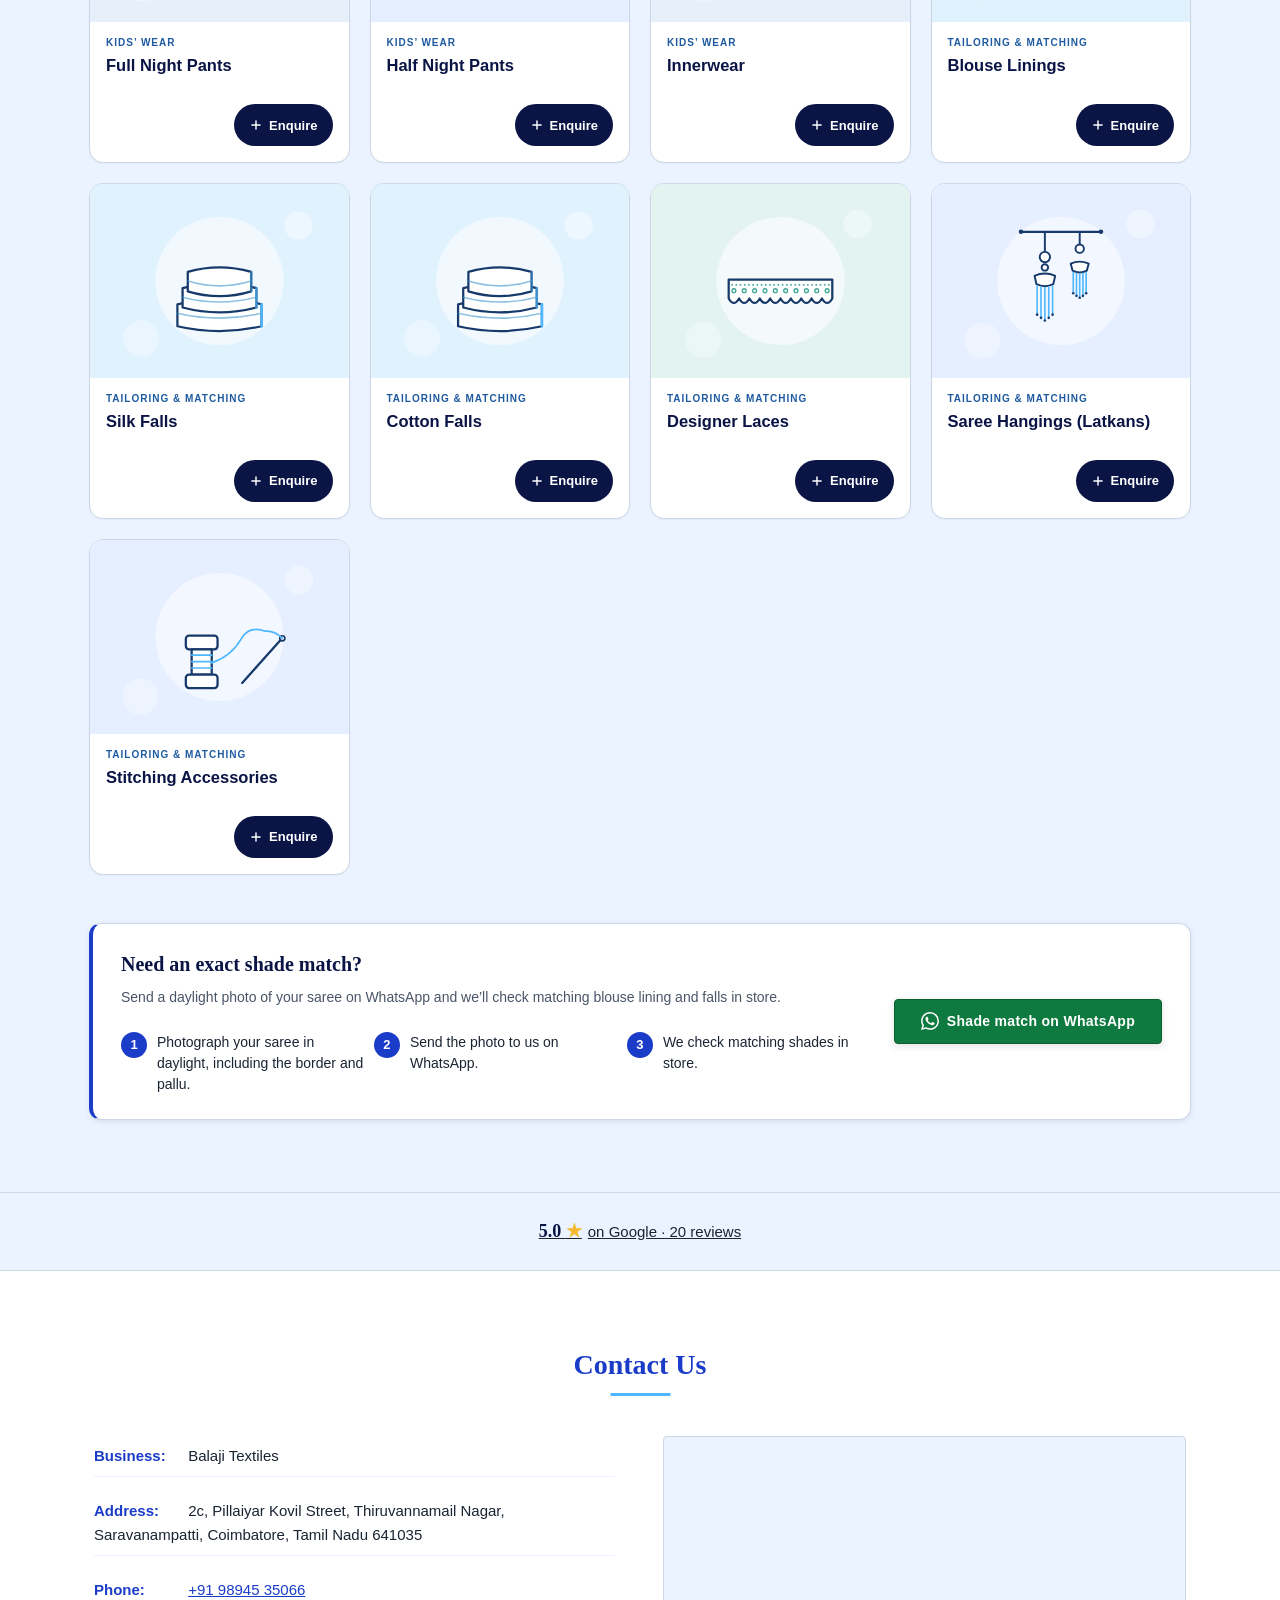
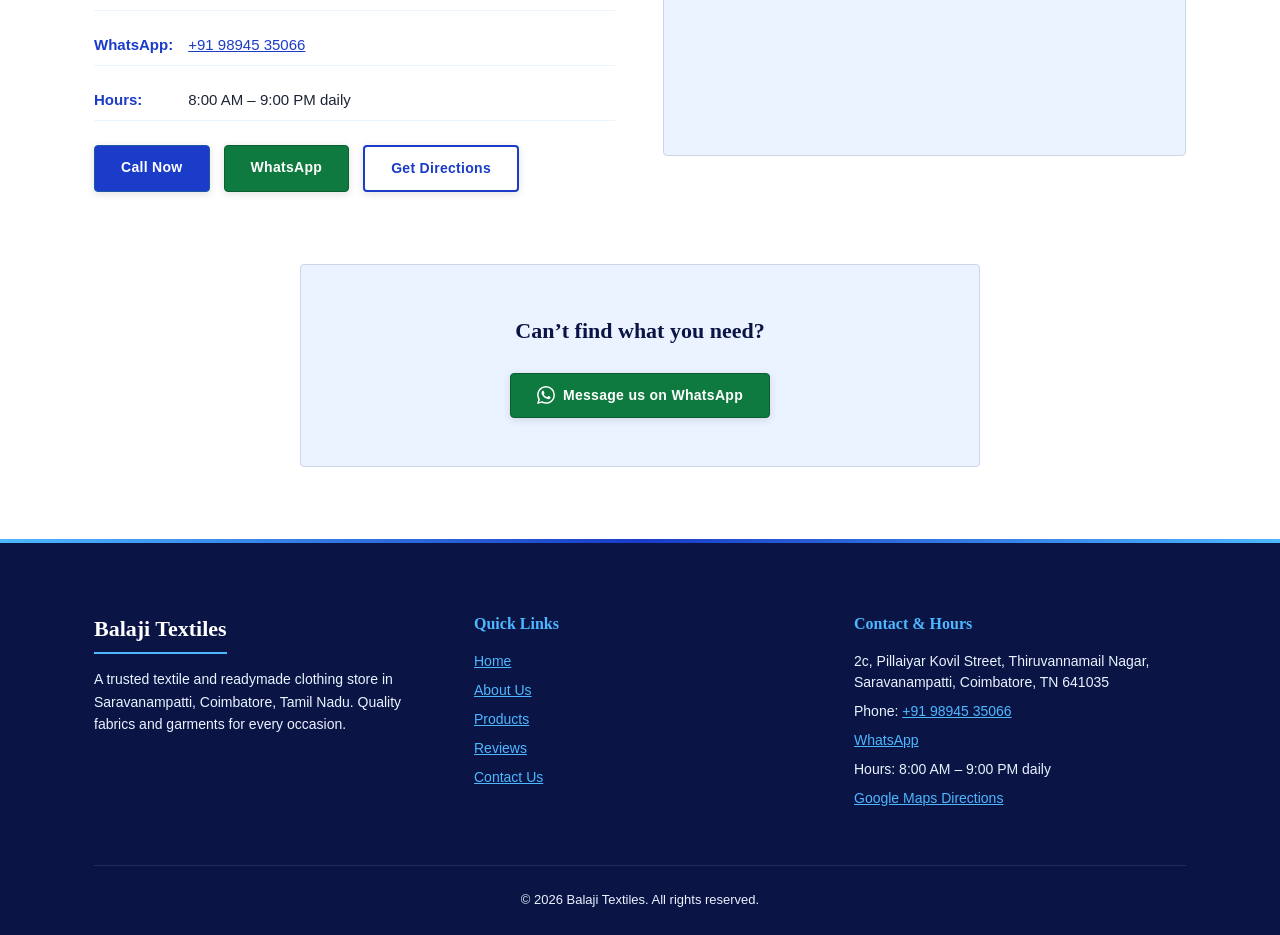
==== commit bfb6ddd8: "feat(products): redesign catalogue with product cards and WhatsApp enquiries - Replace grouped text " ====
--- a/products.html
+++ b/products.html
@@ -29,7 +29,7 @@
   <link rel="preconnect" href="https://fonts.gstatic.com" crossorigin />
   <link href="https://fonts.googleapis.com/css2?family=Playfair+Display:ital,wght@0,400;0,600;0,700;1,400&family=Lato:wght@300;400;600;700&family=Noto+Sans+Tamil:wght@400;600;700&display=swap" rel="stylesheet" />
   <link rel="stylesheet" href="styles.css" />
-  <noscript><style>.reveal { opacity: 1; transform: none; } .products-tools, .tabs-sticky { display: none; }</style></noscript>
+  <noscript><style>.reveal { opacity: 1; transform: none; } .catalogue-search, .tabs-sticky, .catalogue-meta { display: none; }</style></noscript>
   <link rel="icon" type="image/svg+xml" href="data:image/svg+xml,%3Csvg xmlns='http://www.w3.org/2000/svg' viewBox='0 0 100 100'%3E%3Crect width='100' height='100' fill='%230A1445' rx='10'/%3E%3Ctext x='50' y='60' font-family='serif' font-size='50' fill='%23FFFFFF' text-anchor='middle'%3EBT%3C/text%3E%3C/svg%3E" />
 </head>
 <body>
@@ -82,158 +82,636 @@
 
   <main id="main-content">
 
-    <!-- Page Title -->
-    <section class="page-title-section">
+    <!-- Catalogue intro -->
+    <section class="catalogue-hero">
       <div class="container">
-        <h1 class="section-title">Our Products</h1>
-        <p class="page-subtitle">Browse our clothing and textile collections for the whole family.</p>
+        <p class="catalogue-eyebrow">Balaji Textiles &middot; Saravanampatti</p>
+        <h1 class="catalogue-title">Our Products</h1>
+        <p class="catalogue-subtitle">Clothing and textiles for the whole family, from everyday essentials to occasion wear and tailoring.</p>
+        <div class="product-search catalogue-search">
+          <label class="visually-hidden" for="product-search">Search products</label>
+          <svg class="search-icon" width="20" height="20" viewBox="0 0 24 24" fill="none" stroke="currentColor" stroke-width="2" stroke-linecap="round" aria-hidden="true" focusable="false"><circle cx="11" cy="11" r="7"/><line x1="21" y1="21" x2="16.65" y2="16.65"/></svg>
+          <input type="search" id="product-search" placeholder="Search shirts, sarees, falls&hellip;" autocomplete="off" />
+        </div>
       </div>
     </section>
 
-    <!-- Products -->
-    <section class="products" aria-labelledby="catalogue-heading">
-      <div class="container">
-        <h2 class="visually-hidden" id="catalogue-heading">Product catalogue</h2>
-        <div class="products-tools">
-          <div class="product-search">
-            <label class="visually-hidden" for="product-search">Search products</label>
-            <svg class="search-icon" width="20" height="20" viewBox="0 0 24 24" fill="none" stroke="currentColor" stroke-width="2" stroke-linecap="round" aria-hidden="true" focusable="false"><circle cx="11" cy="11" r="7"/><line x1="21" y1="21" x2="16.65" y2="16.65"/></svg>
-            <input type="search" id="product-search" placeholder="Search shirts, sarees, falls&hellip;" autocomplete="off" />
-          </div>
-          <p class="results-count" id="results-count" role="status" aria-live="polite">Showing 37 items</p>
-          <p class="products-hint">Tap any item to ask about it on WhatsApp.</p>
-        </div>
-      </div>
-
-      <!-- Sticky category tabs -->
+    <!-- Product catalogue -->
+    <section class="catalogue" aria-labelledby="catalogue-heading">
+      <h2 class="visually-hidden" id="catalogue-heading">Product catalogue</h2>
+
       <div class="tabs-sticky">
         <div class="container">
           <div class="tabs-wrap">
             <div class="product-tabs" id="product-tabs" role="group" aria-label="Filter products by category">
-              <button type="button" class="tab-btn active" data-filter="all" aria-pressed="true" aria-controls="product-list">All <span class="count"></span></button>
-              <button type="button" class="tab-btn" data-filter="men" aria-pressed="false" aria-controls="product-list">Men <span class="count"></span></button>
-              <button type="button" class="tab-btn" data-filter="women" aria-pressed="false" aria-controls="product-list">Women <span class="count"></span></button>
-              <button type="button" class="tab-btn" data-filter="kids" aria-pressed="false" aria-controls="product-list">Kids <span class="count"></span></button>
-              <button type="button" class="tab-btn" data-filter="tailoring" aria-pressed="false" aria-controls="product-list">Tailoring &amp; Matching <span class="count"></span></button>
+              <button type="button" class="tab-btn active" data-filter="all" aria-pressed="true" aria-controls="product-grid">All <span class="count"></span></button>
+              <button type="button" class="tab-btn" data-filter="men" aria-pressed="false" aria-controls="product-grid">Men <span class="count"></span></button>
+              <button type="button" class="tab-btn" data-filter="women" aria-pressed="false" aria-controls="product-grid">Women <span class="count"></span></button>
+              <button type="button" class="tab-btn" data-filter="kids" aria-pressed="false" aria-controls="product-grid">Kids <span class="count"></span></button>
+              <button type="button" class="tab-btn" data-filter="tailoring" aria-pressed="false" aria-controls="product-grid">Tailoring &amp; Matching <span class="count"></span></button>
             </div>
           </div>
         </div>
       </div>
 
-      <div class="container" id="product-list">
-
-        <!-- Men's group -->
-        <div class="product-group" data-category="men">
-          <h3 class="group-title">
-            <svg class="group-icon" width="20" height="20" viewBox="0 0 24 24" fill="none" stroke="currentColor" stroke-width="2" stroke-linecap="round" stroke-linejoin="round" aria-hidden="true" focusable="false"><path d="M20.38 3.46 16 2a4 4 0 0 1-8 0L3.62 3.46a2 2 0 0 0-1.34 2.23l.58 3.57a1 1 0 0 0 .99.84H6v10a1 1 0 0 0 1 1h10a1 1 0 0 0 1-1V10h2.15a1 1 0 0 0 .99-.84l.58-3.57a2 2 0 0 0-1.34-2.23z"/></svg>
-            Men
-            <span class="group-count">10 items</span>
-          </h3>
-          <div class="pill-grid">
-            <a href="https://wa.me/919894535066?text=Hi%20Balaji%20Textiles%2C%20I%27m%20interested%20in%20Men%3A%20Full%20sleeve%20shirts.%20Is%20it%20available%3F" target="_blank" rel="noopener" class="pill" data-category="men"><svg class="pill-icon" aria-hidden="true" focusable="false"><use href="#icon-whatsapp"></use></svg>Full sleeve shirts</a>
-            <a href="https://wa.me/919894535066?text=Hi%20Balaji%20Textiles%2C%20I%27m%20interested%20in%20Men%3A%20Half%20sleeve%20shirts.%20Is%20it%20available%3F" target="_blank" rel="noopener" class="pill" data-category="men"><svg class="pill-icon" aria-hidden="true" focusable="false"><use href="#icon-whatsapp"></use></svg>Half sleeve shirts</a>
-            <a href="https://wa.me/919894535066?text=Hi%20Balaji%20Textiles%2C%20I%27m%20interested%20in%20Men%3A%20Collar%20t-shirts.%20Is%20it%20available%3F" target="_blank" rel="noopener" class="pill" data-category="men"><svg class="pill-icon" aria-hidden="true" focusable="false"><use href="#icon-whatsapp"></use></svg>Collar t-shirts</a>
-            <a href="https://wa.me/919894535066?text=Hi%20Balaji%20Textiles%2C%20I%27m%20interested%20in%20Men%3A%20Round-neck%20t-shirts.%20Is%20it%20available%3F" target="_blank" rel="noopener" class="pill" data-category="men"><svg class="pill-icon" aria-hidden="true" focusable="false"><use href="#icon-whatsapp"></use></svg>Round-neck t-shirts</a>
-            <a href="https://wa.me/919894535066?text=Hi%20Balaji%20Textiles%2C%20I%27m%20interested%20in%20Men%3A%20Jean%20pants.%20Is%20it%20available%3F" target="_blank" rel="noopener" class="pill" data-category="men"><svg class="pill-icon" aria-hidden="true" focusable="false"><use href="#icon-whatsapp"></use></svg>Jean pants</a>
-            <a href="https://wa.me/919894535066?text=Hi%20Balaji%20Textiles%2C%20I%27m%20interested%20in%20Men%3A%20Cotton%20pants.%20Is%20it%20available%3F" target="_blank" rel="noopener" class="pill" data-category="men"><svg class="pill-icon" aria-hidden="true" focusable="false"><use href="#icon-whatsapp"></use></svg>Cotton pants</a>
-            <a href="https://wa.me/919894535066?text=Hi%20Balaji%20Textiles%2C%20I%27m%20interested%20in%20Men%3A%20Trousers.%20Is%20it%20available%3F" target="_blank" rel="noopener" class="pill" data-category="men"><svg class="pill-icon" aria-hidden="true" focusable="false"><use href="#icon-whatsapp"></use></svg>Trousers</a>
-            <a href="https://wa.me/919894535066?text=Hi%20Balaji%20Textiles%2C%20I%27m%20interested%20in%20Men%3A%20Night%20pants.%20Is%20it%20available%3F" target="_blank" rel="noopener" class="pill" data-category="men"><svg class="pill-icon" aria-hidden="true" focusable="false"><use href="#icon-whatsapp"></use></svg>Night pants</a>
-            <a href="https://wa.me/919894535066?text=Hi%20Balaji%20Textiles%2C%20I%27m%20interested%20in%20Men%3A%20Half%20pants.%20Is%20it%20available%3F" target="_blank" rel="noopener" class="pill" data-category="men"><svg class="pill-icon" aria-hidden="true" focusable="false"><use href="#icon-whatsapp"></use></svg>Half pants</a>
-            <a href="https://wa.me/919894535066?text=Hi%20Balaji%20Textiles%2C%20I%27m%20interested%20in%20Men%3A%20Innerwear.%20Is%20it%20available%3F" target="_blank" rel="noopener" class="pill" data-category="men"><svg class="pill-icon" aria-hidden="true" focusable="false"><use href="#icon-whatsapp"></use></svg>Innerwear</a>
-          </div>
-        </div>
-
-        <!-- Women's group -->
-        <div class="product-group" data-category="women">
-          <h3 class="group-title">
-            <svg class="group-icon" width="20" height="20" viewBox="0 0 24 24" fill="none" stroke="currentColor" stroke-width="2" stroke-linecap="round" stroke-linejoin="round" aria-hidden="true" focusable="false"><path d="M12 8a2 2 0 1 0-2-2"/><path d="M12 8v2l8.5 5.5a1.5 1.5 0 0 1-.8 2.5H4.3a1.5 1.5 0 0 1-.8-2.5L12 10"/></svg>
-            Women
-            <span class="group-count">12 items</span>
-          </h3>
-          <div class="pill-grid">
-            <a href="https://wa.me/919894535066?text=Hi%20Balaji%20Textiles%2C%20I%27m%20interested%20in%20Women%3A%20Sarees.%20Is%20it%20available%3F" target="_blank" rel="noopener" class="pill" data-category="women"><svg class="pill-icon" aria-hidden="true" focusable="false"><use href="#icon-whatsapp"></use></svg>Sarees</a>
-            <a href="https://wa.me/919894535066?text=Hi%20Balaji%20Textiles%2C%20I%27m%20interested%20in%20Women%3A%20Chudidhars.%20Is%20it%20available%3F" target="_blank" rel="noopener" class="pill" data-category="women"><svg class="pill-icon" aria-hidden="true" focusable="false"><use href="#icon-whatsapp"></use></svg>Chudidhars</a>
-            <a href="https://wa.me/919894535066?text=Hi%20Balaji%20Textiles%2C%20I%27m%20interested%20in%20Women%3A%20Tops.%20Is%20it%20available%3F" target="_blank" rel="noopener" class="pill" data-category="women"><svg class="pill-icon" aria-hidden="true" focusable="false"><use href="#icon-whatsapp"></use></svg>Tops</a>
-            <a href="https://wa.me/919894535066?text=Hi%20Balaji%20Textiles%2C%20I%27m%20interested%20in%20Women%3A%20Shararas.%20Is%20it%20available%3F" target="_blank" rel="noopener" class="pill" data-category="women"><svg class="pill-icon" aria-hidden="true" focusable="false"><use href="#icon-whatsapp"></use></svg>Shararas</a>
-            <a href="https://wa.me/919894535066?text=Hi%20Balaji%20Textiles%2C%20I%27m%20interested%20in%20Women%3A%20Western%20wear.%20Is%20it%20available%3F" target="_blank" rel="noopener" class="pill" data-category="women"><svg class="pill-icon" aria-hidden="true" focusable="false"><use href="#icon-whatsapp"></use></svg>Western wear</a>
-            <a href="https://wa.me/919894535066?text=Hi%20Balaji%20Textiles%2C%20I%27m%20interested%20in%20Women%3A%20Frocks.%20Is%20it%20available%3F" target="_blank" rel="noopener" class="pill" data-category="women"><svg class="pill-icon" aria-hidden="true" focusable="false"><use href="#icon-whatsapp"></use></svg>Frocks</a>
-            <a href="https://wa.me/919894535066?text=Hi%20Balaji%20Textiles%2C%20I%27m%20interested%20in%20Women%3A%20Palazzo%20pants.%20Is%20it%20available%3F" target="_blank" rel="noopener" class="pill" data-category="women"><svg class="pill-icon" aria-hidden="true" focusable="false"><use href="#icon-whatsapp"></use></svg>Palazzo pants</a>
-            <a href="https://wa.me/919894535066?text=Hi%20Balaji%20Textiles%2C%20I%27m%20interested%20in%20Women%3A%20Straight%20pants.%20Is%20it%20available%3F" target="_blank" rel="noopener" class="pill" data-category="women"><svg class="pill-icon" aria-hidden="true" focusable="false"><use href="#icon-whatsapp"></use></svg>Straight pants</a>
-            <a href="https://wa.me/919894535066?text=Hi%20Balaji%20Textiles%2C%20I%27m%20interested%20in%20Women%3A%20Ankle%20leggings.%20Is%20it%20available%3F" target="_blank" rel="noopener" class="pill" data-category="women"><svg class="pill-icon" aria-hidden="true" focusable="false"><use href="#icon-whatsapp"></use></svg>Ankle leggings</a>
-            <a href="https://wa.me/919894535066?text=Hi%20Balaji%20Textiles%2C%20I%27m%20interested%20in%20Women%3A%20Regular%20leggings.%20Is%20it%20available%3F" target="_blank" rel="noopener" class="pill" data-category="women"><svg class="pill-icon" aria-hidden="true" focusable="false"><use href="#icon-whatsapp"></use></svg>Regular leggings</a>
-            <a href="https://wa.me/919894535066?text=Hi%20Balaji%20Textiles%2C%20I%27m%20interested%20in%20Women%3A%20Shawls.%20Is%20it%20available%3F" target="_blank" rel="noopener" class="pill" data-category="women"><svg class="pill-icon" aria-hidden="true" focusable="false"><use href="#icon-whatsapp"></use></svg>Shawls</a>
-            <a href="https://wa.me/919894535066?text=Hi%20Balaji%20Textiles%2C%20I%27m%20interested%20in%20Women%3A%20Innerwear.%20Is%20it%20available%3F" target="_blank" rel="noopener" class="pill" data-category="women"><svg class="pill-icon" aria-hidden="true" focusable="false"><use href="#icon-whatsapp"></use></svg>Innerwear</a>
-          </div>
-        </div>
-
-        <!-- Kids' group -->
-        <div class="product-group" data-category="kids">
-          <h3 class="group-title">
-            <svg class="group-icon" width="20" height="20" viewBox="0 0 24 24" fill="none" stroke="currentColor" stroke-width="2" stroke-linecap="round" stroke-linejoin="round" aria-hidden="true" focusable="false"><circle cx="12" cy="7" r="3"/><path d="M5 21v-1a5 5 0 0 1 5-5h4a5 5 0 0 1 5 5v1"/></svg>
-            Kids
-            <span class="group-count">9 items</span>
-          </h3>
-          <div class="pill-grid">
-            <a href="https://wa.me/919894535066?text=Hi%20Balaji%20Textiles%2C%20I%27m%20interested%20in%20Kids%3A%20Coat%20suits.%20Is%20it%20available%3F" target="_blank" rel="noopener" class="pill" data-category="kids"><svg class="pill-icon" aria-hidden="true" focusable="false"><use href="#icon-whatsapp"></use></svg>Coat suits</a>
-            <a href="https://wa.me/919894535066?text=Hi%20Balaji%20Textiles%2C%20I%27m%20interested%20in%20Kids%3A%20Party%20wear.%20Is%20it%20available%3F" target="_blank" rel="noopener" class="pill" data-category="kids"><svg class="pill-icon" aria-hidden="true" focusable="false"><use href="#icon-whatsapp"></use></svg>Party wear</a>
-            <a href="https://wa.me/919894535066?text=Hi%20Balaji%20Textiles%2C%20I%27m%20interested%20in%20Kids%3A%20Jean%20pants.%20Is%20it%20available%3F" target="_blank" rel="noopener" class="pill" data-category="kids"><svg class="pill-icon" aria-hidden="true" focusable="false"><use href="#icon-whatsapp"></use></svg>Jean pants</a>
-            <a href="https://wa.me/919894535066?text=Hi%20Balaji%20Textiles%2C%20I%27m%20interested%20in%20Kids%3A%20Cotton%20pants.%20Is%20it%20available%3F" target="_blank" rel="noopener" class="pill" data-category="kids"><svg class="pill-icon" aria-hidden="true" focusable="false"><use href="#icon-whatsapp"></use></svg>Cotton pants</a>
-            <a href="https://wa.me/919894535066?text=Hi%20Balaji%20Textiles%2C%20I%27m%20interested%20in%20Kids%3A%20Full%20sleeve%20t-shirts.%20Is%20it%20available%3F" target="_blank" rel="noopener" class="pill" data-category="kids"><svg class="pill-icon" aria-hidden="true" focusable="false"><use href="#icon-whatsapp"></use></svg>Full sleeve t-shirts</a>
-            <a href="https://wa.me/919894535066?text=Hi%20Balaji%20Textiles%2C%20I%27m%20interested%20in%20Kids%3A%20Half%20sleeve%20t-shirts.%20Is%20it%20available%3F" target="_blank" rel="noopener" class="pill" data-category="kids"><svg class="pill-icon" aria-hidden="true" focusable="false"><use href="#icon-whatsapp"></use></svg>Half sleeve t-shirts</a>
-            <a href="https://wa.me/919894535066?text=Hi%20Balaji%20Textiles%2C%20I%27m%20interested%20in%20Kids%3A%20Full%20night%20pants.%20Is%20it%20available%3F" target="_blank" rel="noopener" class="pill" data-category="kids"><svg class="pill-icon" aria-hidden="true" focusable="false"><use href="#icon-whatsapp"></use></svg>Full night pants</a>
-            <a href="https://wa.me/919894535066?text=Hi%20Balaji%20Textiles%2C%20I%27m%20interested%20in%20Kids%3A%20Half%20night%20pants.%20Is%20it%20available%3F" target="_blank" rel="noopener" class="pill" data-category="kids"><svg class="pill-icon" aria-hidden="true" focusable="false"><use href="#icon-whatsapp"></use></svg>Half night pants</a>
-            <a href="https://wa.me/919894535066?text=Hi%20Balaji%20Textiles%2C%20I%27m%20interested%20in%20Kids%3A%20Innerwear.%20Is%20it%20available%3F" target="_blank" rel="noopener" class="pill" data-category="kids"><svg class="pill-icon" aria-hidden="true" focusable="false"><use href="#icon-whatsapp"></use></svg>Innerwear</a>
-          </div>
-        </div>
-
-        <!-- Tailoring group -->
-        <div class="product-group" data-category="tailoring">
-          <h3 class="group-title">
-            <svg class="group-icon" width="20" height="20" viewBox="0 0 24 24" fill="none" stroke="currentColor" stroke-width="2" stroke-linecap="round" stroke-linejoin="round" aria-hidden="true" focusable="false"><circle cx="6" cy="6" r="3"/><circle cx="6" cy="18" r="3"/><line x1="20" y1="4" x2="8.12" y2="15.88"/><line x1="14.47" y1="14.48" x2="20" y2="20"/><line x1="8.12" y1="8.12" x2="12" y2="12"/></svg>
-            Tailoring &amp; Matching
-            <span class="group-count">6 items</span>
-          </h3>
-
-          <!-- Shade matching callout -->
-          <aside class="shade-callout" aria-labelledby="shade-callout-title">
-            <h4 id="shade-callout-title">Exact shade matching for sarees &amp; blouses</h4>
-            <ol class="shade-steps">
-              <li class="shade-step">
-                <span class="step-num" aria-hidden="true">1</span>
-                <span>Take a photo of your saree in daylight, include border and pallu.</span>
-              </li>
-              <li class="shade-step">
-                <span class="step-num" aria-hidden="true">2</span>
-                <span>Send it on WhatsApp.</span>
-              </li>
-              <li class="shade-step">
-                <span class="step-num" aria-hidden="true">3</span>
-                <span>We check matching shades in store.</span>
-              </li>
-            </ol>
-            <a class="btn btn-wa" href="https://wa.me/919894535066?text=Hi%20Balaji%20Textiles%2C%20I%27d%20like%20shade%20matching.%20I%27ll%20send%20a%20photo%20of%20my%20saree." target="_blank" rel="noopener">
-              <svg class="pill-icon" aria-hidden="true" focusable="false"><use href="#icon-whatsapp"></use></svg>
-              Shade match on WhatsApp
-            </a>
-          </aside>
-          <div class="pill-grid">
-            <a href="https://wa.me/919894535066?text=Hi%20Balaji%20Textiles%2C%20I%27m%20interested%20in%20Tailoring%20%26%20Matching%3A%20Blouse%20linings.%20Is%20it%20available%3F" target="_blank" rel="noopener" class="pill" data-category="tailoring"><svg class="pill-icon" aria-hidden="true" focusable="false"><use href="#icon-whatsapp"></use></svg>Blouse linings</a>
-            <a href="https://wa.me/919894535066?text=Hi%20Balaji%20Textiles%2C%20I%27m%20interested%20in%20Tailoring%20%26%20Matching%3A%20Silk%20falls.%20Is%20it%20available%3F" target="_blank" rel="noopener" class="pill" data-category="tailoring"><svg class="pill-icon" aria-hidden="true" focusable="false"><use href="#icon-whatsapp"></use></svg>Silk falls</a>
-            <a href="https://wa.me/919894535066?text=Hi%20Balaji%20Textiles%2C%20I%27m%20interested%20in%20Tailoring%20%26%20Matching%3A%20Cotton%20falls.%20Is%20it%20available%3F" target="_blank" rel="noopener" class="pill" data-category="tailoring"><svg class="pill-icon" aria-hidden="true" focusable="false"><use href="#icon-whatsapp"></use></svg>Cotton falls</a>
-            <a href="https://wa.me/919894535066?text=Hi%20Balaji%20Textiles%2C%20I%27m%20interested%20in%20Tailoring%20%26%20Matching%3A%20Designer%20laces.%20Is%20it%20available%3F" target="_blank" rel="noopener" class="pill" data-category="tailoring"><svg class="pill-icon" aria-hidden="true" focusable="false"><use href="#icon-whatsapp"></use></svg>Designer laces</a>
-            <a href="https://wa.me/919894535066?text=Hi%20Balaji%20Textiles%2C%20I%27m%20interested%20in%20Tailoring%20%26%20Matching%3A%20Saree%20hangings%20(latkans).%20Is%20it%20available%3F" target="_blank" rel="noopener" class="pill" data-category="tailoring"><svg class="pill-icon" aria-hidden="true" focusable="false"><use href="#icon-whatsapp"></use></svg>Saree hangings (latkans)</a>
-            <a href="https://wa.me/919894535066?text=Hi%20Balaji%20Textiles%2C%20I%27m%20interested%20in%20Tailoring%20%26%20Matching%3A%20Stitching%20accessories.%20Is%20it%20available%3F" target="_blank" rel="noopener" class="pill" data-category="tailoring"><svg class="pill-icon" aria-hidden="true" focusable="false"><use href="#icon-whatsapp"></use></svg>Stitching accessories</a>
-          </div>
-        </div>
-
-        <!-- Empty search state -->
+      <div class="container catalogue-container">
+        <div class="catalogue-meta">
+          <p class="results-count" id="results-count" role="status" aria-live="polite"></p>
+          <p class="products-hint">Ask about any item on WhatsApp.</p>
+        </div>
+
+        <div class="product-grid" id="product-grid">
+          <!-- 37 products. Replace each placeholder SVG with a real 4:3 photo and update the alt text when available. -->
+            <!-- Full Sleeve Shirts -->
+            <article class="product-card" data-category="men">
+              <div class="product-media">
+                <img src="images/products/shirt-long.svg" alt="" width="800" height="600" loading="lazy" decoding="async" />
+              </div>
+              <div class="product-card-body">
+                <p class="product-category">Men&rsquo;s Wear</p>
+                <h3 class="product-name">Full Sleeve Shirts</h3>
+                <a class="product-enquire" href="https://wa.me/919894535066?text=Hello%20Balaji%20Textiles%2C%20I%20am%20interested%20in%20Men's%20Full%20Sleeve%20Shirts.%20Could%20you%20please%20share%20the%20available%20options%20and%20prices%3F" target="_blank" rel="noopener" aria-label="Enquire about Full Sleeve Shirts on WhatsApp">
+                  <svg class="enquire-icon" width="14" height="14" viewBox="0 0 24 24" fill="none" stroke="currentColor" stroke-width="2.5" stroke-linecap="round" aria-hidden="true" focusable="false"><path d="M12 5v14M5 12h14"/></svg>
+                  Enquire
+                </a>
+              </div>
+            </article>
+
+            <!-- Half Sleeve Shirts -->
+            <article class="product-card" data-category="men">
+              <div class="product-media">
+                <img src="images/products/shirt-short.svg" alt="" width="800" height="600" loading="lazy" decoding="async" />
+              </div>
+              <div class="product-card-body">
+                <p class="product-category">Men&rsquo;s Wear</p>
+                <h3 class="product-name">Half Sleeve Shirts</h3>
+                <a class="product-enquire" href="https://wa.me/919894535066?text=Hello%20Balaji%20Textiles%2C%20I%20am%20interested%20in%20Men's%20Half%20Sleeve%20Shirts.%20Could%20you%20please%20share%20the%20available%20options%20and%20prices%3F" target="_blank" rel="noopener" aria-label="Enquire about Half Sleeve Shirts on WhatsApp">
+                  <svg class="enquire-icon" width="14" height="14" viewBox="0 0 24 24" fill="none" stroke="currentColor" stroke-width="2.5" stroke-linecap="round" aria-hidden="true" focusable="false"><path d="M12 5v14M5 12h14"/></svg>
+                  Enquire
+                </a>
+              </div>
+            </article>
+
+            <!-- Collar T-Shirts -->
+            <article class="product-card" data-category="men">
+              <div class="product-media">
+                <img src="images/products/shirt-short.svg" alt="" width="800" height="600" loading="lazy" decoding="async" />
+              </div>
+              <div class="product-card-body">
+                <p class="product-category">Men&rsquo;s Wear</p>
+                <h3 class="product-name">Collar T-Shirts</h3>
+                <a class="product-enquire" href="https://wa.me/919894535066?text=Hello%20Balaji%20Textiles%2C%20I%20am%20interested%20in%20Men's%20Collar%20T-Shirts.%20Could%20you%20please%20share%20the%20available%20options%20and%20prices%3F" target="_blank" rel="noopener" aria-label="Enquire about Collar T-Shirts on WhatsApp">
+                  <svg class="enquire-icon" width="14" height="14" viewBox="0 0 24 24" fill="none" stroke="currentColor" stroke-width="2.5" stroke-linecap="round" aria-hidden="true" focusable="false"><path d="M12 5v14M5 12h14"/></svg>
+                  Enquire
+                </a>
+              </div>
+            </article>
+
+            <!-- Round-Neck T-Shirts -->
+            <article class="product-card" data-category="men">
+              <div class="product-media">
+                <img src="images/products/tshirt.svg" alt="" width="800" height="600" loading="lazy" decoding="async" />
+              </div>
+              <div class="product-card-body">
+                <p class="product-category">Men&rsquo;s Wear</p>
+                <h3 class="product-name">Round-Neck T-Shirts</h3>
+                <a class="product-enquire" href="https://wa.me/919894535066?text=Hello%20Balaji%20Textiles%2C%20I%20am%20interested%20in%20Men's%20Round-Neck%20T-Shirts.%20Could%20you%20please%20share%20the%20available%20options%20and%20prices%3F" target="_blank" rel="noopener" aria-label="Enquire about Round-Neck T-Shirts on WhatsApp">
+                  <svg class="enquire-icon" width="14" height="14" viewBox="0 0 24 24" fill="none" stroke="currentColor" stroke-width="2.5" stroke-linecap="round" aria-hidden="true" focusable="false"><path d="M12 5v14M5 12h14"/></svg>
+                  Enquire
+                </a>
+              </div>
+            </article>
+
+            <!-- Jean Pants -->
+            <article class="product-card" data-category="men">
+              <div class="product-media">
+                <img src="images/products/trousers.svg" alt="" width="800" height="600" loading="lazy" decoding="async" />
+              </div>
+              <div class="product-card-body">
+                <p class="product-category">Men&rsquo;s Wear</p>
+                <h3 class="product-name">Jean Pants</h3>
+                <a class="product-enquire" href="https://wa.me/919894535066?text=Hello%20Balaji%20Textiles%2C%20I%20am%20interested%20in%20Men's%20Jean%20Pants.%20Could%20you%20please%20share%20the%20available%20options%20and%20prices%3F" target="_blank" rel="noopener" aria-label="Enquire about Jean Pants on WhatsApp">
+                  <svg class="enquire-icon" width="14" height="14" viewBox="0 0 24 24" fill="none" stroke="currentColor" stroke-width="2.5" stroke-linecap="round" aria-hidden="true" focusable="false"><path d="M12 5v14M5 12h14"/></svg>
+                  Enquire
+                </a>
+              </div>
+            </article>
+
+            <!-- Cotton Pants -->
+            <article class="product-card" data-category="men">
+              <div class="product-media">
+                <img src="images/products/trousers.svg" alt="" width="800" height="600" loading="lazy" decoding="async" />
+              </div>
+              <div class="product-card-body">
+                <p class="product-category">Men&rsquo;s Wear</p>
+                <h3 class="product-name">Cotton Pants</h3>
+                <a class="product-enquire" href="https://wa.me/919894535066?text=Hello%20Balaji%20Textiles%2C%20I%20am%20interested%20in%20Men's%20Cotton%20Pants.%20Could%20you%20please%20share%20the%20available%20options%20and%20prices%3F" target="_blank" rel="noopener" aria-label="Enquire about Cotton Pants on WhatsApp">
+                  <svg class="enquire-icon" width="14" height="14" viewBox="0 0 24 24" fill="none" stroke="currentColor" stroke-width="2.5" stroke-linecap="round" aria-hidden="true" focusable="false"><path d="M12 5v14M5 12h14"/></svg>
+                  Enquire
+                </a>
+              </div>
+            </article>
+
+            <!-- Trousers -->
+            <article class="product-card" data-category="men">
+              <div class="product-media">
+                <img src="images/products/trousers.svg" alt="" width="800" height="600" loading="lazy" decoding="async" />
+              </div>
+              <div class="product-card-body">
+                <p class="product-category">Men&rsquo;s Wear</p>
+                <h3 class="product-name">Trousers</h3>
+                <a class="product-enquire" href="https://wa.me/919894535066?text=Hello%20Balaji%20Textiles%2C%20I%20am%20interested%20in%20Men's%20Trousers.%20Could%20you%20please%20share%20the%20available%20options%20and%20prices%3F" target="_blank" rel="noopener" aria-label="Enquire about Trousers on WhatsApp">
+                  <svg class="enquire-icon" width="14" height="14" viewBox="0 0 24 24" fill="none" stroke="currentColor" stroke-width="2.5" stroke-linecap="round" aria-hidden="true" focusable="false"><path d="M12 5v14M5 12h14"/></svg>
+                  Enquire
+                </a>
+              </div>
+            </article>
+
+            <!-- Night Pants -->
+            <article class="product-card" data-category="men">
+              <div class="product-media">
+                <img src="images/products/trousers.svg" alt="" width="800" height="600" loading="lazy" decoding="async" />
+              </div>
+              <div class="product-card-body">
+                <p class="product-category">Men&rsquo;s Wear</p>
+                <h3 class="product-name">Night Pants</h3>
+                <a class="product-enquire" href="https://wa.me/919894535066?text=Hello%20Balaji%20Textiles%2C%20I%20am%20interested%20in%20Men's%20Night%20Pants.%20Could%20you%20please%20share%20the%20available%20options%20and%20prices%3F" target="_blank" rel="noopener" aria-label="Enquire about Night Pants on WhatsApp">
+                  <svg class="enquire-icon" width="14" height="14" viewBox="0 0 24 24" fill="none" stroke="currentColor" stroke-width="2.5" stroke-linecap="round" aria-hidden="true" focusable="false"><path d="M12 5v14M5 12h14"/></svg>
+                  Enquire
+                </a>
+              </div>
+            </article>
+
+            <!-- Half Pants -->
+            <article class="product-card" data-category="men">
+              <div class="product-media">
+                <img src="images/products/shorts.svg" alt="" width="800" height="600" loading="lazy" decoding="async" />
+              </div>
+              <div class="product-card-body">
+                <p class="product-category">Men&rsquo;s Wear</p>
+                <h3 class="product-name">Half Pants</h3>
+                <a class="product-enquire" href="https://wa.me/919894535066?text=Hello%20Balaji%20Textiles%2C%20I%20am%20interested%20in%20Men's%20Half%20Pants.%20Could%20you%20please%20share%20the%20available%20options%20and%20prices%3F" target="_blank" rel="noopener" aria-label="Enquire about Half Pants on WhatsApp">
+                  <svg class="enquire-icon" width="14" height="14" viewBox="0 0 24 24" fill="none" stroke="currentColor" stroke-width="2.5" stroke-linecap="round" aria-hidden="true" focusable="false"><path d="M12 5v14M5 12h14"/></svg>
+                  Enquire
+                </a>
+              </div>
+            </article>
+
+            <!-- Innerwear -->
+            <article class="product-card" data-category="men">
+              <div class="product-media">
+                <img src="images/products/innerwear.svg" alt="" width="800" height="600" loading="lazy" decoding="async" />
+              </div>
+              <div class="product-card-body">
+                <p class="product-category">Men&rsquo;s Wear</p>
+                <h3 class="product-name">Innerwear</h3>
+                <a class="product-enquire" href="https://wa.me/919894535066?text=Hello%20Balaji%20Textiles%2C%20I%20am%20interested%20in%20Men's%20Innerwear.%20Could%20you%20please%20share%20the%20available%20options%20and%20prices%3F" target="_blank" rel="noopener" aria-label="Enquire about Innerwear on WhatsApp">
+                  <svg class="enquire-icon" width="14" height="14" viewBox="0 0 24 24" fill="none" stroke="currentColor" stroke-width="2.5" stroke-linecap="round" aria-hidden="true" focusable="false"><path d="M12 5v14M5 12h14"/></svg>
+                  Enquire
+                </a>
+              </div>
+            </article>
+
+            <!-- Sarees -->
+            <article class="product-card" data-category="women">
+              <div class="product-media">
+                <img src="images/products/saree.svg" alt="" width="800" height="600" loading="lazy" decoding="async" />
+              </div>
+              <div class="product-card-body">
+                <p class="product-category">Women&rsquo;s Wear</p>
+                <h3 class="product-name">Sarees</h3>
+                <a class="product-enquire" href="https://wa.me/919894535066?text=Hello%20Balaji%20Textiles%2C%20I%20am%20interested%20in%20Women's%20Sarees.%20Could%20you%20please%20share%20the%20available%20options%20and%20prices%3F" target="_blank" rel="noopener" aria-label="Enquire about Sarees on WhatsApp">
+                  <svg class="enquire-icon" width="14" height="14" viewBox="0 0 24 24" fill="none" stroke="currentColor" stroke-width="2.5" stroke-linecap="round" aria-hidden="true" focusable="false"><path d="M12 5v14M5 12h14"/></svg>
+                  Enquire
+                </a>
+              </div>
+            </article>
+
+            <!-- Chudidhars -->
+            <article class="product-card" data-category="women">
+              <div class="product-media">
+                <img src="images/products/kurti.svg" alt="" width="800" height="600" loading="lazy" decoding="async" />
+              </div>
+              <div class="product-card-body">
+                <p class="product-category">Women&rsquo;s Wear</p>
+                <h3 class="product-name">Chudidhars</h3>
+                <a class="product-enquire" href="https://wa.me/919894535066?text=Hello%20Balaji%20Textiles%2C%20I%20am%20interested%20in%20Women's%20Chudidhars.%20Could%20you%20please%20share%20the%20available%20options%20and%20prices%3F" target="_blank" rel="noopener" aria-label="Enquire about Chudidhars on WhatsApp">
+                  <svg class="enquire-icon" width="14" height="14" viewBox="0 0 24 24" fill="none" stroke="currentColor" stroke-width="2.5" stroke-linecap="round" aria-hidden="true" focusable="false"><path d="M12 5v14M5 12h14"/></svg>
+                  Enquire
+                </a>
+              </div>
+            </article>
+
+            <!-- Tops -->
+            <article class="product-card" data-category="women">
+              <div class="product-media">
+                <img src="images/products/top.svg" alt="" width="800" height="600" loading="lazy" decoding="async" />
+              </div>
+              <div class="product-card-body">
+                <p class="product-category">Women&rsquo;s Wear</p>
+                <h3 class="product-name">Tops</h3>
+                <a class="product-enquire" href="https://wa.me/919894535066?text=Hello%20Balaji%20Textiles%2C%20I%20am%20interested%20in%20Women's%20Tops.%20Could%20you%20please%20share%20the%20available%20options%20and%20prices%3F" target="_blank" rel="noopener" aria-label="Enquire about Tops on WhatsApp">
+                  <svg class="enquire-icon" width="14" height="14" viewBox="0 0 24 24" fill="none" stroke="currentColor" stroke-width="2.5" stroke-linecap="round" aria-hidden="true" focusable="false"><path d="M12 5v14M5 12h14"/></svg>
+                  Enquire
+                </a>
+              </div>
+            </article>
+
+            <!-- Shararas -->
+            <article class="product-card" data-category="women">
+              <div class="product-media">
+                <img src="images/products/wide-leg.svg" alt="" width="800" height="600" loading="lazy" decoding="async" />
+              </div>
+              <div class="product-card-body">
+                <p class="product-category">Women&rsquo;s Wear</p>
+                <h3 class="product-name">Shararas</h3>
+                <a class="product-enquire" href="https://wa.me/919894535066?text=Hello%20Balaji%20Textiles%2C%20I%20am%20interested%20in%20Women's%20Shararas.%20Could%20you%20please%20share%20the%20available%20options%20and%20prices%3F" target="_blank" rel="noopener" aria-label="Enquire about Shararas on WhatsApp">
+                  <svg class="enquire-icon" width="14" height="14" viewBox="0 0 24 24" fill="none" stroke="currentColor" stroke-width="2.5" stroke-linecap="round" aria-hidden="true" focusable="false"><path d="M12 5v14M5 12h14"/></svg>
+                  Enquire
+                </a>
+              </div>
+            </article>
+
+            <!-- Western Wear -->
+            <article class="product-card" data-category="women">
+              <div class="product-media">
+                <img src="images/products/dress.svg" alt="" width="800" height="600" loading="lazy" decoding="async" />
+              </div>
+              <div class="product-card-body">
+                <p class="product-category">Women&rsquo;s Wear</p>
+                <h3 class="product-name">Western Wear</h3>
+                <a class="product-enquire" href="https://wa.me/919894535066?text=Hello%20Balaji%20Textiles%2C%20I%20am%20interested%20in%20Women's%20Western%20Wear.%20Could%20you%20please%20share%20the%20available%20options%20and%20prices%3F" target="_blank" rel="noopener" aria-label="Enquire about Western Wear on WhatsApp">
+                  <svg class="enquire-icon" width="14" height="14" viewBox="0 0 24 24" fill="none" stroke="currentColor" stroke-width="2.5" stroke-linecap="round" aria-hidden="true" focusable="false"><path d="M12 5v14M5 12h14"/></svg>
+                  Enquire
+                </a>
+              </div>
+            </article>
+
+            <!-- Frocks -->
+            <article class="product-card" data-category="women">
+              <div class="product-media">
+                <img src="images/products/dress.svg" alt="" width="800" height="600" loading="lazy" decoding="async" />
+              </div>
+              <div class="product-card-body">
+                <p class="product-category">Women&rsquo;s Wear</p>
+                <h3 class="product-name">Frocks</h3>
+                <a class="product-enquire" href="https://wa.me/919894535066?text=Hello%20Balaji%20Textiles%2C%20I%20am%20interested%20in%20Women's%20Frocks.%20Could%20you%20please%20share%20the%20available%20options%20and%20prices%3F" target="_blank" rel="noopener" aria-label="Enquire about Frocks on WhatsApp">
+                  <svg class="enquire-icon" width="14" height="14" viewBox="0 0 24 24" fill="none" stroke="currentColor" stroke-width="2.5" stroke-linecap="round" aria-hidden="true" focusable="false"><path d="M12 5v14M5 12h14"/></svg>
+                  Enquire
+                </a>
+              </div>
+            </article>
+
+            <!-- Palazzo Pants -->
+            <article class="product-card" data-category="women">
+              <div class="product-media">
+                <img src="images/products/wide-leg.svg" alt="" width="800" height="600" loading="lazy" decoding="async" />
+              </div>
+              <div class="product-card-body">
+                <p class="product-category">Women&rsquo;s Wear</p>
+                <h3 class="product-name">Palazzo Pants</h3>
+                <a class="product-enquire" href="https://wa.me/919894535066?text=Hello%20Balaji%20Textiles%2C%20I%20am%20interested%20in%20Women's%20Palazzo%20Pants.%20Could%20you%20please%20share%20the%20available%20options%20and%20prices%3F" target="_blank" rel="noopener" aria-label="Enquire about Palazzo Pants on WhatsApp">
+                  <svg class="enquire-icon" width="14" height="14" viewBox="0 0 24 24" fill="none" stroke="currentColor" stroke-width="2.5" stroke-linecap="round" aria-hidden="true" focusable="false"><path d="M12 5v14M5 12h14"/></svg>
+                  Enquire
+                </a>
+              </div>
+            </article>
+
+            <!-- Straight Pants -->
+            <article class="product-card" data-category="women">
+              <div class="product-media">
+                <img src="images/products/trousers.svg" alt="" width="800" height="600" loading="lazy" decoding="async" />
+              </div>
+              <div class="product-card-body">
+                <p class="product-category">Women&rsquo;s Wear</p>
+                <h3 class="product-name">Straight Pants</h3>
+                <a class="product-enquire" href="https://wa.me/919894535066?text=Hello%20Balaji%20Textiles%2C%20I%20am%20interested%20in%20Women's%20Straight%20Pants.%20Could%20you%20please%20share%20the%20available%20options%20and%20prices%3F" target="_blank" rel="noopener" aria-label="Enquire about Straight Pants on WhatsApp">
+                  <svg class="enquire-icon" width="14" height="14" viewBox="0 0 24 24" fill="none" stroke="currentColor" stroke-width="2.5" stroke-linecap="round" aria-hidden="true" focusable="false"><path d="M12 5v14M5 12h14"/></svg>
+                  Enquire
+                </a>
+              </div>
+            </article>
+
+            <!-- Ankle Leggings -->
+            <article class="product-card" data-category="women">
+              <div class="product-media">
+                <img src="images/products/leggings.svg" alt="" width="800" height="600" loading="lazy" decoding="async" />
+              </div>
+              <div class="product-card-body">
+                <p class="product-category">Women&rsquo;s Wear</p>
+                <h3 class="product-name">Ankle Leggings</h3>
+                <a class="product-enquire" href="https://wa.me/919894535066?text=Hello%20Balaji%20Textiles%2C%20I%20am%20interested%20in%20Women's%20Ankle%20Leggings.%20Could%20you%20please%20share%20the%20available%20options%20and%20prices%3F" target="_blank" rel="noopener" aria-label="Enquire about Ankle Leggings on WhatsApp">
+                  <svg class="enquire-icon" width="14" height="14" viewBox="0 0 24 24" fill="none" stroke="currentColor" stroke-width="2.5" stroke-linecap="round" aria-hidden="true" focusable="false"><path d="M12 5v14M5 12h14"/></svg>
+                  Enquire
+                </a>
+              </div>
+            </article>
+
+            <!-- Regular Leggings -->
+            <article class="product-card" data-category="women">
+              <div class="product-media">
+                <img src="images/products/leggings.svg" alt="" width="800" height="600" loading="lazy" decoding="async" />
+              </div>
+              <div class="product-card-body">
+                <p class="product-category">Women&rsquo;s Wear</p>
+                <h3 class="product-name">Regular Leggings</h3>
+                <a class="product-enquire" href="https://wa.me/919894535066?text=Hello%20Balaji%20Textiles%2C%20I%20am%20interested%20in%20Women's%20Regular%20Leggings.%20Could%20you%20please%20share%20the%20available%20options%20and%20prices%3F" target="_blank" rel="noopener" aria-label="Enquire about Regular Leggings on WhatsApp">
+                  <svg class="enquire-icon" width="14" height="14" viewBox="0 0 24 24" fill="none" stroke="currentColor" stroke-width="2.5" stroke-linecap="round" aria-hidden="true" focusable="false"><path d="M12 5v14M5 12h14"/></svg>
+                  Enquire
+                </a>
+              </div>
+            </article>
+
+            <!-- Shawls -->
+            <article class="product-card" data-category="women">
+              <div class="product-media">
+                <img src="images/products/shawl.svg" alt="" width="800" height="600" loading="lazy" decoding="async" />
+              </div>
+              <div class="product-card-body">
+                <p class="product-category">Women&rsquo;s Wear</p>
+                <h3 class="product-name">Shawls</h3>
+                <a class="product-enquire" href="https://wa.me/919894535066?text=Hello%20Balaji%20Textiles%2C%20I%20am%20interested%20in%20Women's%20Shawls.%20Could%20you%20please%20share%20the%20available%20options%20and%20prices%3F" target="_blank" rel="noopener" aria-label="Enquire about Shawls on WhatsApp">
+                  <svg class="enquire-icon" width="14" height="14" viewBox="0 0 24 24" fill="none" stroke="currentColor" stroke-width="2.5" stroke-linecap="round" aria-hidden="true" focusable="false"><path d="M12 5v14M5 12h14"/></svg>
+                  Enquire
+                </a>
+              </div>
+            </article>
+
+            <!-- Innerwear -->
+            <article class="product-card" data-category="women">
+              <div class="product-media">
+                <img src="images/products/innerwear.svg" alt="" width="800" height="600" loading="lazy" decoding="async" />
+              </div>
+              <div class="product-card-body">
+                <p class="product-category">Women&rsquo;s Wear</p>
+                <h3 class="product-name">Innerwear</h3>
+                <a class="product-enquire" href="https://wa.me/919894535066?text=Hello%20Balaji%20Textiles%2C%20I%20am%20interested%20in%20Women's%20Innerwear.%20Could%20you%20please%20share%20the%20available%20options%20and%20prices%3F" target="_blank" rel="noopener" aria-label="Enquire about Innerwear on WhatsApp">
+                  <svg class="enquire-icon" width="14" height="14" viewBox="0 0 24 24" fill="none" stroke="currentColor" stroke-width="2.5" stroke-linecap="round" aria-hidden="true" focusable="false"><path d="M12 5v14M5 12h14"/></svg>
+                  Enquire
+                </a>
+              </div>
+            </article>
+
+            <!-- Coat Suits -->
+            <article class="product-card" data-category="kids">
+              <div class="product-media">
+                <img src="images/products/kids-suit.svg" alt="" width="800" height="600" loading="lazy" decoding="async" />
+              </div>
+              <div class="product-card-body">
+                <p class="product-category">Kids&rsquo; Wear</p>
+                <h3 class="product-name">Coat Suits</h3>
+                <a class="product-enquire" href="https://wa.me/919894535066?text=Hello%20Balaji%20Textiles%2C%20I%20am%20interested%20in%20Kids'%20Coat%20Suits.%20Could%20you%20please%20share%20the%20available%20options%20and%20prices%3F" target="_blank" rel="noopener" aria-label="Enquire about Coat Suits on WhatsApp">
+                  <svg class="enquire-icon" width="14" height="14" viewBox="0 0 24 24" fill="none" stroke="currentColor" stroke-width="2.5" stroke-linecap="round" aria-hidden="true" focusable="false"><path d="M12 5v14M5 12h14"/></svg>
+                  Enquire
+                </a>
+              </div>
+            </article>
+
+            <!-- Party Wear -->
+            <article class="product-card" data-category="kids">
+              <div class="product-media">
+                <img src="images/products/dress.svg" alt="" width="800" height="600" loading="lazy" decoding="async" />
+              </div>
+              <div class="product-card-body">
+                <p class="product-category">Kids&rsquo; Wear</p>
+                <h3 class="product-name">Party Wear</h3>
+                <a class="product-enquire" href="https://wa.me/919894535066?text=Hello%20Balaji%20Textiles%2C%20I%20am%20interested%20in%20Kids'%20Party%20Wear.%20Could%20you%20please%20share%20the%20available%20options%20and%20prices%3F" target="_blank" rel="noopener" aria-label="Enquire about Party Wear on WhatsApp">
+                  <svg class="enquire-icon" width="14" height="14" viewBox="0 0 24 24" fill="none" stroke="currentColor" stroke-width="2.5" stroke-linecap="round" aria-hidden="true" focusable="false"><path d="M12 5v14M5 12h14"/></svg>
+                  Enquire
+                </a>
+              </div>
+            </article>
+
+            <!-- Jean Pants -->
+            <article class="product-card" data-category="kids">
+              <div class="product-media">
+                <img src="images/products/trousers.svg" alt="" width="800" height="600" loading="lazy" decoding="async" />
+              </div>
+              <div class="product-card-body">
+                <p class="product-category">Kids&rsquo; Wear</p>
+                <h3 class="product-name">Jean Pants</h3>
+                <a class="product-enquire" href="https://wa.me/919894535066?text=Hello%20Balaji%20Textiles%2C%20I%20am%20interested%20in%20Kids'%20Jean%20Pants.%20Could%20you%20please%20share%20the%20available%20options%20and%20prices%3F" target="_blank" rel="noopener" aria-label="Enquire about Jean Pants on WhatsApp">
+                  <svg class="enquire-icon" width="14" height="14" viewBox="0 0 24 24" fill="none" stroke="currentColor" stroke-width="2.5" stroke-linecap="round" aria-hidden="true" focusable="false"><path d="M12 5v14M5 12h14"/></svg>
+                  Enquire
+                </a>
+              </div>
+            </article>
+
+            <!-- Cotton Pants -->
+            <article class="product-card" data-category="kids">
+              <div class="product-media">
+                <img src="images/products/trousers.svg" alt="" width="800" height="600" loading="lazy" decoding="async" />
+              </div>
+              <div class="product-card-body">
+                <p class="product-category">Kids&rsquo; Wear</p>
+                <h3 class="product-name">Cotton Pants</h3>
+                <a class="product-enquire" href="https://wa.me/919894535066?text=Hello%20Balaji%20Textiles%2C%20I%20am%20interested%20in%20Kids'%20Cotton%20Pants.%20Could%20you%20please%20share%20the%20available%20options%20and%20prices%3F" target="_blank" rel="noopener" aria-label="Enquire about Cotton Pants on WhatsApp">
+                  <svg class="enquire-icon" width="14" height="14" viewBox="0 0 24 24" fill="none" stroke="currentColor" stroke-width="2.5" stroke-linecap="round" aria-hidden="true" focusable="false"><path d="M12 5v14M5 12h14"/></svg>
+                  Enquire
+                </a>
+              </div>
+            </article>
+
+            <!-- Full Sleeve T-Shirts -->
+            <article class="product-card" data-category="kids">
+              <div class="product-media">
+                <img src="images/products/tshirt.svg" alt="" width="800" height="600" loading="lazy" decoding="async" />
+              </div>
+              <div class="product-card-body">
+                <p class="product-category">Kids&rsquo; Wear</p>
+                <h3 class="product-name">Full Sleeve T-Shirts</h3>
+                <a class="product-enquire" href="https://wa.me/919894535066?text=Hello%20Balaji%20Textiles%2C%20I%20am%20interested%20in%20Kids'%20Full%20Sleeve%20T-Shirts.%20Could%20you%20please%20share%20the%20available%20options%20and%20prices%3F" target="_blank" rel="noopener" aria-label="Enquire about Full Sleeve T-Shirts on WhatsApp">
+                  <svg class="enquire-icon" width="14" height="14" viewBox="0 0 24 24" fill="none" stroke="currentColor" stroke-width="2.5" stroke-linecap="round" aria-hidden="true" focusable="false"><path d="M12 5v14M5 12h14"/></svg>
+                  Enquire
+                </a>
+              </div>
+            </article>
+
+            <!-- Half Sleeve T-Shirts -->
+            <article class="product-card" data-category="kids">
+              <div class="product-media">
+                <img src="images/products/tshirt.svg" alt="" width="800" height="600" loading="lazy" decoding="async" />
+              </div>
+              <div class="product-card-body">
+                <p class="product-category">Kids&rsquo; Wear</p>
+                <h3 class="product-name">Half Sleeve T-Shirts</h3>
+                <a class="product-enquire" href="https://wa.me/919894535066?text=Hello%20Balaji%20Textiles%2C%20I%20am%20interested%20in%20Kids'%20Half%20Sleeve%20T-Shirts.%20Could%20you%20please%20share%20the%20available%20options%20and%20prices%3F" target="_blank" rel="noopener" aria-label="Enquire about Half Sleeve T-Shirts on WhatsApp">
+                  <svg class="enquire-icon" width="14" height="14" viewBox="0 0 24 24" fill="none" stroke="currentColor" stroke-width="2.5" stroke-linecap="round" aria-hidden="true" focusable="false"><path d="M12 5v14M5 12h14"/></svg>
+                  Enquire
+                </a>
+              </div>
+            </article>
+
+            <!-- Full Night Pants -->
+            <article class="product-card" data-category="kids">
+              <div class="product-media">
+                <img src="images/products/trousers.svg" alt="" width="800" height="600" loading="lazy" decoding="async" />
+              </div>
+              <div class="product-card-body">
+                <p class="product-category">Kids&rsquo; Wear</p>
+                <h3 class="product-name">Full Night Pants</h3>
+                <a class="product-enquire" href="https://wa.me/919894535066?text=Hello%20Balaji%20Textiles%2C%20I%20am%20interested%20in%20Kids'%20Full%20Night%20Pants.%20Could%20you%20please%20share%20the%20available%20options%20and%20prices%3F" target="_blank" rel="noopener" aria-label="Enquire about Full Night Pants on WhatsApp">
+                  <svg class="enquire-icon" width="14" height="14" viewBox="0 0 24 24" fill="none" stroke="currentColor" stroke-width="2.5" stroke-linecap="round" aria-hidden="true" focusable="false"><path d="M12 5v14M5 12h14"/></svg>
+                  Enquire
+                </a>
+              </div>
+            </article>
+
+            <!-- Half Night Pants -->
+            <article class="product-card" data-category="kids">
+              <div class="product-media">
+                <img src="images/products/shorts.svg" alt="" width="800" height="600" loading="lazy" decoding="async" />
+              </div>
+              <div class="product-card-body">
+                <p class="product-category">Kids&rsquo; Wear</p>
+                <h3 class="product-name">Half Night Pants</h3>
+                <a class="product-enquire" href="https://wa.me/919894535066?text=Hello%20Balaji%20Textiles%2C%20I%20am%20interested%20in%20Kids'%20Half%20Night%20Pants.%20Could%20you%20please%20share%20the%20available%20options%20and%20prices%3F" target="_blank" rel="noopener" aria-label="Enquire about Half Night Pants on WhatsApp">
+                  <svg class="enquire-icon" width="14" height="14" viewBox="0 0 24 24" fill="none" stroke="currentColor" stroke-width="2.5" stroke-linecap="round" aria-hidden="true" focusable="false"><path d="M12 5v14M5 12h14"/></svg>
+                  Enquire
+                </a>
+              </div>
+            </article>
+
+            <!-- Innerwear -->
+            <article class="product-card" data-category="kids">
+              <div class="product-media">
+                <img src="images/products/innerwear.svg" alt="" width="800" height="600" loading="lazy" decoding="async" />
+              </div>
+              <div class="product-card-body">
+                <p class="product-category">Kids&rsquo; Wear</p>
+                <h3 class="product-name">Innerwear</h3>
+                <a class="product-enquire" href="https://wa.me/919894535066?text=Hello%20Balaji%20Textiles%2C%20I%20am%20interested%20in%20Kids'%20Innerwear.%20Could%20you%20please%20share%20the%20available%20options%20and%20prices%3F" target="_blank" rel="noopener" aria-label="Enquire about Innerwear on WhatsApp">
+                  <svg class="enquire-icon" width="14" height="14" viewBox="0 0 24 24" fill="none" stroke="currentColor" stroke-width="2.5" stroke-linecap="round" aria-hidden="true" focusable="false"><path d="M12 5v14M5 12h14"/></svg>
+                  Enquire
+                </a>
+              </div>
+            </article>
+
+            <!-- Blouse Linings -->
+            <article class="product-card" data-category="tailoring">
+              <div class="product-media">
+                <img src="images/products/fabric.svg" alt="" width="800" height="600" loading="lazy" decoding="async" />
+              </div>
+              <div class="product-card-body">
+                <p class="product-category">Tailoring &amp; Matching</p>
+                <h3 class="product-name">Blouse Linings</h3>
+                <a class="product-enquire" href="https://wa.me/919894535066?text=Hello%20Balaji%20Textiles%2C%20I%20am%20interested%20in%20Tailoring%20%26%20Matching%3A%20Blouse%20Linings.%20Could%20you%20please%20share%20the%20available%20options%20and%20prices%3F" target="_blank" rel="noopener" aria-label="Enquire about Blouse Linings on WhatsApp">
+                  <svg class="enquire-icon" width="14" height="14" viewBox="0 0 24 24" fill="none" stroke="currentColor" stroke-width="2.5" stroke-linecap="round" aria-hidden="true" focusable="false"><path d="M12 5v14M5 12h14"/></svg>
+                  Enquire
+                </a>
+              </div>
+            </article>
+
+            <!-- Silk Falls -->
+            <article class="product-card" data-category="tailoring">
+              <div class="product-media">
+                <img src="images/products/fabric.svg" alt="" width="800" height="600" loading="lazy" decoding="async" />
+              </div>
+              <div class="product-card-body">
+                <p class="product-category">Tailoring &amp; Matching</p>
+                <h3 class="product-name">Silk Falls</h3>
+                <a class="product-enquire" href="https://wa.me/919894535066?text=Hello%20Balaji%20Textiles%2C%20I%20am%20interested%20in%20Tailoring%20%26%20Matching%3A%20Silk%20Falls.%20Could%20you%20please%20share%20the%20available%20options%20and%20prices%3F" target="_blank" rel="noopener" aria-label="Enquire about Silk Falls on WhatsApp">
+                  <svg class="enquire-icon" width="14" height="14" viewBox="0 0 24 24" fill="none" stroke="currentColor" stroke-width="2.5" stroke-linecap="round" aria-hidden="true" focusable="false"><path d="M12 5v14M5 12h14"/></svg>
+                  Enquire
+                </a>
+              </div>
+            </article>
+
+            <!-- Cotton Falls -->
+            <article class="product-card" data-category="tailoring">
+              <div class="product-media">
+                <img src="images/products/fabric.svg" alt="" width="800" height="600" loading="lazy" decoding="async" />
+              </div>
+              <div class="product-card-body">
+                <p class="product-category">Tailoring &amp; Matching</p>
+                <h3 class="product-name">Cotton Falls</h3>
+                <a class="product-enquire" href="https://wa.me/919894535066?text=Hello%20Balaji%20Textiles%2C%20I%20am%20interested%20in%20Tailoring%20%26%20Matching%3A%20Cotton%20Falls.%20Could%20you%20please%20share%20the%20available%20options%20and%20prices%3F" target="_blank" rel="noopener" aria-label="Enquire about Cotton Falls on WhatsApp">
+                  <svg class="enquire-icon" width="14" height="14" viewBox="0 0 24 24" fill="none" stroke="currentColor" stroke-width="2.5" stroke-linecap="round" aria-hidden="true" focusable="false"><path d="M12 5v14M5 12h14"/></svg>
+                  Enquire
+                </a>
+              </div>
+            </article>
+
+            <!-- Designer Laces -->
+            <article class="product-card" data-category="tailoring">
+              <div class="product-media">
+                <img src="images/products/lace.svg" alt="" width="800" height="600" loading="lazy" decoding="async" />
+              </div>
+              <div class="product-card-body">
+                <p class="product-category">Tailoring &amp; Matching</p>
+                <h3 class="product-name">Designer Laces</h3>
+                <a class="product-enquire" href="https://wa.me/919894535066?text=Hello%20Balaji%20Textiles%2C%20I%20am%20interested%20in%20Tailoring%20%26%20Matching%3A%20Designer%20Laces.%20Could%20you%20please%20share%20the%20available%20options%20and%20prices%3F" target="_blank" rel="noopener" aria-label="Enquire about Designer Laces on WhatsApp">
+                  <svg class="enquire-icon" width="14" height="14" viewBox="0 0 24 24" fill="none" stroke="currentColor" stroke-width="2.5" stroke-linecap="round" aria-hidden="true" focusable="false"><path d="M12 5v14M5 12h14"/></svg>
+                  Enquire
+                </a>
+              </div>
+            </article>
+
+            <!-- Saree Hangings (Latkans) -->
+            <article class="product-card" data-category="tailoring">
+              <div class="product-media">
+                <img src="images/products/latkan.svg" alt="" width="800" height="600" loading="lazy" decoding="async" />
+              </div>
+              <div class="product-card-body">
+                <p class="product-category">Tailoring &amp; Matching</p>
+                <h3 class="product-name">Saree Hangings (Latkans)</h3>
+                <a class="product-enquire" href="https://wa.me/919894535066?text=Hello%20Balaji%20Textiles%2C%20I%20am%20interested%20in%20Tailoring%20%26%20Matching%3A%20Saree%20Hangings%20(Latkans).%20Could%20you%20please%20share%20the%20available%20options%20and%20prices%3F" target="_blank" rel="noopener" aria-label="Enquire about Saree Hangings (Latkans) on WhatsApp">
+                  <svg class="enquire-icon" width="14" height="14" viewBox="0 0 24 24" fill="none" stroke="currentColor" stroke-width="2.5" stroke-linecap="round" aria-hidden="true" focusable="false"><path d="M12 5v14M5 12h14"/></svg>
+                  Enquire
+                </a>
+              </div>
+            </article>
+
+            <!-- Stitching Accessories -->
+            <article class="product-card" data-category="tailoring">
+              <div class="product-media">
+                <img src="images/products/stitching.svg" alt="" width="800" height="600" loading="lazy" decoding="async" />
+              </div>
+              <div class="product-card-body">
+                <p class="product-category">Tailoring &amp; Matching</p>
+                <h3 class="product-name">Stitching Accessories</h3>
+                <a class="product-enquire" href="https://wa.me/919894535066?text=Hello%20Balaji%20Textiles%2C%20I%20am%20interested%20in%20Tailoring%20%26%20Matching%3A%20Stitching%20Accessories.%20Could%20you%20please%20share%20the%20available%20options%20and%20prices%3F" target="_blank" rel="noopener" aria-label="Enquire about Stitching Accessories on WhatsApp">
+                  <svg class="enquire-icon" width="14" height="14" viewBox="0 0 24 24" fill="none" stroke="currentColor" stroke-width="2.5" stroke-linecap="round" aria-hidden="true" focusable="false"><path d="M12 5v14M5 12h14"/></svg>
+                  Enquire
+                </a>
+              </div>
+            </article>
+        </div>
+
         <div class="products-empty" id="products-empty" hidden>
-          <p>No items found.</p>
+          <p class="products-empty-title">No products found.</p>
+          <p class="products-empty-hint">Try a different word, or ask us directly.</p>
           <a class="btn btn-wa" id="products-empty-link" href="https://wa.me/919894535066?text=Hello%20Balaji%20Textiles%2C%20I%20would%20like%20to%20know%20more%20about%20your%20collections." target="_blank" rel="noopener">
             <svg class="pill-icon" aria-hidden="true" focusable="false"><use href="#icon-whatsapp"></use></svg>
             Ask us on WhatsApp
           </a>
         </div>
+
+        <!-- Shade matching callout -->
+        <aside class="shade-callout" aria-labelledby="shade-callout-title">
+          <div class="shade-callout-copy">
+            <h3 id="shade-callout-title">Need an exact shade match?</h3>
+            <p>Send a daylight photo of your saree on WhatsApp and we&rsquo;ll check matching blouse lining and falls in store.</p>
+          </div>
+          <ol class="shade-steps">
+            <li class="shade-step">
+              <span class="step-num" aria-hidden="true">1</span>
+              <span>Photograph your saree in daylight, including the border and pallu.</span>
+            </li>
+            <li class="shade-step">
+              <span class="step-num" aria-hidden="true">2</span>
+              <span>Send the photo to us on WhatsApp.</span>
+            </li>
+            <li class="shade-step">
+              <span class="step-num" aria-hidden="true">3</span>
+              <span>We check matching shades in store.</span>
+            </li>
+          </ol>
+          <a class="btn btn-wa shade-callout-link" href="https://wa.me/919894535066?text=Hi%20Balaji%20Textiles%2C%20I%27d%20like%20shade%20matching.%20I%27ll%20send%20a%20photo%20of%20my%20saree." target="_blank" rel="noopener">
+            <svg class="pill-icon" aria-hidden="true" focusable="false"><use href="#icon-whatsapp"></use></svg>
+            Shade match on WhatsApp
+          </a>
+        </aside>
       </div>
     </section>
 
--- a/styles.css
+++ b/styles.css
@@ -196,9 +196,7 @@
   color: var(--navy);
   line-height: 1.1;
   text-decoration: none;
-  display: flex;
-  flex-direction: column;
-  justify-content: center;
+  display: block;
 }
 
 .logo span {
@@ -642,10 +640,82 @@
   line-height: 1.7;
 }
 
-/* ---------- Products ---------- */
+/* ---------- Products (home page) ---------- */
 .products {
   padding: var(--spacing-xl) 0;
   background: var(--white);
+}
+
+/* ---------- Catalogue page ---------- */
+.catalogue-hero {
+  background: var(--tint);
+  padding: 52px 0 30px;
+  text-align: center;
+}
+
+.catalogue-eyebrow {
+  margin: 0 0 10px;
+  font-size: 11px;
+  font-weight: 700;
+  letter-spacing: 0.16em;
+  text-transform: uppercase;
+  color: var(--steel);
+}
+
+.catalogue-title {
+  margin: 0 0 12px;
+  font-family: var(--font-heading);
+  font-size: 42px;
+  line-height: 1.12;
+  color: var(--navy);
+}
+
+.catalogue-subtitle {
+  max-width: 620px;
+  margin: 0 auto;
+  font-size: 16px;
+  line-height: 1.65;
+  color: var(--text-muted);
+}
+
+.catalogue-search {
+  max-width: 430px;
+  margin: 24px auto 0;
+}
+
+.catalogue {
+  background: var(--tint);
+  padding: 0 0 var(--spacing-xl);
+}
+
+.catalogue-container {
+  max-width: 1150px;
+}
+
+.catalogue-meta {
+  display: flex;
+  align-items: center;
+  justify-content: space-between;
+  gap: var(--spacing-sm);
+  margin-bottom: 18px;
+  font-size: 13px;
+  color: var(--text-muted);
+}
+
+.catalogue-meta p {
+  margin: 0;
+}
+
+.product-grid {
+  display: grid;
+  grid-template-columns: 1fr;
+  gap: var(--spacing-sm);
+}
+
+@media (min-width: 360px) {
+  .product-grid {
+    grid-template-columns: repeat(2, minmax(0, 1fr));
+  }
 }
 
 .product-tabs {
@@ -654,7 +724,7 @@
   gap: var(--spacing-xs);
   justify-content: flex-start;
   margin: 0;
-  padding: 2px 0 4px;
+  padding: 2px 0;
   overflow-x: auto;
   scroll-snap-type: x proximity;
   scrollbar-width: none;
@@ -666,17 +736,18 @@
 }
 
 .tab-btn {
-  padding: 10px 18px;
-  border: 2px solid var(--blue);
+  padding: 9px 16px;
+  border: 1.5px solid var(--blue);
   background: var(--white);
   color: var(--blue);
   font-family: var(--font-body);
-  font-size: 14px;
+  font-size: 13.5px;
   font-weight: 700;
-  border-radius: var(--radius);
+  line-height: 1.2;
+  border-radius: 8px;
   cursor: pointer;
-  transition: background 0.2s ease, color 0.2s ease;
-  min-height: 44px;
+  transition: background 0.2s ease, color 0.2s ease, border-color 0.2s ease;
+  min-height: 42px;
   flex: 0 0 auto;
   white-space: nowrap;
   scroll-snap-align: start;
@@ -688,45 +759,48 @@
 
 .tab-btn.active,
 .tab-btn[aria-pressed="true"] {
-  background: var(--blue);
+  background: var(--navy);
+  border-color: var(--navy);
   color: var(--white);
 }
 
 .tab-btn .count {
   font-size: 12px;
-  font-weight: 400;
-  margin-left: 4px;
+  font-weight: 600;
+  margin-left: 3px;
+  color: var(--steel);
+}
+
+.tab-btn.active .count,
+.tab-btn[aria-pressed="true"] .count {
+  color: var(--tint);
 }
 
 /* ---------- Product search and sticky tabs ---------- */
-.products-tools {
-  max-width: 680px;
-  margin: 0 auto var(--spacing-md);
-}
-
 .product-search {
   position: relative;
 }
 
 .product-search .search-icon {
   position: absolute;
-  left: 14px;
+  left: 15px;
   top: 50%;
   transform: translateY(-50%);
-  color: var(--text-muted);
+  color: var(--steel);
   pointer-events: none;
 }
 
 .product-search input {
   width: 100%;
   min-height: 48px;
-  padding: 10px 14px 10px 44px;
+  padding: 10px 16px 10px 46px;
   font-family: var(--font-body);
   font-size: 15px;
   color: var(--text);
   background: var(--white);
   border: 1px solid var(--color-border);
-  border-radius: var(--radius);
+  border-radius: 10px;
+  box-shadow: var(--shadow-sm);
   -webkit-appearance: none;
   appearance: none;
 }
@@ -743,20 +817,20 @@
 }
 
 .results-count {
-  margin-top: var(--spacing-xs);
   font-size: 13px;
   color: var(--text-muted);
-  text-align: center;
 }
 
 .tabs-sticky {
   position: sticky;
   top: var(--header-height);
   z-index: 90;
-  background: var(--white);
+  background: rgba(255,255,255,0.97);
   border-bottom: 1px solid var(--color-border);
-  padding: var(--spacing-xs) 0;
+  padding: 12px 0;
   margin-bottom: var(--spacing-md);
+  -webkit-backdrop-filter: blur(8px);
+  backdrop-filter: blur(8px);
 }
 
 .tabs-wrap {
@@ -792,11 +866,9 @@
 }
 
 .products-hint {
-  text-align: center;
-  font-size: 14px;
+  font-size: 13px;
   color: var(--text-muted);
-  margin: var(--spacing-xs) 0 0;
-  font-style: italic;
+  text-align: right;
 }
 
 /* ---------- Category cards ---------- */
@@ -860,83 +932,109 @@
   margin-bottom: var(--spacing-lg);
 }
 
-.page-title-section {
-  padding: var(--spacing-lg) 0;
+/* ---------- Product cards ---------- */
+.product-card {
+  display: flex;
+  flex-direction: column;
+  min-width: 0;
+  overflow: hidden;
+  background: var(--white);
+  border: 1px solid var(--color-border);
+  border-radius: 14px;
+  box-shadow: 0 1px 2px rgba(10,20,69,0.04);
+  transition: transform 0.22s ease, box-shadow 0.22s ease, border-color 0.22s ease;
+}
+
+.product-card:hover {
+  transform: translateY(-3px);
+  border-color: #B9CCE6;
+  box-shadow: var(--shadow-lg);
+}
+
+.product-card:focus-within {
+  border-color: var(--blue);
+  box-shadow: 0 0 0 3px rgba(77,184,255,0.3), var(--shadow-lg);
+}
+
+.product-media {
+  aspect-ratio: 4 / 3;
+  overflow: hidden;
   background: var(--tint);
-  text-align: center;
-}
-
-.page-title-section .section-title {
-  left: auto;
-  transform: none;
-  margin-bottom: 8px;
-}
-
-.page-subtitle {
-  font-size: 15px;
-  color: var(--text-muted);
-  margin-top: var(--spacing-sm);
-  max-width: 600px;
-  margin-left: auto;
-  margin-right: auto;
-}
-
-.product-group {
-  margin-bottom: var(--spacing-lg);
-}
-
-.group-title {
-  font-family: var(--font-heading);
-  font-size: 20px;
-  color: var(--blue);
-  margin-bottom: var(--spacing-sm);
-  border-bottom: 2px solid var(--sky);
-  padding-bottom: 4px;
+}
+
+.product-media img {
+  width: 100%;
+  height: 100%;
+  object-fit: cover;
+  transition: transform 0.35s ease;
+}
+
+.product-card:hover .product-media img {
+  transform: scale(1.035);
+}
+
+.product-card-body {
+  display: flex;
+  flex: 1;
+  flex-direction: column;
+  align-items: flex-start;
+  min-height: 140px;
+  padding: 14px 16px 16px;
+}
+
+.product-category {
+  margin: 0 0 5px;
+  font-size: 10px;
+  font-weight: 700;
+  letter-spacing: 0.1em;
+  line-height: 1.4;
+  text-transform: uppercase;
+  color: var(--steel);
+}
+
+.product-name {
+  margin: 0 0 14px;
+  font-family: var(--font-body);
+  font-size: 16.5px;
+  font-weight: 700;
+  line-height: 1.3;
+  color: var(--navy);
+  overflow-wrap: break-word;
+}
+
+.product-enquire {
   display: inline-flex;
   align-items: center;
-  flex-wrap: wrap;
-  gap: 8px;
-}
-
-.group-icon {
-  color: var(--blue);
+  justify-content: center;
+  gap: 6px;
+  min-height: 42px;
+  margin-top: auto;
+  align-self: flex-end;
+  padding: 9px 15px;
+  border-radius: 999px;
+  background: var(--navy);
+  color: var(--white);
+  font-size: 13px;
+  font-weight: 700;
+  line-height: 1;
+  transition: background 0.2s ease, transform 0.2s ease;
+}
+
+.product-enquire:hover {
+  background: var(--blue);
+}
+
+.product-enquire:active {
+  transform: translateY(1px);
+}
+
+.product-enquire:focus-visible {
+  outline: 2px solid var(--sky);
+  outline-offset: 2px;
+}
+
+.enquire-icon {
   flex-shrink: 0;
-}
-
-.group-count {
-  font-family: var(--font-body);
-  font-size: 13px;
-  font-weight: 400;
-  color: var(--text-muted);
-}
-
-.pill-grid {
-  display: flex;
-  flex-wrap: wrap;
-  gap: var(--spacing-xs);
-}
-
-.pill {
-  padding: 8px 16px;
-  background: var(--tint);
-  border: 1px solid var(--blue);
-  border-radius: 999px;
-  font-size: 13px;
-  color: var(--blue);
-  font-weight: 600;
-  text-decoration: none;
-  transition: background 0.2s ease, color 0.2s ease, transform 0.15s ease;
-  min-height: 44px;
-  line-height: 1.4;
-  display: inline-flex;
-  align-items: center;
-  gap: 7px;
-}
-
-.pill:hover {
-  background: var(--blue);
-  color: var(--white);
-  transform: translateY(-1px);
 }
 
 .pill-icon {
@@ -949,17 +1047,24 @@
 /* ---------- Empty search state ---------- */
 .products-empty {
   text-align: center;
+  margin-top: var(--spacing-lg);
   padding: var(--spacing-lg) var(--spacing-md);
-  background: var(--tint);
+  background: var(--white);
   border: 1px solid var(--color-border);
-  border-radius: var(--radius);
-  margin-bottom: var(--spacing-lg);
-}
-
-.products-empty p {
-  font-size: 16px;
-  color: var(--text);
-  margin-bottom: var(--spacing-md);
+  border-radius: 14px;
+}
+
+.products-empty-title {
+  font-size: 18px;
+  font-weight: 700;
+  color: var(--navy);
+  margin: 0 0 6px;
+}
+
+.products-empty-hint {
+  font-size: 14px;
+  color: var(--text-muted);
+  margin: 0 0 var(--spacing-md);
 }
 
 .products-empty .btn {
@@ -975,20 +1080,30 @@
 
 /* ---------- Shade matching callout ---------- */
 .shade-callout {
-  background: var(--tint);
+  display: grid;
+  grid-template-columns: 1fr;
+  gap: var(--spacing-md);
+  margin-top: var(--spacing-lg);
+  padding: var(--spacing-md);
+  background: var(--white);
   border: 1px solid var(--color-border);
   border-left: 4px solid var(--blue);
-  border-radius: var(--radius);
-  padding: var(--spacing-md);
-  margin-bottom: var(--spacing-md);
-  max-width: 760px;
-}
-
-.shade-callout h4 {
+  border-radius: 12px;
+  box-shadow: var(--shadow-sm);
+}
+
+.shade-callout-copy h3 {
   font-family: var(--font-heading);
-  font-size: 18px;
+  font-size: 20px;
   color: var(--navy);
-  margin-bottom: var(--spacing-sm);
+  margin: 0 0 6px;
+}
+
+.shade-callout-copy p {
+  font-size: 14px;
+  line-height: 1.6;
+  color: var(--text-muted);
+  margin: 0;
 }
 
 .shade-steps {
@@ -996,7 +1111,7 @@
   display: grid;
   grid-template-columns: 1fr;
   gap: 10px;
-  margin: 0 0 var(--spacing-md);
+  margin: 0;
   padding: 0;
 }
 
@@ -1023,10 +1138,12 @@
   flex-shrink: 0;
 }
 
-.shade-callout .btn-wa {
+.shade-callout-link {
   display: inline-flex;
   align-items: center;
+  justify-content: center;
   gap: 8px;
+  justify-self: start;
 }
 
 .shade-callout .pill-icon {
@@ -1563,19 +1680,39 @@
 
   .tab-btn {
     font-size: 14px;
-    padding: 10px 18px;
+    padding: 9px 17px;
   }
 
   .category-grid {
     grid-template-columns: repeat(4, minmax(0, 1fr));
   }
 
+  .product-grid {
+    grid-template-columns: repeat(3, minmax(0, 1fr));
+    gap: 18px;
+  }
+
+  .shade-callout {
+    grid-template-columns: minmax(0, 1fr) auto;
+    align-items: center;
+    padding: 24px 28px;
+  }
+
+  .shade-callout-copy {
+    grid-column: 1;
+    grid-row: 1;
+  }
+
   .shade-steps {
+    grid-column: 1;
+    grid-row: 2;
     grid-template-columns: repeat(3, 1fr);
   }
 
-  .product-grid {
-    grid-template-columns: repeat(2, 1fr);
+  .shade-callout-link {
+    grid-column: 2;
+    grid-row: 1 / span 2;
+    align-self: center;
   }
 
   .review-grid {
@@ -1628,7 +1765,8 @@
   }
 
   .product-grid {
-    grid-template-columns: repeat(4, 1fr);
+    grid-template-columns: repeat(4, minmax(0, 1fr));
+    gap: 20px;
   }
 
   .review-grid {
@@ -1647,6 +1785,64 @@
 
 /* ---------- Mobile (up to 767px) ---------- */
 @media (max-width: 767px) {
+  .catalogue-hero {
+    padding: 36px 0 22px;
+  }
+
+  .catalogue-title {
+    font-size: 34px;
+  }
+
+  .catalogue-subtitle {
+    font-size: 15px;
+  }
+
+  .catalogue-search {
+    margin-top: 18px;
+  }
+
+  .catalogue {
+    padding-bottom: var(--spacing-lg);
+  }
+
+  .catalogue-meta {
+    justify-content: center;
+    text-align: center;
+  }
+
+  .products-hint {
+    display: none;
+  }
+
+  .product-card-body {
+    min-height: 132px;
+    padding: 12px 13px 14px;
+  }
+
+  .product-category {
+    font-size: 9.5px;
+    letter-spacing: 0.08em;
+  }
+
+  .product-name {
+    font-size: 15px;
+    margin-bottom: 12px;
+  }
+
+  .product-enquire {
+    min-height: 40px;
+    padding: 8px 13px;
+    font-size: 12.5px;
+  }
+
+  .shade-callout {
+    padding: 18px;
+  }
+
+  .shade-callout-copy h3 {
+    font-size: 18px;
+  }
+
   .mobile-bar {
     display: flex;
     position: fixed;
@@ -1699,6 +1895,9 @@
   }
   .hero-img,
   .product-card,
+  .product-card:hover,
+  .product-card:hover .product-media img,
+  .product-media img,
   .gallery-item img,
   .reveal {
     transition: none;
@@ -1716,7 +1915,8 @@
   .category-card:hover,
   .why-item:hover,
   .review-card:hover,
-  .pill:hover,
+  .product-enquire:hover,
+  .product-enquire:active,
   .btn:hover,
   .whatsapp-float:hover {
     transform: none;
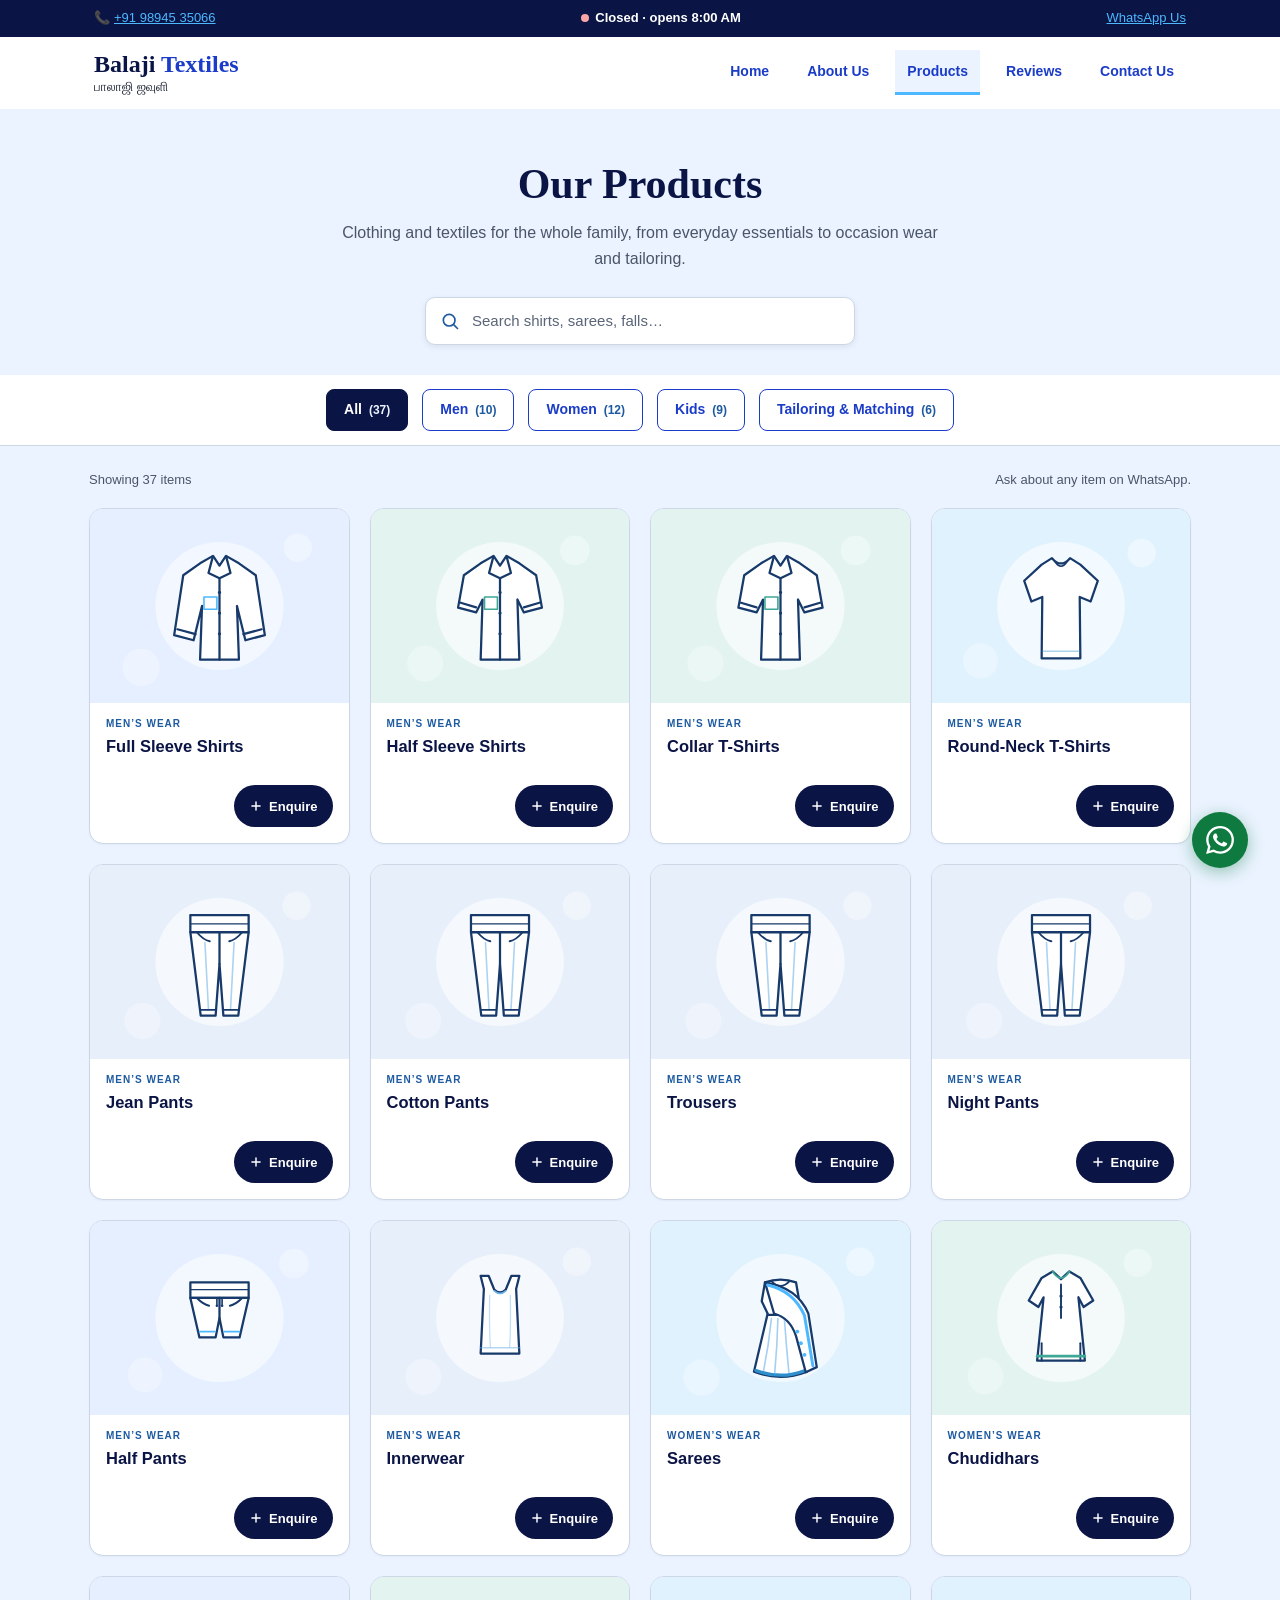
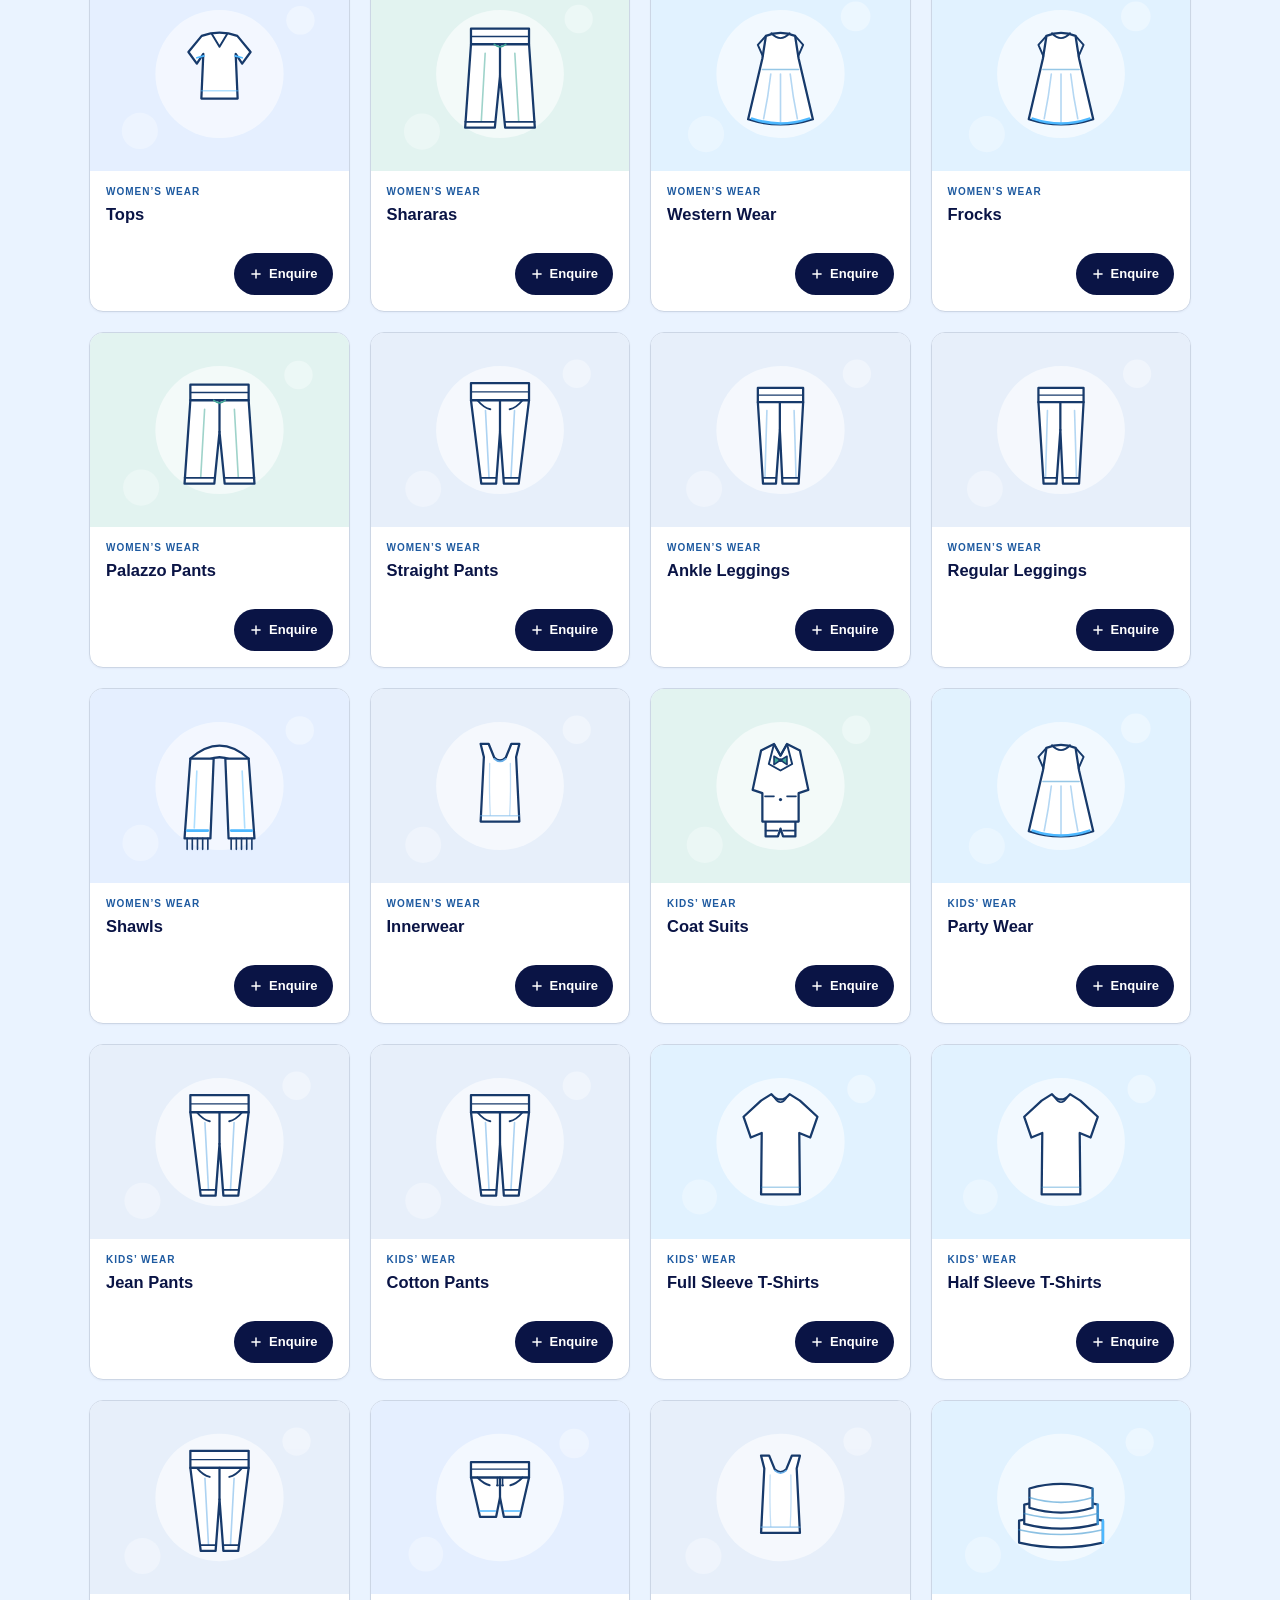
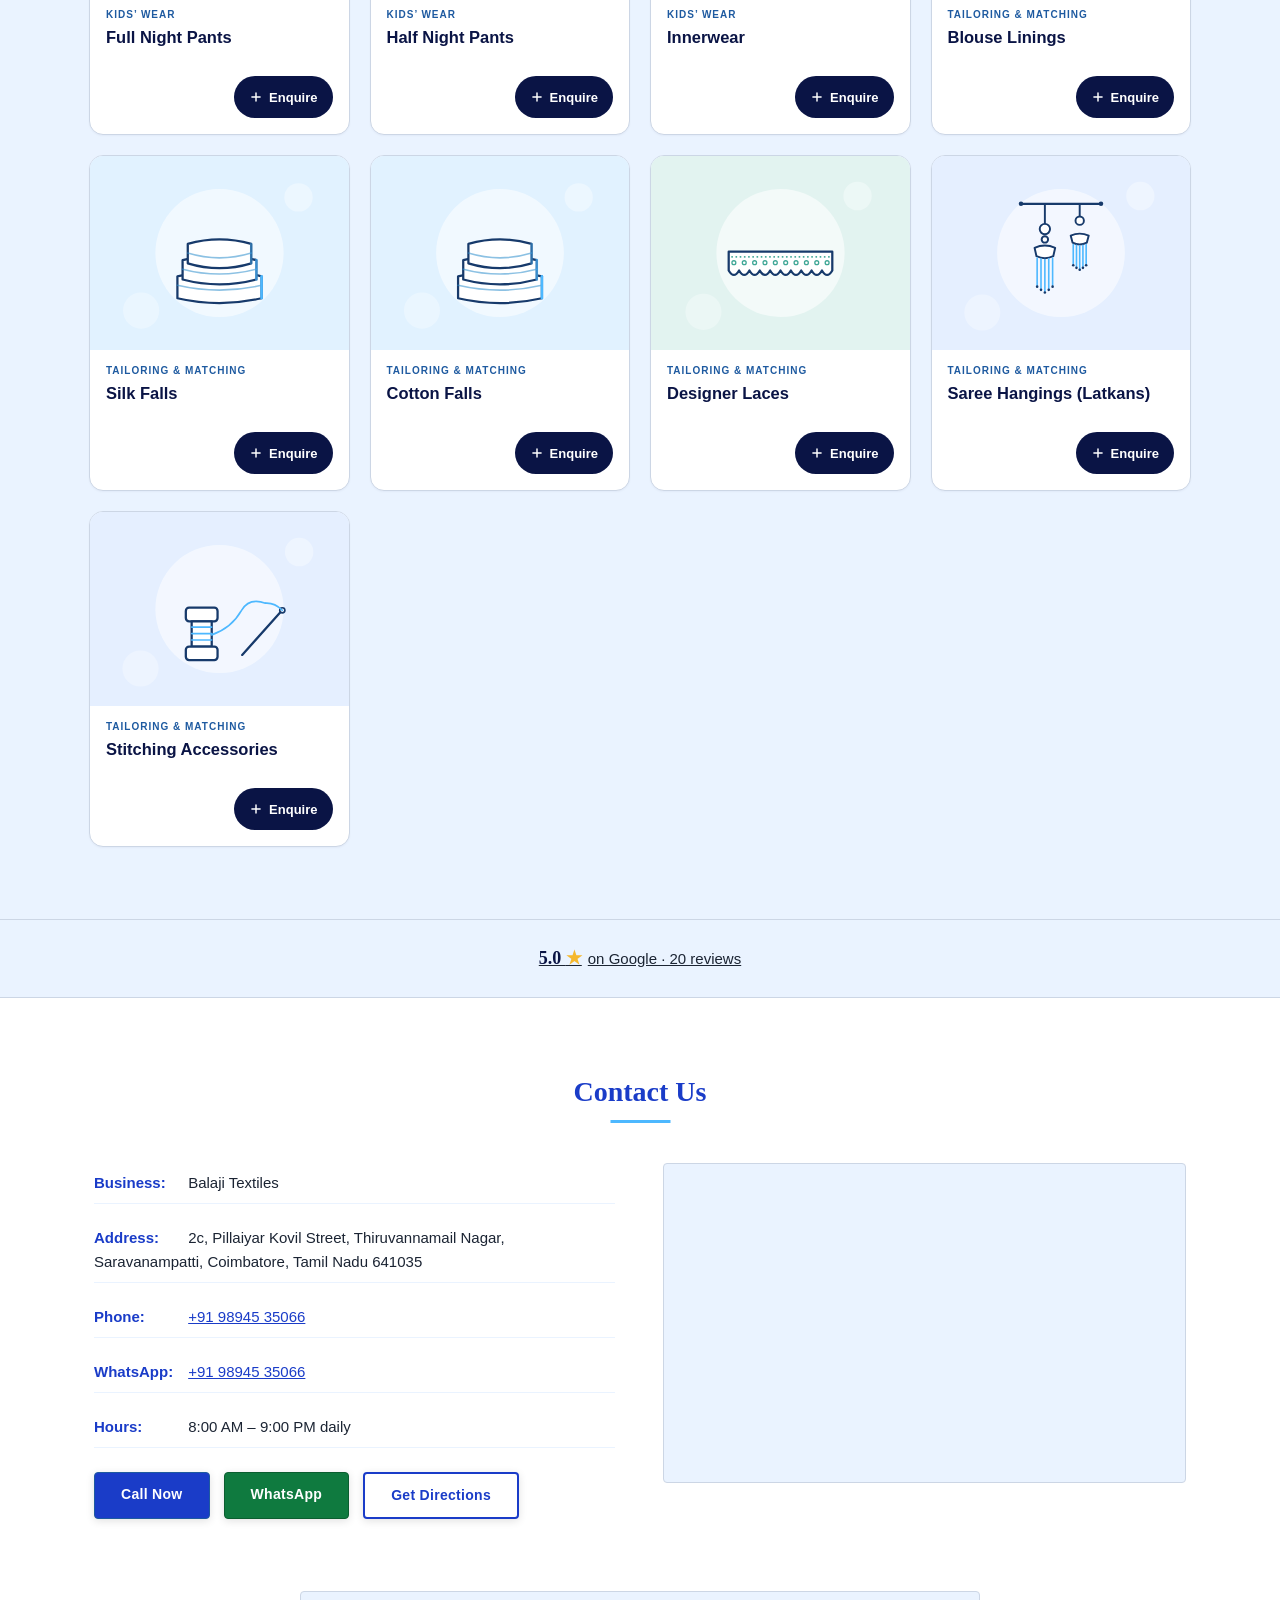
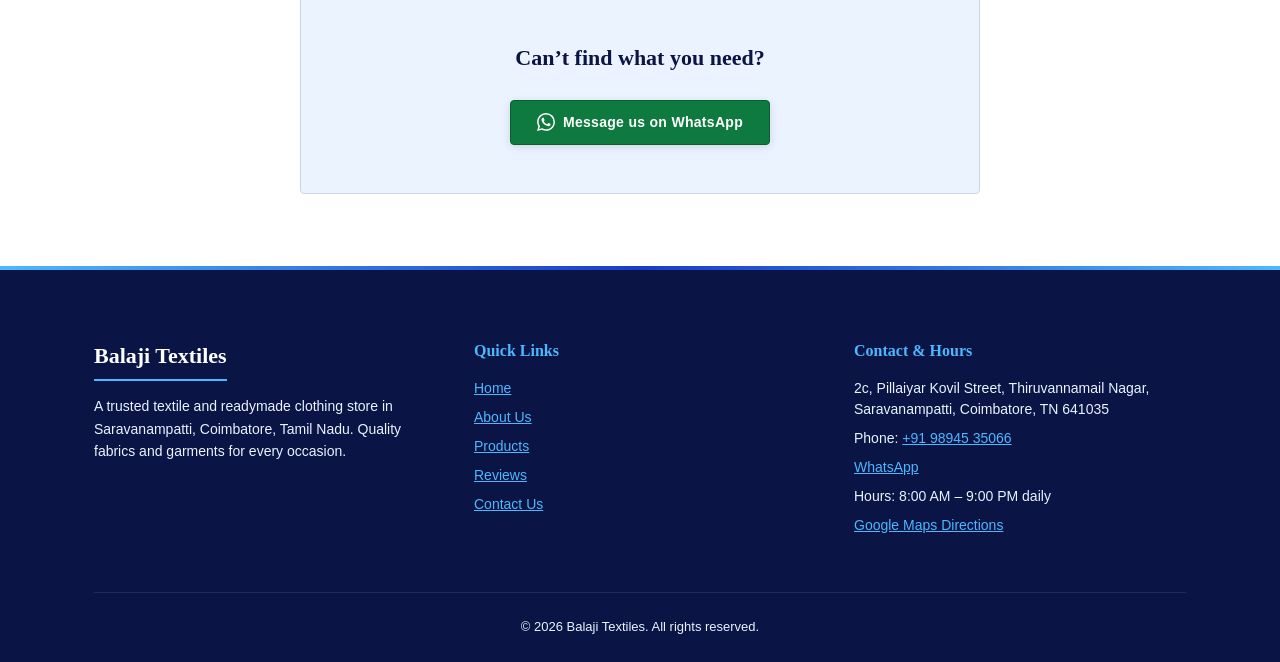
==== commit 894563bc: "Remove catalogue eyebrow and shade-matching callout" ====
--- a/products.html
+++ b/products.html
@@ -85,7 +85,6 @@
     <!-- Catalogue intro -->
     <section class="catalogue-hero">
       <div class="container">
-        <p class="catalogue-eyebrow">Balaji Textiles &middot; Saravanampatti</p>
         <h1 class="catalogue-title">Our Products</h1>
         <p class="catalogue-subtitle">Clothing and textiles for the whole family, from everyday essentials to occasion wear and tailoring.</p>
         <div class="product-search catalogue-search">
@@ -686,32 +685,6 @@
             Ask us on WhatsApp
           </a>
         </div>
-
-        <!-- Shade matching callout -->
-        <aside class="shade-callout" aria-labelledby="shade-callout-title">
-          <div class="shade-callout-copy">
-            <h3 id="shade-callout-title">Need an exact shade match?</h3>
-            <p>Send a daylight photo of your saree on WhatsApp and we&rsquo;ll check matching blouse lining and falls in store.</p>
-          </div>
-          <ol class="shade-steps">
-            <li class="shade-step">
-              <span class="step-num" aria-hidden="true">1</span>
-              <span>Photograph your saree in daylight, including the border and pallu.</span>
-            </li>
-            <li class="shade-step">
-              <span class="step-num" aria-hidden="true">2</span>
-              <span>Send the photo to us on WhatsApp.</span>
-            </li>
-            <li class="shade-step">
-              <span class="step-num" aria-hidden="true">3</span>
-              <span>We check matching shades in store.</span>
-            </li>
-          </ol>
-          <a class="btn btn-wa shade-callout-link" href="https://wa.me/919894535066?text=Hi%20Balaji%20Textiles%2C%20I%27d%20like%20shade%20matching.%20I%27ll%20send%20a%20photo%20of%20my%20saree." target="_blank" rel="noopener">
-            <svg class="pill-icon" aria-hidden="true" focusable="false"><use href="#icon-whatsapp"></use></svg>
-            Shade match on WhatsApp
-          </a>
-        </aside>
       </div>
     </section>
 
--- a/styles.css
+++ b/styles.css
@@ -653,15 +653,6 @@
   text-align: center;
 }
 
-.catalogue-eyebrow {
-  margin: 0 0 10px;
-  font-size: 11px;
-  font-weight: 700;
-  letter-spacing: 0.16em;
-  text-transform: uppercase;
-  color: var(--steel);
-}
-
 .catalogue-title {
   margin: 0 0 12px;
   font-family: var(--font-heading);
@@ -1078,79 +1069,6 @@
   height: 18px;
 }
 
-/* ---------- Shade matching callout ---------- */
-.shade-callout {
-  display: grid;
-  grid-template-columns: 1fr;
-  gap: var(--spacing-md);
-  margin-top: var(--spacing-lg);
-  padding: var(--spacing-md);
-  background: var(--white);
-  border: 1px solid var(--color-border);
-  border-left: 4px solid var(--blue);
-  border-radius: 12px;
-  box-shadow: var(--shadow-sm);
-}
-
-.shade-callout-copy h3 {
-  font-family: var(--font-heading);
-  font-size: 20px;
-  color: var(--navy);
-  margin: 0 0 6px;
-}
-
-.shade-callout-copy p {
-  font-size: 14px;
-  line-height: 1.6;
-  color: var(--text-muted);
-  margin: 0;
-}
-
-.shade-steps {
-  list-style: none;
-  display: grid;
-  grid-template-columns: 1fr;
-  gap: 10px;
-  margin: 0;
-  padding: 0;
-}
-
-.shade-step {
-  display: flex;
-  gap: 10px;
-  align-items: flex-start;
-  font-size: 14px;
-  color: var(--text);
-  line-height: 1.5;
-}
-
-.step-num {
-  width: 26px;
-  height: 26px;
-  background: var(--blue);
-  color: var(--white);
-  border-radius: 50%;
-  display: flex;
-  align-items: center;
-  justify-content: center;
-  font-weight: 700;
-  font-size: 13px;
-  flex-shrink: 0;
-}
-
-.shade-callout-link {
-  display: inline-flex;
-  align-items: center;
-  justify-content: center;
-  gap: 8px;
-  justify-self: start;
-}
-
-.shade-callout .pill-icon {
-  width: 18px;
-  height: 18px;
-}
-
 /* ---------- Gallery ---------- */
 .gallery {
   padding: var(--spacing-xl) 0;
@@ -1692,29 +1610,6 @@
     gap: 18px;
   }
 
-  .shade-callout {
-    grid-template-columns: minmax(0, 1fr) auto;
-    align-items: center;
-    padding: 24px 28px;
-  }
-
-  .shade-callout-copy {
-    grid-column: 1;
-    grid-row: 1;
-  }
-
-  .shade-steps {
-    grid-column: 1;
-    grid-row: 2;
-    grid-template-columns: repeat(3, 1fr);
-  }
-
-  .shade-callout-link {
-    grid-column: 2;
-    grid-row: 1 / span 2;
-    align-self: center;
-  }
-
   .review-grid {
     grid-template-columns: repeat(2, 1fr);
   }
@@ -1833,14 +1728,6 @@
     min-height: 40px;
     padding: 8px 13px;
     font-size: 12.5px;
-  }
-
-  .shade-callout {
-    padding: 18px;
-  }
-
-  .shade-callout-copy h3 {
-    font-size: 18px;
   }
 
   .mobile-bar {
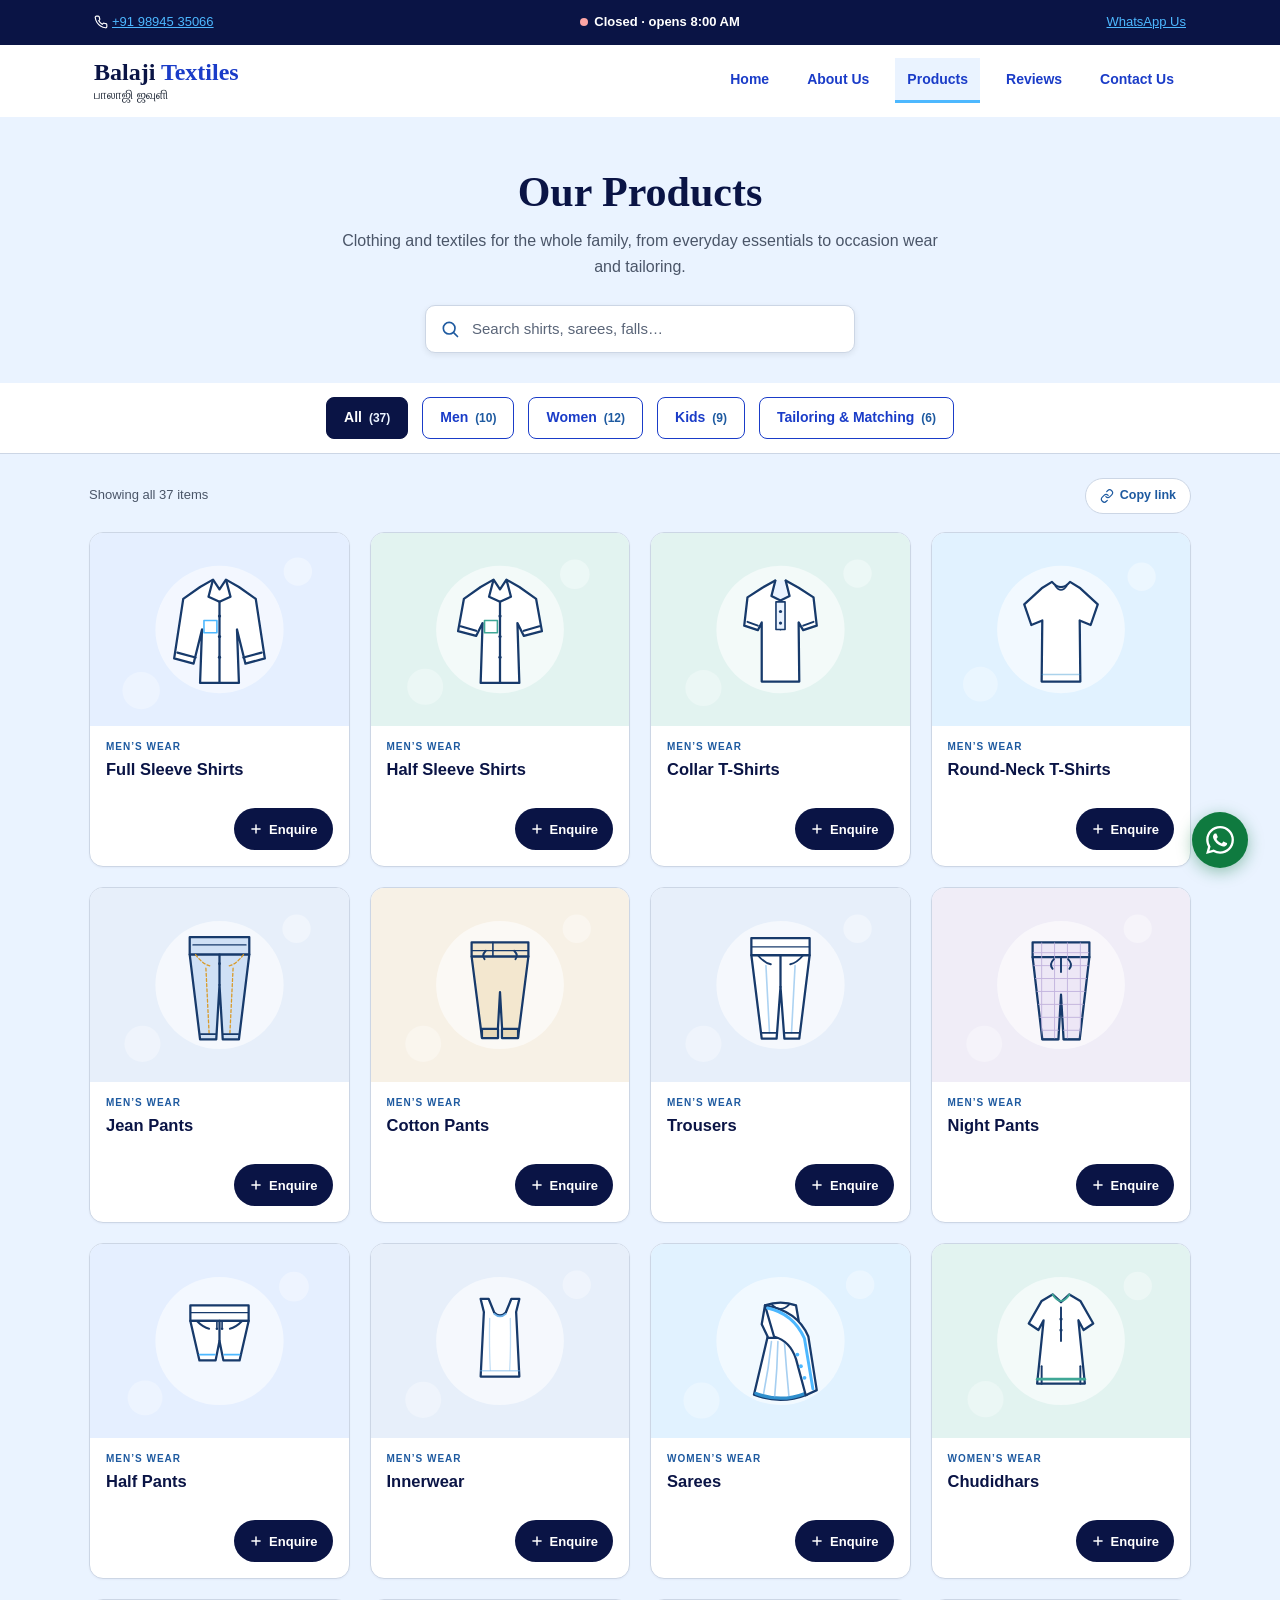
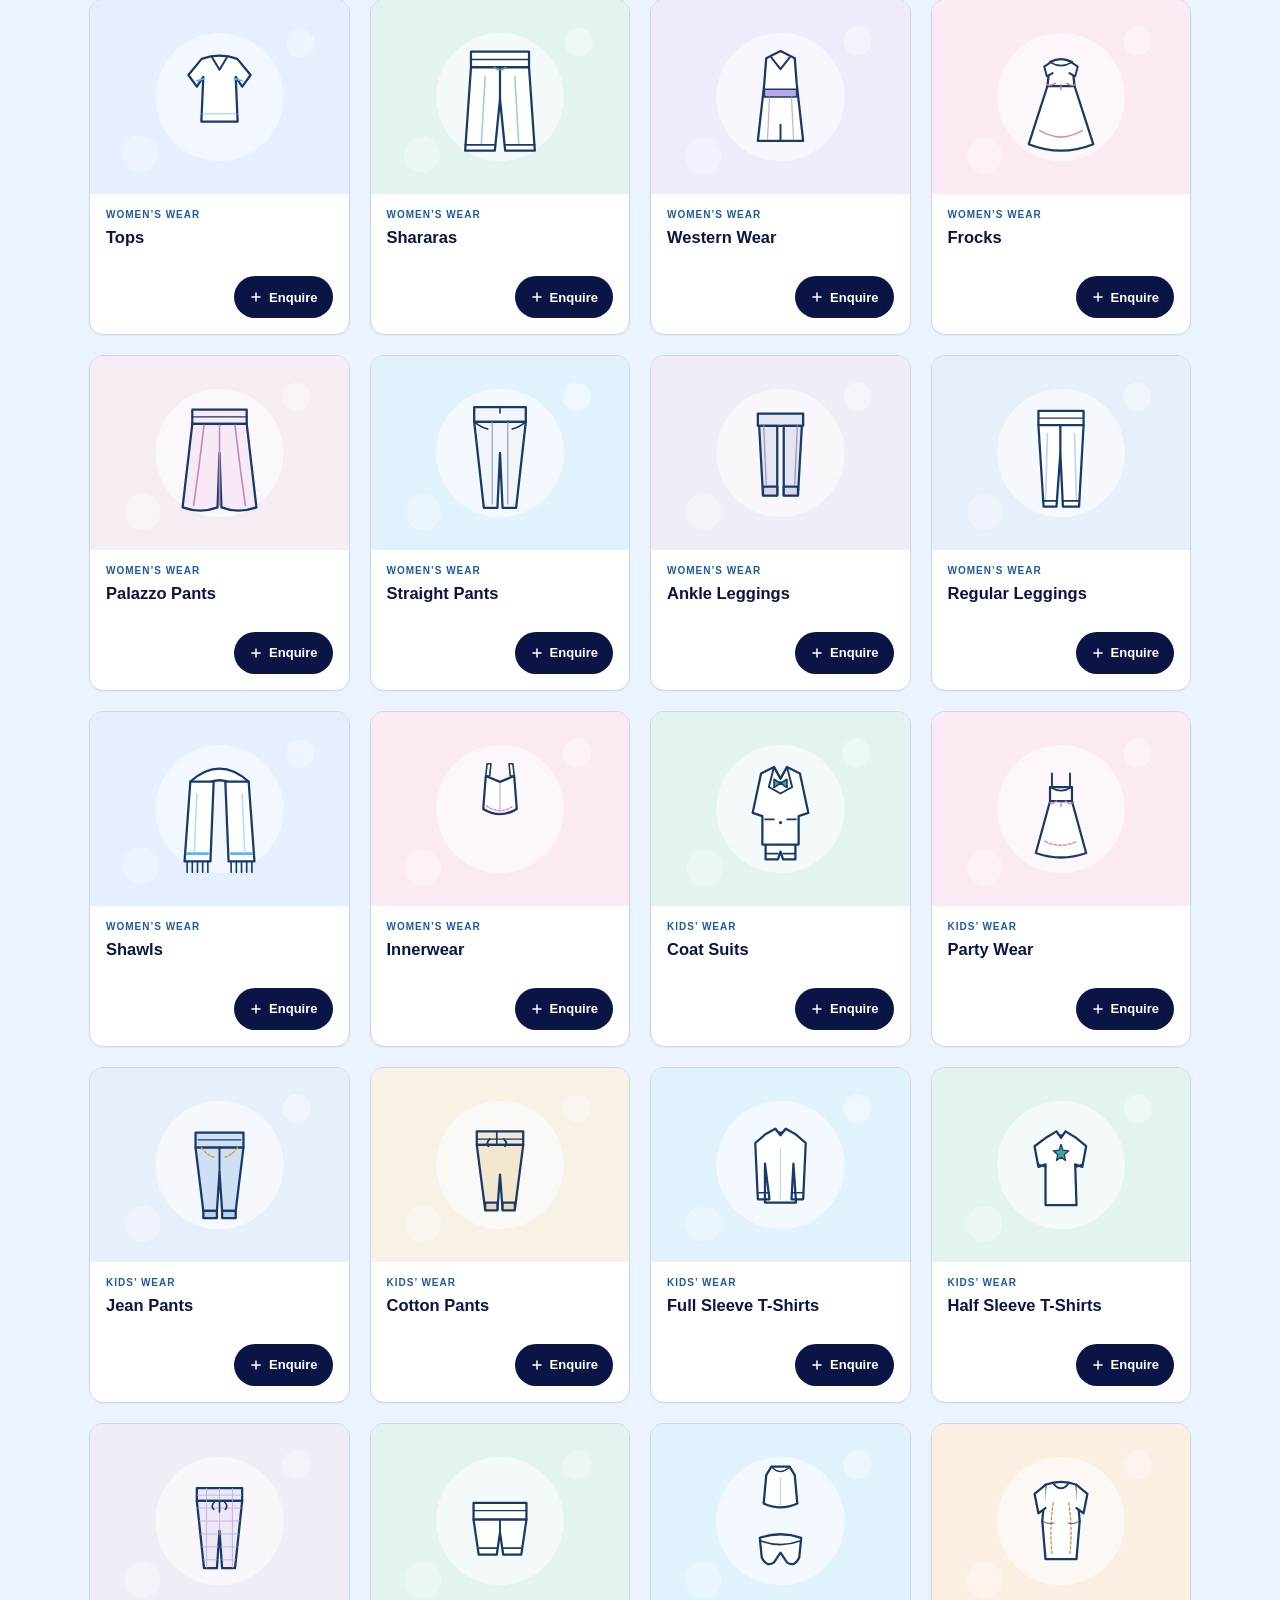
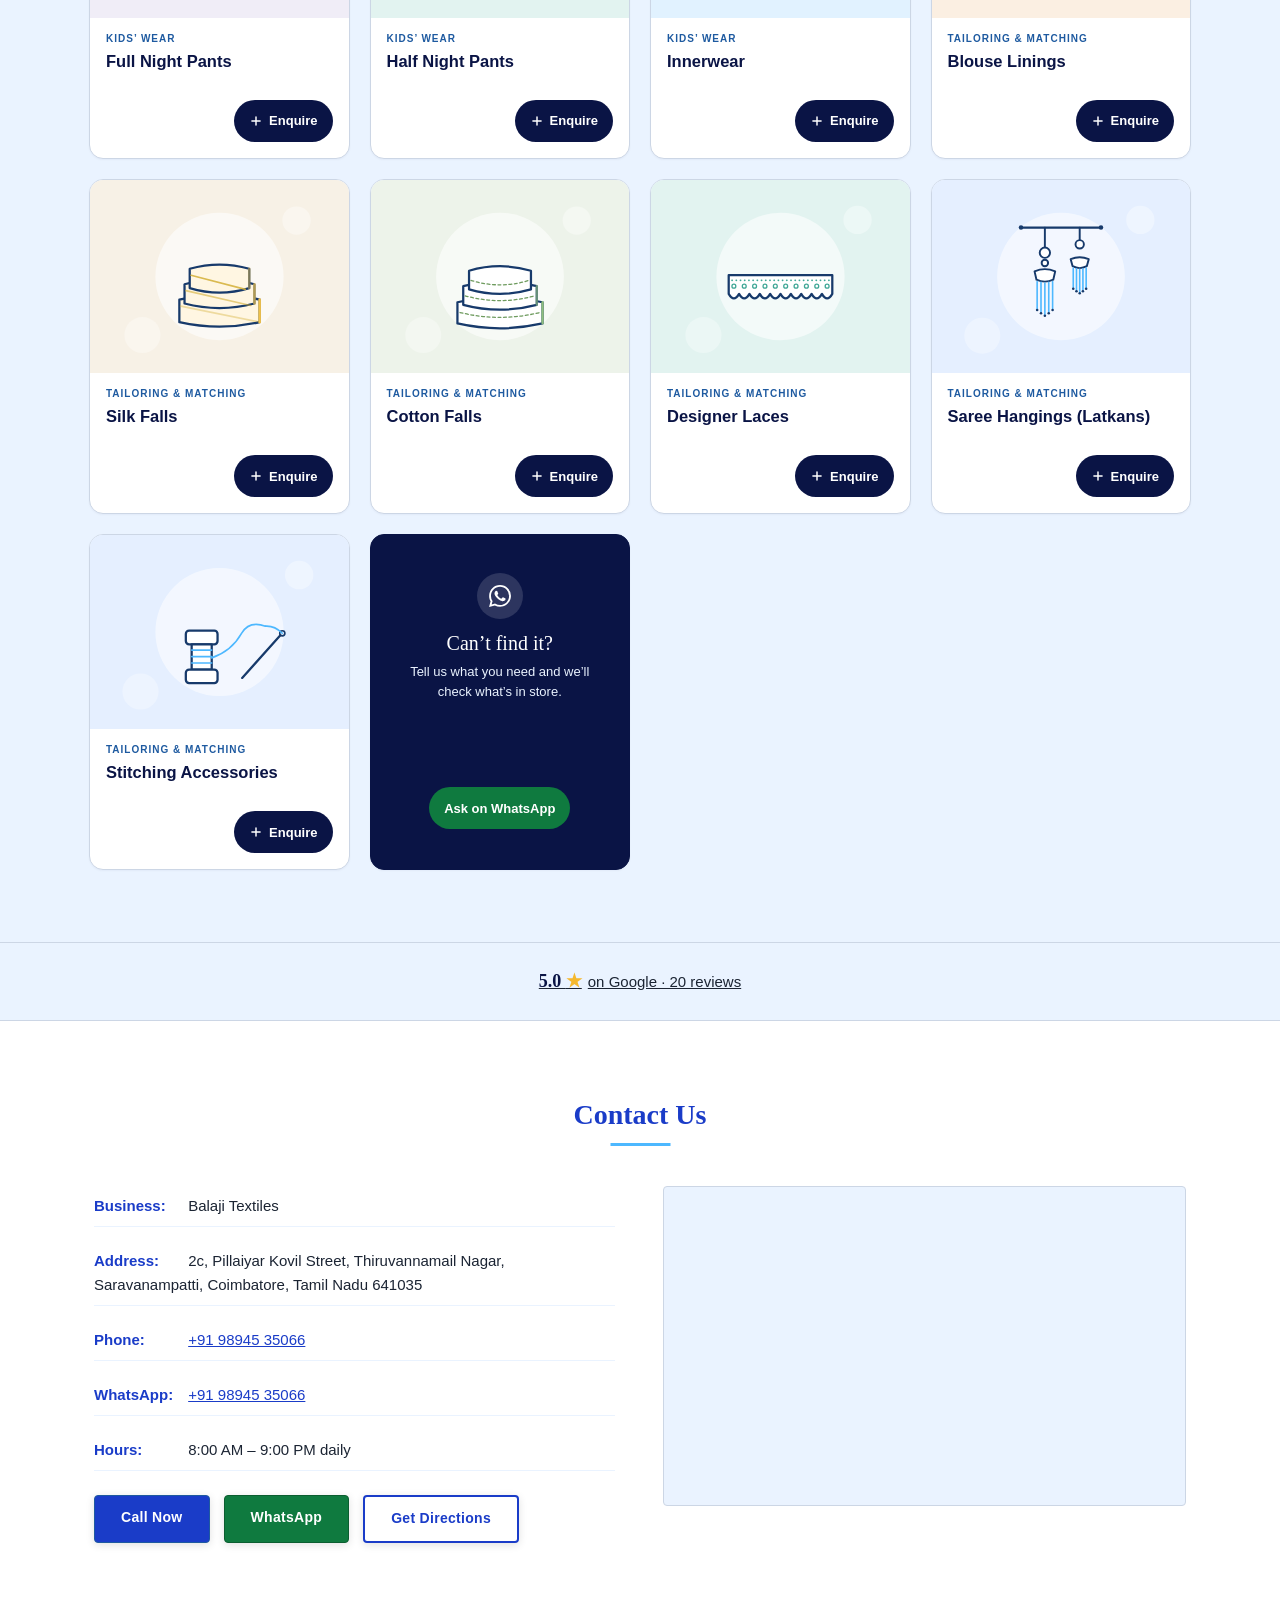
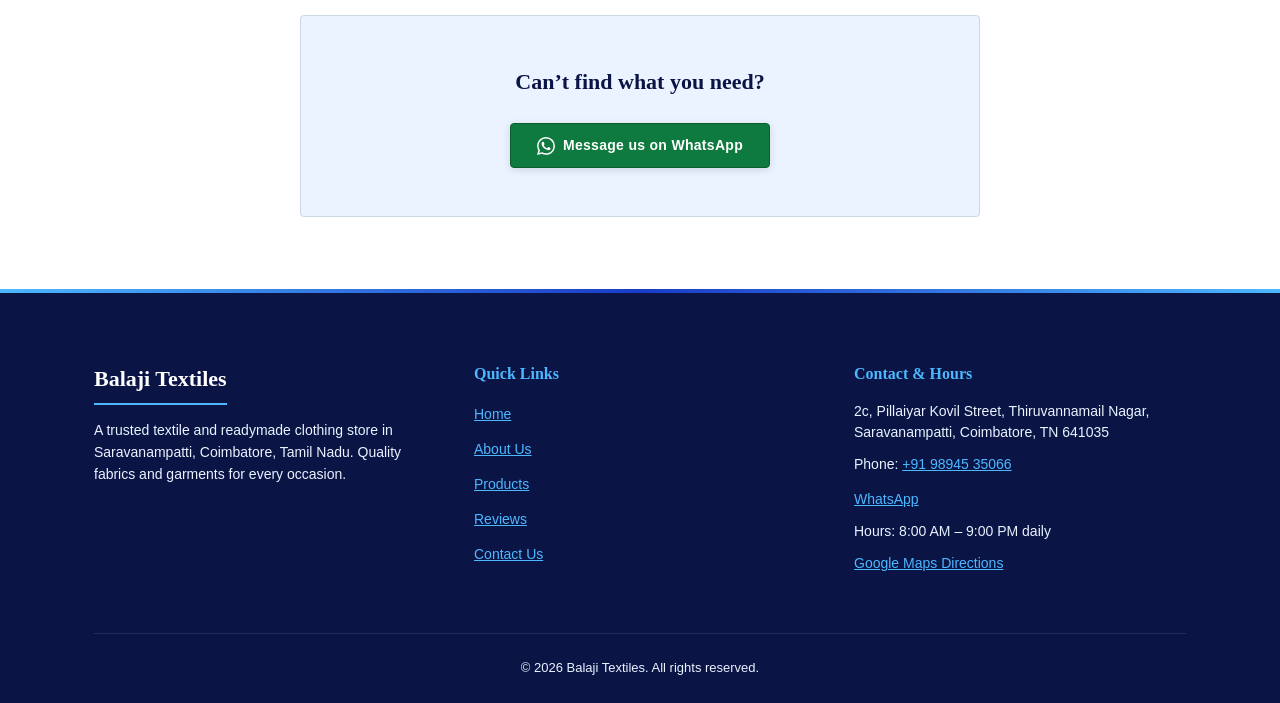
==== commit 06f4eb49: "Apply review follow-ups: unique product art, rebuilt hero, catalogue UX Catalogue - Give all 37 card" ====
--- a/products.html
+++ b/products.html
@@ -12,18 +12,26 @@
   <meta name="referrer" content="strict-origin-when-cross-origin" />
 
   <!-- Content Security Policy -->
-  <meta http-equiv="Content-Security-Policy" content="default-src 'self'; script-src 'self' 'unsafe-inline'; style-src 'self' 'unsafe-inline' https://fonts.googleapis.com; img-src 'self' data: https:; font-src 'self' https://fonts.gstatic.com; connect-src 'self'; frame-src https://www.google.com; base-uri 'self'; form-action 'self';" />
+  <meta http-equiv="Content-Security-Policy" content="default-src 'self'; script-src 'self'; style-src 'self' 'unsafe-inline' https://fonts.googleapis.com; img-src 'self' data: https:; font-src 'self' https://fonts.gstatic.com; connect-src 'self'; frame-src https://www.google.com; base-uri 'self'; form-action 'self';" />
 
   <!-- Open Graph -->
   <meta property="og:type" content="website" />
   <meta property="og:title" content="Products | Balaji Textiles, Saravanampatti, Coimbatore" />
   <meta property="og:description" content="Browse men's, women's and kids' wear, fabrics and tailoring essentials at Balaji Textiles, Saravanampatti, Coimbatore." />
   <meta property="og:url" content="https://prakashseervi61.github.io/Balaji-Textile/products.html" />
-  <meta property="og:image" content="https://prakashseervi61.github.io/Balaji-Textile/images/shop-photo.jpg" />
-  <meta property="og:image:width" content="400" />
-  <meta property="og:image:height" content="291" />
+  <meta property="og:image" content="https://prakashseervi61.github.io/Balaji-Textile/images/og-cover.png" />
+  <meta property="og:image:width" content="1200" />
+  <meta property="og:image:height" content="630" />
+  <meta property="og:image:alt" content="Balaji Textiles — clothing and textiles in Saravanampatti, Coimbatore" />
   <meta property="og:site_name" content="Balaji Textiles" />
   <meta property="og:locale" content="en_IN" />
+
+  <!-- Twitter Card -->
+  <meta name="twitter:card" content="summary_large_image" />
+  <meta name="twitter:title" content="Products | Balaji Textiles, Saravanampatti, Coimbatore" />
+  <meta name="twitter:description" content="Browse men's, women's and kids' wear, fabrics and tailoring essentials at Balaji Textiles." />
+  <meta name="twitter:image" content="https://prakashseervi61.github.io/Balaji-Textile/images/og-cover.png" />
+  <meta name="twitter:image:alt" content="Balaji Textiles — clothing and textiles in Saravanampatti, Coimbatore" />
 
   <link rel="preconnect" href="https://fonts.googleapis.com" />
   <link rel="preconnect" href="https://fonts.gstatic.com" crossorigin />
@@ -31,6 +39,44 @@
   <link rel="stylesheet" href="styles.css" />
   <noscript><style>.reveal { opacity: 1; transform: none; } .catalogue-search, .tabs-sticky, .catalogue-meta { display: none; }</style></noscript>
   <link rel="icon" type="image/svg+xml" href="data:image/svg+xml,%3Csvg xmlns='http://www.w3.org/2000/svg' viewBox='0 0 100 100'%3E%3Crect width='100' height='100' fill='%230A1445' rx='10'/%3E%3Ctext x='50' y='60' font-family='serif' font-size='50' fill='%23FFFFFF' text-anchor='middle'%3EBT%3C/text%3E%3C/svg%3E" />
+
+  <!-- Schema.org structured data -->
+  <script type="application/ld+json">
+  {
+    "@context": "https://schema.org",
+    "@type": "CollectionPage",
+    "@id": "https://prakashseervi61.github.io/Balaji-Textile/products.html#catalogue",
+    "name": "Product catalogue — Balaji Textiles",
+    "description": "Men's wear, women's wear, kids' wear, and tailoring and matching essentials available at Balaji Textiles, Saravanampatti, Coimbatore.",
+    "url": "https://prakashseervi61.github.io/Balaji-Textile/products.html",
+    "isPartOf": {
+      "@type": "ClothingStore",
+      "@id": "https://prakashseervi61.github.io/Balaji-Textile/#store",
+      "name": "Balaji Textiles",
+      "url": "https://prakashseervi61.github.io/Balaji-Textile/"
+    }
+  }
+  </script>
+  <script type="application/ld+json">
+  {
+    "@context": "https://schema.org",
+    "@type": "BreadcrumbList",
+    "itemListElement": [
+      {
+        "@type": "ListItem",
+        "position": 1,
+        "name": "Home",
+        "item": "https://prakashseervi61.github.io/Balaji-Textile/"
+      },
+      {
+        "@type": "ListItem",
+        "position": 2,
+        "name": "Products",
+        "item": "https://prakashseervi61.github.io/Balaji-Textile/products.html"
+      }
+    ]
+  }
+  </script>
 </head>
 <body>
 
@@ -47,7 +93,7 @@
   <div class="top-bar">
     <div class="container">
       <div class="top-bar-inner">
-        <span class="top-bar-item">📞 <a href="tel:+919894535066">+91 98945 35066</a></span>
+        <span class="top-bar-item top-bar-phone"><svg class="top-bar-icon" width="14" height="14" viewBox="0 0 24 24" fill="none" stroke="currentColor" stroke-width="2" stroke-linecap="round" stroke-linejoin="round" aria-hidden="true" focusable="false"><path d="M22 16.92v3a2 2 0 0 1-2.18 2 19.79 19.79 0 0 1-8.63-3.07 19.5 19.5 0 0 1-6-6 19.79 19.79 0 0 1-3.07-8.67A2 2 0 0 1 4.11 2h3a2 2 0 0 1 2 1.72c.127.96.361 1.903.7 2.81a2 2 0 0 1-.45 2.11L8.09 9.91a16 16 0 0 0 6 6l1.27-1.27a2 2 0 0 1 2.11-.45c.907.339 1.85.573 2.81.7A2 2 0 0 1 22 16.92z"/></svg> <a href="tel:+919894535066">+91 98945 35066</a></span>
         <span class="top-bar-item">
           <span class="shop-status" id="shop-status" role="status" aria-live="polite">
             <span class="status-dot" aria-hidden="true"></span>
@@ -64,7 +110,7 @@
     <div class="header-container">
       <a href="index.html" class="logo">
         Balaji <span>Textiles</span>
-        <span class="logo-tamil">பாலாஜி ஜவுளி</span>
+        <span class="logo-tamil" lang="ta">பாலாஜி ஜவுளி</span>
       </a>
       <nav class="main-nav" id="main-nav" aria-label="Main navigation">
         <ul>
@@ -91,6 +137,9 @@
           <label class="visually-hidden" for="product-search">Search products</label>
           <svg class="search-icon" width="20" height="20" viewBox="0 0 24 24" fill="none" stroke="currentColor" stroke-width="2" stroke-linecap="round" aria-hidden="true" focusable="false"><circle cx="11" cy="11" r="7"/><line x1="21" y1="21" x2="16.65" y2="16.65"/></svg>
           <input type="search" id="product-search" placeholder="Search shirts, sarees, falls&hellip;" autocomplete="off" />
+          <button type="button" class="search-clear" id="search-clear" aria-label="Clear search" hidden>
+            <svg width="16" height="16" viewBox="0 0 24 24" fill="none" stroke="currentColor" stroke-width="2.4" stroke-linecap="round" aria-hidden="true" focusable="false"><line x1="18" y1="6" x2="6" y2="18"/><line x1="6" y1="6" x2="18" y2="18"/></svg>
+          </button>
         </div>
       </div>
     </section>
@@ -116,15 +165,18 @@
       <div class="container catalogue-container">
         <div class="catalogue-meta">
           <p class="results-count" id="results-count" role="status" aria-live="polite"></p>
-          <p class="products-hint">Ask about any item on WhatsApp.</p>
+          <button type="button" class="copy-link" id="copy-link">
+            <svg width="14" height="14" viewBox="0 0 24 24" fill="none" stroke="currentColor" stroke-width="2" stroke-linecap="round" stroke-linejoin="round" aria-hidden="true" focusable="false"><path d="M10 13a5 5 0 0 0 7.07 0l3-3a5 5 0 0 0-7.07-7.07l-1.5 1.5"/><path d="M14 11a5 5 0 0 0-7.07 0l-3 3a5 5 0 0 0 7.07 7.07l1.5-1.5"/></svg>
+            <span>Copy link</span>
+          </button>
         </div>
 
         <div class="product-grid" id="product-grid">
           <!-- 37 products. Replace each placeholder SVG with a real 4:3 photo and update the alt text when available. -->
             <!-- Full Sleeve Shirts -->
-            <article class="product-card" data-category="men">
-              <div class="product-media">
-                <img src="images/products/shirt-long.svg" alt="" width="800" height="600" loading="lazy" decoding="async" />
+            <article class="product-card" data-category="men" id="p-men-full-sleeve-shirts">
+              <div class="product-media">
+                <img src="images/products/shirt-long.svg" alt="" width="800" height="600" loading="eager" fetchpriority="high" decoding="async" />
               </div>
               <div class="product-card-body">
                 <p class="product-category">Men&rsquo;s Wear</p>
@@ -137,9 +189,9 @@
             </article>
 
             <!-- Half Sleeve Shirts -->
-            <article class="product-card" data-category="men">
-              <div class="product-media">
-                <img src="images/products/shirt-short.svg" alt="" width="800" height="600" loading="lazy" decoding="async" />
+            <article class="product-card" data-category="men" id="p-men-half-sleeve-shirts">
+              <div class="product-media">
+                <img src="images/products/shirt-short.svg" alt="" width="800" height="600" loading="eager" fetchpriority="high" decoding="async" />
               </div>
               <div class="product-card-body">
                 <p class="product-category">Men&rsquo;s Wear</p>
@@ -152,9 +204,9 @@
             </article>
 
             <!-- Collar T-Shirts -->
-            <article class="product-card" data-category="men">
-              <div class="product-media">
-                <img src="images/products/shirt-short.svg" alt="" width="800" height="600" loading="lazy" decoding="async" />
+            <article class="product-card" data-category="men" id="p-men-collar-t-shirts">
+              <div class="product-media">
+                <img src="images/products/polo.svg" alt="" width="800" height="600" loading="eager" fetchpriority="high" decoding="async" />
               </div>
               <div class="product-card-body">
                 <p class="product-category">Men&rsquo;s Wear</p>
@@ -167,9 +219,9 @@
             </article>
 
             <!-- Round-Neck T-Shirts -->
-            <article class="product-card" data-category="men">
-              <div class="product-media">
-                <img src="images/products/tshirt.svg" alt="" width="800" height="600" loading="lazy" decoding="async" />
+            <article class="product-card" data-category="men" id="p-men-round-neck-t-shirts">
+              <div class="product-media">
+                <img src="images/products/tshirt.svg" alt="" width="800" height="600" loading="eager" fetchpriority="high" decoding="async" />
               </div>
               <div class="product-card-body">
                 <p class="product-category">Men&rsquo;s Wear</p>
@@ -182,9 +234,9 @@
             </article>
 
             <!-- Jean Pants -->
-            <article class="product-card" data-category="men">
-              <div class="product-media">
-                <img src="images/products/trousers.svg" alt="" width="800" height="600" loading="lazy" decoding="async" />
+            <article class="product-card" data-category="men" id="p-men-jean-pants">
+              <div class="product-media">
+                <img src="images/products/jeans.svg" alt="" width="800" height="600" loading="lazy" decoding="async" />
               </div>
               <div class="product-card-body">
                 <p class="product-category">Men&rsquo;s Wear</p>
@@ -197,9 +249,9 @@
             </article>
 
             <!-- Cotton Pants -->
-            <article class="product-card" data-category="men">
-              <div class="product-media">
-                <img src="images/products/trousers.svg" alt="" width="800" height="600" loading="lazy" decoding="async" />
+            <article class="product-card" data-category="men" id="p-men-cotton-pants">
+              <div class="product-media">
+                <img src="images/products/cotton-pants.svg" alt="" width="800" height="600" loading="lazy" decoding="async" />
               </div>
               <div class="product-card-body">
                 <p class="product-category">Men&rsquo;s Wear</p>
@@ -212,7 +264,7 @@
             </article>
 
             <!-- Trousers -->
-            <article class="product-card" data-category="men">
+            <article class="product-card" data-category="men" id="p-men-trousers">
               <div class="product-media">
                 <img src="images/products/trousers.svg" alt="" width="800" height="600" loading="lazy" decoding="async" />
               </div>
@@ -227,9 +279,9 @@
             </article>
 
             <!-- Night Pants -->
-            <article class="product-card" data-category="men">
-              <div class="product-media">
-                <img src="images/products/trousers.svg" alt="" width="800" height="600" loading="lazy" decoding="async" />
+            <article class="product-card" data-category="men" id="p-men-night-pants">
+              <div class="product-media">
+                <img src="images/products/pyjama.svg" alt="" width="800" height="600" loading="lazy" decoding="async" />
               </div>
               <div class="product-card-body">
                 <p class="product-category">Men&rsquo;s Wear</p>
@@ -242,7 +294,7 @@
             </article>
 
             <!-- Half Pants -->
-            <article class="product-card" data-category="men">
+            <article class="product-card" data-category="men" id="p-men-half-pants">
               <div class="product-media">
                 <img src="images/products/shorts.svg" alt="" width="800" height="600" loading="lazy" decoding="async" />
               </div>
@@ -257,7 +309,7 @@
             </article>
 
             <!-- Innerwear -->
-            <article class="product-card" data-category="men">
+            <article class="product-card" data-category="men" id="p-men-innerwear">
               <div class="product-media">
                 <img src="images/products/innerwear.svg" alt="" width="800" height="600" loading="lazy" decoding="async" />
               </div>
@@ -272,7 +324,7 @@
             </article>
 
             <!-- Sarees -->
-            <article class="product-card" data-category="women">
+            <article class="product-card" data-category="women" id="p-women-sarees">
               <div class="product-media">
                 <img src="images/products/saree.svg" alt="" width="800" height="600" loading="lazy" decoding="async" />
               </div>
@@ -287,7 +339,7 @@
             </article>
 
             <!-- Chudidhars -->
-            <article class="product-card" data-category="women">
+            <article class="product-card" data-category="women" id="p-women-chudidhars">
               <div class="product-media">
                 <img src="images/products/kurti.svg" alt="" width="800" height="600" loading="lazy" decoding="async" />
               </div>
@@ -302,7 +354,7 @@
             </article>
 
             <!-- Tops -->
-            <article class="product-card" data-category="women">
+            <article class="product-card" data-category="women" id="p-women-tops">
               <div class="product-media">
                 <img src="images/products/top.svg" alt="" width="800" height="600" loading="lazy" decoding="async" />
               </div>
@@ -317,7 +369,7 @@
             </article>
 
             <!-- Shararas -->
-            <article class="product-card" data-category="women">
+            <article class="product-card" data-category="women" id="p-women-shararas">
               <div class="product-media">
                 <img src="images/products/wide-leg.svg" alt="" width="800" height="600" loading="lazy" decoding="async" />
               </div>
@@ -332,9 +384,9 @@
             </article>
 
             <!-- Western Wear -->
-            <article class="product-card" data-category="women">
-              <div class="product-media">
-                <img src="images/products/dress.svg" alt="" width="800" height="600" loading="lazy" decoding="async" />
+            <article class="product-card" data-category="women" id="p-women-western-wear">
+              <div class="product-media">
+                <img src="images/products/western.svg" alt="" width="800" height="600" loading="lazy" decoding="async" />
               </div>
               <div class="product-card-body">
                 <p class="product-category">Women&rsquo;s Wear</p>
@@ -347,9 +399,9 @@
             </article>
 
             <!-- Frocks -->
-            <article class="product-card" data-category="women">
-              <div class="product-media">
-                <img src="images/products/dress.svg" alt="" width="800" height="600" loading="lazy" decoding="async" />
+            <article class="product-card" data-category="women" id="p-women-frocks">
+              <div class="product-media">
+                <img src="images/products/frock.svg" alt="" width="800" height="600" loading="lazy" decoding="async" />
               </div>
               <div class="product-card-body">
                 <p class="product-category">Women&rsquo;s Wear</p>
@@ -362,9 +414,9 @@
             </article>
 
             <!-- Palazzo Pants -->
-            <article class="product-card" data-category="women">
-              <div class="product-media">
-                <img src="images/products/wide-leg.svg" alt="" width="800" height="600" loading="lazy" decoding="async" />
+            <article class="product-card" data-category="women" id="p-women-palazzo-pants">
+              <div class="product-media">
+                <img src="images/products/palazzo.svg" alt="" width="800" height="600" loading="lazy" decoding="async" />
               </div>
               <div class="product-card-body">
                 <p class="product-category">Women&rsquo;s Wear</p>
@@ -377,9 +429,9 @@
             </article>
 
             <!-- Straight Pants -->
-            <article class="product-card" data-category="women">
-              <div class="product-media">
-                <img src="images/products/trousers.svg" alt="" width="800" height="600" loading="lazy" decoding="async" />
+            <article class="product-card" data-category="women" id="p-women-straight-pants">
+              <div class="product-media">
+                <img src="images/products/straight-pants.svg" alt="" width="800" height="600" loading="lazy" decoding="async" />
               </div>
               <div class="product-card-body">
                 <p class="product-category">Women&rsquo;s Wear</p>
@@ -392,9 +444,9 @@
             </article>
 
             <!-- Ankle Leggings -->
-            <article class="product-card" data-category="women">
-              <div class="product-media">
-                <img src="images/products/leggings.svg" alt="" width="800" height="600" loading="lazy" decoding="async" />
+            <article class="product-card" data-category="women" id="p-women-ankle-leggings">
+              <div class="product-media">
+                <img src="images/products/ankle-leggings.svg" alt="" width="800" height="600" loading="lazy" decoding="async" />
               </div>
               <div class="product-card-body">
                 <p class="product-category">Women&rsquo;s Wear</p>
@@ -407,7 +459,7 @@
             </article>
 
             <!-- Regular Leggings -->
-            <article class="product-card" data-category="women">
+            <article class="product-card" data-category="women" id="p-women-regular-leggings">
               <div class="product-media">
                 <img src="images/products/leggings.svg" alt="" width="800" height="600" loading="lazy" decoding="async" />
               </div>
@@ -422,7 +474,7 @@
             </article>
 
             <!-- Shawls -->
-            <article class="product-card" data-category="women">
+            <article class="product-card" data-category="women" id="p-women-shawls">
               <div class="product-media">
                 <img src="images/products/shawl.svg" alt="" width="800" height="600" loading="lazy" decoding="async" />
               </div>
@@ -437,9 +489,9 @@
             </article>
 
             <!-- Innerwear -->
-            <article class="product-card" data-category="women">
-              <div class="product-media">
-                <img src="images/products/innerwear.svg" alt="" width="800" height="600" loading="lazy" decoding="async" />
+            <article class="product-card" data-category="women" id="p-women-innerwear">
+              <div class="product-media">
+                <img src="images/products/camisole.svg" alt="" width="800" height="600" loading="lazy" decoding="async" />
               </div>
               <div class="product-card-body">
                 <p class="product-category">Women&rsquo;s Wear</p>
@@ -452,7 +504,7 @@
             </article>
 
             <!-- Coat Suits -->
-            <article class="product-card" data-category="kids">
+            <article class="product-card" data-category="kids" id="p-kids-coat-suits">
               <div class="product-media">
                 <img src="images/products/kids-suit.svg" alt="" width="800" height="600" loading="lazy" decoding="async" />
               </div>
@@ -467,9 +519,9 @@
             </article>
 
             <!-- Party Wear -->
-            <article class="product-card" data-category="kids">
-              <div class="product-media">
-                <img src="images/products/dress.svg" alt="" width="800" height="600" loading="lazy" decoding="async" />
+            <article class="product-card" data-category="kids" id="p-kids-party-wear">
+              <div class="product-media">
+                <img src="images/products/kids-party.svg" alt="" width="800" height="600" loading="lazy" decoding="async" />
               </div>
               <div class="product-card-body">
                 <p class="product-category">Kids&rsquo; Wear</p>
@@ -482,9 +534,9 @@
             </article>
 
             <!-- Jean Pants -->
-            <article class="product-card" data-category="kids">
-              <div class="product-media">
-                <img src="images/products/trousers.svg" alt="" width="800" height="600" loading="lazy" decoding="async" />
+            <article class="product-card" data-category="kids" id="p-kids-jean-pants">
+              <div class="product-media">
+                <img src="images/products/kids-jeans.svg" alt="" width="800" height="600" loading="lazy" decoding="async" />
               </div>
               <div class="product-card-body">
                 <p class="product-category">Kids&rsquo; Wear</p>
@@ -497,9 +549,9 @@
             </article>
 
             <!-- Cotton Pants -->
-            <article class="product-card" data-category="kids">
-              <div class="product-media">
-                <img src="images/products/trousers.svg" alt="" width="800" height="600" loading="lazy" decoding="async" />
+            <article class="product-card" data-category="kids" id="p-kids-cotton-pants">
+              <div class="product-media">
+                <img src="images/products/kids-cotton.svg" alt="" width="800" height="600" loading="lazy" decoding="async" />
               </div>
               <div class="product-card-body">
                 <p class="product-category">Kids&rsquo; Wear</p>
@@ -512,9 +564,9 @@
             </article>
 
             <!-- Full Sleeve T-Shirts -->
-            <article class="product-card" data-category="kids">
-              <div class="product-media">
-                <img src="images/products/tshirt.svg" alt="" width="800" height="600" loading="lazy" decoding="async" />
+            <article class="product-card" data-category="kids" id="p-kids-full-sleeve-t-shirts">
+              <div class="product-media">
+                <img src="images/products/kids-tshirt-long.svg" alt="" width="800" height="600" loading="lazy" decoding="async" />
               </div>
               <div class="product-card-body">
                 <p class="product-category">Kids&rsquo; Wear</p>
@@ -527,9 +579,9 @@
             </article>
 
             <!-- Half Sleeve T-Shirts -->
-            <article class="product-card" data-category="kids">
-              <div class="product-media">
-                <img src="images/products/tshirt.svg" alt="" width="800" height="600" loading="lazy" decoding="async" />
+            <article class="product-card" data-category="kids" id="p-kids-half-sleeve-t-shirts">
+              <div class="product-media">
+                <img src="images/products/kids-tshirt.svg" alt="" width="800" height="600" loading="lazy" decoding="async" />
               </div>
               <div class="product-card-body">
                 <p class="product-category">Kids&rsquo; Wear</p>
@@ -542,9 +594,9 @@
             </article>
 
             <!-- Full Night Pants -->
-            <article class="product-card" data-category="kids">
-              <div class="product-media">
-                <img src="images/products/trousers.svg" alt="" width="800" height="600" loading="lazy" decoding="async" />
+            <article class="product-card" data-category="kids" id="p-kids-full-night-pants">
+              <div class="product-media">
+                <img src="images/products/kids-pyjama.svg" alt="" width="800" height="600" loading="lazy" decoding="async" />
               </div>
               <div class="product-card-body">
                 <p class="product-category">Kids&rsquo; Wear</p>
@@ -557,9 +609,9 @@
             </article>
 
             <!-- Half Night Pants -->
-            <article class="product-card" data-category="kids">
-              <div class="product-media">
-                <img src="images/products/shorts.svg" alt="" width="800" height="600" loading="lazy" decoding="async" />
+            <article class="product-card" data-category="kids" id="p-kids-half-night-pants">
+              <div class="product-media">
+                <img src="images/products/kids-shorts.svg" alt="" width="800" height="600" loading="lazy" decoding="async" />
               </div>
               <div class="product-card-body">
                 <p class="product-category">Kids&rsquo; Wear</p>
@@ -572,9 +624,9 @@
             </article>
 
             <!-- Innerwear -->
-            <article class="product-card" data-category="kids">
-              <div class="product-media">
-                <img src="images/products/innerwear.svg" alt="" width="800" height="600" loading="lazy" decoding="async" />
+            <article class="product-card" data-category="kids" id="p-kids-innerwear">
+              <div class="product-media">
+                <img src="images/products/kids-innerwear.svg" alt="" width="800" height="600" loading="lazy" decoding="async" />
               </div>
               <div class="product-card-body">
                 <p class="product-category">Kids&rsquo; Wear</p>
@@ -587,9 +639,9 @@
             </article>
 
             <!-- Blouse Linings -->
-            <article class="product-card" data-category="tailoring">
-              <div class="product-media">
-                <img src="images/products/fabric.svg" alt="" width="800" height="600" loading="lazy" decoding="async" />
+            <article class="product-card" data-category="tailoring" id="p-tailoring-blouse-linings">
+              <div class="product-media">
+                <img src="images/products/blouse-lining.svg" alt="" width="800" height="600" loading="lazy" decoding="async" />
               </div>
               <div class="product-card-body">
                 <p class="product-category">Tailoring &amp; Matching</p>
@@ -602,9 +654,9 @@
             </article>
 
             <!-- Silk Falls -->
-            <article class="product-card" data-category="tailoring">
-              <div class="product-media">
-                <img src="images/products/fabric.svg" alt="" width="800" height="600" loading="lazy" decoding="async" />
+            <article class="product-card" data-category="tailoring" id="p-tailoring-silk-falls">
+              <div class="product-media">
+                <img src="images/products/silk-fall.svg" alt="" width="800" height="600" loading="lazy" decoding="async" />
               </div>
               <div class="product-card-body">
                 <p class="product-category">Tailoring &amp; Matching</p>
@@ -617,9 +669,9 @@
             </article>
 
             <!-- Cotton Falls -->
-            <article class="product-card" data-category="tailoring">
-              <div class="product-media">
-                <img src="images/products/fabric.svg" alt="" width="800" height="600" loading="lazy" decoding="async" />
+            <article class="product-card" data-category="tailoring" id="p-tailoring-cotton-falls">
+              <div class="product-media">
+                <img src="images/products/cotton-fall.svg" alt="" width="800" height="600" loading="lazy" decoding="async" />
               </div>
               <div class="product-card-body">
                 <p class="product-category">Tailoring &amp; Matching</p>
@@ -632,7 +684,7 @@
             </article>
 
             <!-- Designer Laces -->
-            <article class="product-card" data-category="tailoring">
+            <article class="product-card" data-category="tailoring" id="p-tailoring-designer-laces">
               <div class="product-media">
                 <img src="images/products/lace.svg" alt="" width="800" height="600" loading="lazy" decoding="async" />
               </div>
@@ -647,7 +699,7 @@
             </article>
 
             <!-- Saree Hangings (Latkans) -->
-            <article class="product-card" data-category="tailoring">
+            <article class="product-card" data-category="tailoring" id="p-tailoring-saree-hangings-latkans">
               <div class="product-media">
                 <img src="images/products/latkan.svg" alt="" width="800" height="600" loading="lazy" decoding="async" />
               </div>
@@ -662,7 +714,7 @@
             </article>
 
             <!-- Stitching Accessories -->
-            <article class="product-card" data-category="tailoring">
+            <article class="product-card" data-category="tailoring" id="p-tailoring-stitching-accessories">
               <div class="product-media">
                 <img src="images/products/stitching.svg" alt="" width="800" height="600" loading="lazy" decoding="async" />
               </div>
@@ -675,6 +727,18 @@
                 </a>
               </div>
             </article>
+
+            <!-- 38th tile: enquiry prompt, not a product -->
+            <a class="product-card product-card--cta" data-cta="true" href="https://wa.me/919894535066?text=Hello%20Balaji%20Textiles%2C%20I%20am%20looking%20for%20something%20specific.%20Could%20you%20help%3F" target="_blank" rel="noopener">
+              <span class="product-card-body">
+                <span class="cta-icon" aria-hidden="true">
+                  <svg class="pill-icon" focusable="false"><use href="#icon-whatsapp"></use></svg>
+                </span>
+                <span class="cta-title">Can&rsquo;t find it?</span>
+                <span class="cta-note">Tell us what you need and we&rsquo;ll check what&rsquo;s in store.</span>
+                <span class="product-enquire">Ask on WhatsApp</span>
+              </span>
+            </a>
         </div>
 
         <div class="products-empty" id="products-empty" hidden>
@@ -685,6 +749,8 @@
             Ask us on WhatsApp
           </a>
         </div>
+
+        <p class="copy-toast" id="copy-toast" role="status" aria-live="polite" hidden></p>
       </div>
     </section>
 
--- a/styles.css
+++ b/styles.css
@@ -97,12 +97,34 @@
 }
 .skip-link:focus { top: 0; }
 
-/* ---------- Focus indicators ---------- */
+/* ---------- Focus indicators ----------
+   The ring must stay visible on the surface behind it, so it defaults to a
+   dark steel ring for light surfaces and switches to sky on navy surfaces. */
 a:focus-visible,
 button:focus-visible,
+input:focus-visible,
+summary:focus-visible,
+[tabindex]:focus-visible,
 .btn:focus-visible {
-  outline: 2px solid var(--sky);
+  outline: 3px solid var(--steel);
   outline-offset: 2px;
+}
+
+.top-bar :focus-visible,
+.site-footer :focus-visible,
+.main-nav :focus-visible,
+.hero :focus-visible {
+  outline-color: var(--sky);
+}
+
+.mobile-bar :focus-visible {
+  outline-color: var(--white);
+  outline-offset: -4px;
+}
+
+.whatsapp-float:focus-visible {
+  outline: 3px solid var(--white);
+  outline-offset: 3px;
 }
 
 /* ---------- Container ---------- */
@@ -134,6 +156,15 @@
   display: inline-flex;
   align-items: center;
   gap: 4px;
+}
+
+.top-bar-icon {
+  flex-shrink: 0;
+}
+
+.top-bar a {
+  display: inline-block;
+  padding: 4px 0;
 }
 
 .shop-status {
@@ -244,7 +275,7 @@
 }
 
 .nav-toggle:focus {
-  outline: 3px solid var(--sky);
+  outline: 3px solid var(--steel);
 }
 
 .nav-toggle.is-open {
@@ -378,62 +409,43 @@
 /* ---------- Hero ---------- */
 .hero {
   position: relative;
-  min-height: 360px;
-  display: flex;
-  align-items: center;
-  justify-content: center;
   overflow: hidden;
   background: var(--navy);
-}
-
-.hero-img {
-  position: absolute;
-  inset: 0;
-  width: 100%;
-  height: 100%;
-  object-fit: cover;
-  z-index: 0;
-  opacity: 0.4;
-  filter: blur(1px);
-}
-
-.hero-overlay {
-  position: absolute;
-  inset: 0;
-  background: linear-gradient(to bottom, rgba(10,20,69,0.7) 0%, rgba(26,60,200,0.75) 50%, rgba(10,20,69,0.9) 100%);
-  z-index: 1;
-}
-
-.hero::after {
+  color: var(--white);
+}
+
+/* Pattern ground: soft light bloom over a faint diagonal weave. */
+.hero::before {
   content: "";
   position: absolute;
   inset: 0;
-  background: radial-gradient(ellipse at center, transparent 30%, rgba(0,0,0,0.35) 100%);
+  background-image:
+    radial-gradient(circle at 16% 18%, rgba(77,184,255,0.20), transparent 44%),
+    radial-gradient(circle at 84% 82%, rgba(26,60,200,0.55), transparent 58%),
+    repeating-linear-gradient(45deg, rgba(255,255,255,0.04) 0 2px, transparent 2px 11px);
+  pointer-events: none;
+}
+
+.hero-inner {
+  position: relative;
   z-index: 1;
-  pointer-events: none;
+  display: flex;
+  flex-direction: column;
+  gap: var(--spacing-lg);
+  padding-top: var(--spacing-lg);
+  padding-bottom: var(--spacing-lg);
 }
 
 .hero-content {
-  position: relative;
-  z-index: 2;
+  max-width: 620px;
+  margin: 0 auto;
   text-align: center;
-  color: var(--white);
-  padding: var(--spacing-xl) var(--spacing-md);
-  max-width: 720px;
   animation: heroFadeIn 0.8s ease-out;
 }
 
 @keyframes heroFadeIn {
   from { opacity: 0; transform: translateY(20px); }
   to { opacity: 1; transform: translateY(0); }
-}
-
-@media (prefers-reduced-motion: reduce) {
-  .hero-content { animation: none; }
-  html { scroll-behavior: auto; }
-  .hero-img, .product-card, .gallery-item img, .reveal {
-    transition: none; transform: none; opacity: 1;
-  }
 }
 
 .hero-tagline {
@@ -442,7 +454,6 @@
   color: var(--sky);
   margin-bottom: var(--spacing-sm);
   letter-spacing: 1px;
-  text-shadow: 0 1px 4px rgba(0,0,0,0.4);
 }
 
 .hero h1 {
@@ -451,15 +462,13 @@
   color: var(--white);
   margin-bottom: var(--spacing-sm);
   line-height: 1.15;
-  text-shadow: 0 2px 12px rgba(0,0,0,0.6), 0 1px 3px rgba(0,0,0,0.4);
 }
 
 .hero-intro {
   font-size: 17px;
   color: var(--tint);
-  margin-bottom: var(--spacing-lg);
+  margin-bottom: var(--spacing-md);
   line-height: 1.6;
-  text-shadow: 0 1px 6px rgba(0,0,0,0.5), 0 1px 2px rgba(0,0,0,0.3);
 }
 
 .hero-buttons {
@@ -467,6 +476,33 @@
   flex-wrap: wrap;
   gap: var(--spacing-sm);
   justify-content: center;
+}
+
+/* Framed shop photo, kept at its native 400x291 so it never upscales. */
+.hero-figure {
+  margin: 0 auto;
+  width: 100%;
+  max-width: 440px;
+  padding: 10px 10px 0;
+  background: var(--white);
+  border: 1px solid rgba(255,255,255,0.28);
+  border-radius: 6px;
+  box-shadow: 0 18px 42px rgba(2, 8, 30, 0.45);
+}
+
+.hero-figure img {
+  width: 100%;
+  height: auto;
+  border-radius: 3px;
+}
+
+.hero-figure figcaption {
+  padding: 9px 0 10px;
+  font-size: 11px;
+  letter-spacing: 0.09em;
+  text-transform: uppercase;
+  text-align: center;
+  color: var(--text-muted);
 }
 
 /* ---------- Buttons ---------- */
@@ -784,7 +820,7 @@
 .product-search input {
   width: 100%;
   min-height: 48px;
-  padding: 10px 16px 10px 46px;
+  padding: 10px 46px;
   font-family: var(--font-body);
   font-size: 15px;
   color: var(--text);
@@ -802,7 +838,7 @@
 }
 
 .product-search input:focus-visible {
-  outline: 2px solid var(--sky);
+  outline: 3px solid var(--steel);
   outline-offset: 2px;
   border-color: var(--blue);
 }
@@ -856,10 +892,75 @@
   background: linear-gradient(to left, var(--white) 20%, rgba(255,255,255,0));
 }
 
-.products-hint {
+/* ---------- Search clear ---------- */
+.product-search input::-webkit-search-cancel-button,
+.product-search input::-webkit-search-decoration {
+  -webkit-appearance: none;
+  appearance: none;
+}
+
+.search-clear {
+  position: absolute;
+  right: 7px;
+  top: 50%;
+  transform: translateY(-50%);
+  display: inline-flex;
+  align-items: center;
+  justify-content: center;
+  width: 36px;
+  height: 36px;
+  padding: 0;
+  border: 0;
+  border-radius: 50%;
+  background: var(--tint);
+  color: var(--steel);
+  cursor: pointer;
+  transition: background 0.2s ease, color 0.2s ease;
+}
+
+.search-clear:hover {
+  background: #D8E8FC;
+  color: var(--navy);
+}
+
+/* ---------- Copy link + toast ---------- */
+.copy-link {
+  display: inline-flex;
+  align-items: center;
+  gap: 6px;
+  min-height: 36px;
+  padding: 6px 14px;
+  border: 1px solid var(--color-border);
+  border-radius: 999px;
+  background: var(--white);
+  color: var(--steel);
+  font-family: var(--font-body);
+  font-size: 12.5px;
+  font-weight: 700;
+  line-height: 1;
+  cursor: pointer;
+  transition: border-color 0.2s ease, color 0.2s ease;
+}
+
+.copy-link:hover {
+  border-color: var(--blue);
+  color: var(--blue);
+}
+
+.copy-toast {
+  position: fixed;
+  left: 50%;
+  bottom: 84px;
+  transform: translateX(-50%);
+  z-index: 120;
+  margin: 0;
+  padding: 10px 18px;
+  background: var(--navy);
+  color: var(--white);
+  border-radius: 999px;
   font-size: 13px;
-  color: var(--text-muted);
-  text-align: right;
+  font-weight: 700;
+  box-shadow: var(--shadow-lg);
 }
 
 /* ---------- Category cards ---------- */
@@ -934,6 +1035,13 @@
   border-radius: 14px;
   box-shadow: 0 1px 2px rgba(10,20,69,0.04);
   transition: transform 0.22s ease, box-shadow 0.22s ease, border-color 0.22s ease;
+  scroll-margin-top: calc(var(--header-height) + 84px);
+}
+
+/* Deep link to a single product: hold the highlight while it is targeted. */
+.product-card:target {
+  border-color: var(--blue);
+  box-shadow: 0 0 0 3px rgba(30,90,160,0.35), var(--shadow-lg);
 }
 
 .product-card:hover {
@@ -1020,7 +1128,7 @@
 }
 
 .product-enquire:focus-visible {
-  outline: 2px solid var(--sky);
+  outline: 3px solid var(--steel);
   outline-offset: 2px;
 }
 
@@ -1069,67 +1177,66 @@
   height: 18px;
 }
 
-/* ---------- Gallery ---------- */
-.gallery {
-  padding: var(--spacing-xl) 0;
-  background: var(--white);
-}
-
-.gallery-grid {
-  display: grid;
-  grid-template-columns: repeat(auto-fill, minmax(220px, 1fr));
-  gap: var(--spacing-sm);
-}
-
-.gallery-item {
-  position: relative;
-  aspect-ratio: 4 / 3;
-  overflow: hidden;
-  background: var(--tint);
-  cursor: pointer;
-  border-radius: var(--radius);
-}
-
-.gallery-item img {
-  width: 100%;
-  height: 100%;
-  object-fit: cover;
-  border: none;
-  transition: transform 0.3s ease;
-}
-
-.gallery-item:hover img {
-  transform: scale(1.05);
-}
-
-.gallery-overlay {
-  position: absolute;
-  inset: 0;
-  background: rgba(10,20,69,0.6);
+/* ---------- Enquiry tile (not a product) ---------- */
+.product-card--cta {
+  justify-content: center;
+  padding: var(--spacing-md) var(--spacing-sm);
+  background: var(--navy);
+  border-color: var(--navy);
+  color: var(--white);
+}
+
+.product-card--cta:hover {
+  background: var(--blue);
+  border-color: var(--blue);
+}
+
+.product-card--cta .product-card-body {
+  align-items: center;
+  justify-content: center;
+  min-height: 0;
+  text-align: center;
+}
+
+.cta-icon {
   display: flex;
   align-items: center;
   justify-content: center;
+  width: 46px;
+  height: 46px;
+  margin-bottom: 12px;
+  border-radius: 50%;
+  background: rgba(255,255,255,0.14);
+}
+
+.product-card--cta .pill-icon {
+  width: 22px;
+  height: 22px;
+}
+
+.cta-title {
+  margin-bottom: 6px;
+  font-family: var(--font-heading);
+  font-size: 20px;
+  line-height: 1.25;
   color: var(--white);
-  opacity: 0;
-  transition: opacity 0.3s ease;
-}
-
-.gallery-item:hover .gallery-overlay {
-  opacity: 1;
-}
-
-.gallery-overlay svg {
-  width: 32px;
-  height: 32px;
-  stroke: var(--white);
-  stroke-width: 2;
-  fill: none;
-  transform: scale(0.8);
-  transition: transform 0.3s ease;
-}
-
-.gallery-item:hover .gallery-overlay svg {
-  transform: scale(1);
+}
+
+.cta-note {
+  max-width: 26ch;
+  margin-bottom: 14px;
+  font-size: 13px;
+  line-height: 1.5;
+  color: var(--tint);
+}
+
+.product-card--cta .product-enquire {
+  align-self: center;
+  background: var(--wa);
+}
+
+.product-card--cta:hover .product-enquire {
+  background: #0B5E30;
 }
 
 /* ---------- Reviews ---------- */
@@ -1406,6 +1513,8 @@
 }
 
 .footer-col a {
+  display: inline-block;
+  padding: 3px 0;
   color: var(--sky);
   text-decoration: underline;
 }
@@ -1561,8 +1670,28 @@
     border-left: none;
   }
 
-  .hero {
-    min-height: 480px;
+  .hero-inner {
+    flex-direction: row;
+    align-items: center;
+    gap: var(--spacing-xl);
+    padding-top: 64px;
+    padding-bottom: 64px;
+  }
+
+  .hero-content {
+    flex: 1;
+    max-width: none;
+    margin: 0;
+    text-align: left;
+  }
+
+  .hero-buttons {
+    justify-content: flex-start;
+  }
+
+  .hero-figure {
+    flex: 0 0 340px;
+    margin: 0;
   }
 
   .hero h1 {
@@ -1640,19 +1769,22 @@
     display: none;
   }
 
-  body {
-    padding-bottom: 0;
-  }
 }
 
 /* ---------- Desktop (1024px+) ---------- */
 @media (min-width: 1024px) {
-  .hero {
-    min-height: 520px;
+  .hero-inner {
+    gap: 88px;
+    padding-top: 76px;
+    padding-bottom: 76px;
+  }
+
+  .hero-figure {
+    flex-basis: 400px;
   }
 
   .hero h1 {
-    font-size: 42px;
+    font-size: 44px;
   }
 
   .why-grid {
@@ -1666,10 +1798,6 @@
 
   .review-grid {
     grid-template-columns: repeat(3, 1fr);
-  }
-
-  .gallery-grid {
-    grid-template-columns: repeat(auto-fill, minmax(260px, 1fr));
   }
 
   .whatsapp-float {
@@ -1703,10 +1831,6 @@
   .catalogue-meta {
     justify-content: center;
     text-align: center;
-  }
-
-  .products-hint {
-    display: none;
   }
 
   .product-card-body {
@@ -1775,17 +1899,95 @@
   }
 }
 
+/* ---------- Touch devices: no sticky hover states ---------- */
+@media (hover: none) {
+  .btn:hover,
+  .why-item:hover,
+  .category-card:hover,
+  .product-card:hover,
+  .review-card:hover,
+  .whatsapp-float:hover {
+    transform: none;
+  }
+
+  .product-card:hover .product-media img {
+    transform: none;
+  }
+}
+
+/* ---------- Small screens ---------- */
+@media (max-width: 599px) {
+  .top-bar {
+    font-size: 12px;
+  }
+
+  .top-bar-inner {
+    flex-wrap: nowrap;
+    justify-content: space-between;
+    gap: 10px;
+  }
+
+  /* The number stays one tap away in the mobile action bar. */
+  .top-bar-phone {
+    display: none;
+  }
+
+  .top-bar a {
+    white-space: nowrap;
+  }
+}
+
+@media (max-width: 430px) {
+  .tabs-sticky {
+    padding: 9px 0;
+    margin-bottom: 18px;
+  }
+
+  .product-tabs {
+    gap: 6px;
+    scroll-padding-inline: 4px;
+  }
+
+  .tab-btn {
+    min-height: 40px;
+    padding: 8px 12px;
+    font-size: 12.5px;
+    border-radius: 6px;
+  }
+
+  .tab-btn .count {
+    font-size: 10.5px;
+  }
+
+  .tabs-wrap::before,
+  .tabs-wrap::after {
+    width: 34px;
+  }
+
+  .copy-toast {
+    bottom: 70px;
+    font-size: 12.5px;
+  }
+
+  .catalogue-title {
+    font-size: 30px;
+  }
+
+  .catalogue-meta {
+    flex-wrap: wrap;
+    row-gap: 8px;
+  }
+}
+
 /* ---------- Reduced motion ---------- */
 @media (prefers-reduced-motion: reduce) {
   html {
     scroll-behavior: auto;
   }
-  .hero-img,
   .product-card,
   .product-card:hover,
   .product-card:hover .product-media img,
   .product-media img,
-  .gallery-item img,
   .reveal {
     transition: none;
     transform: none;
